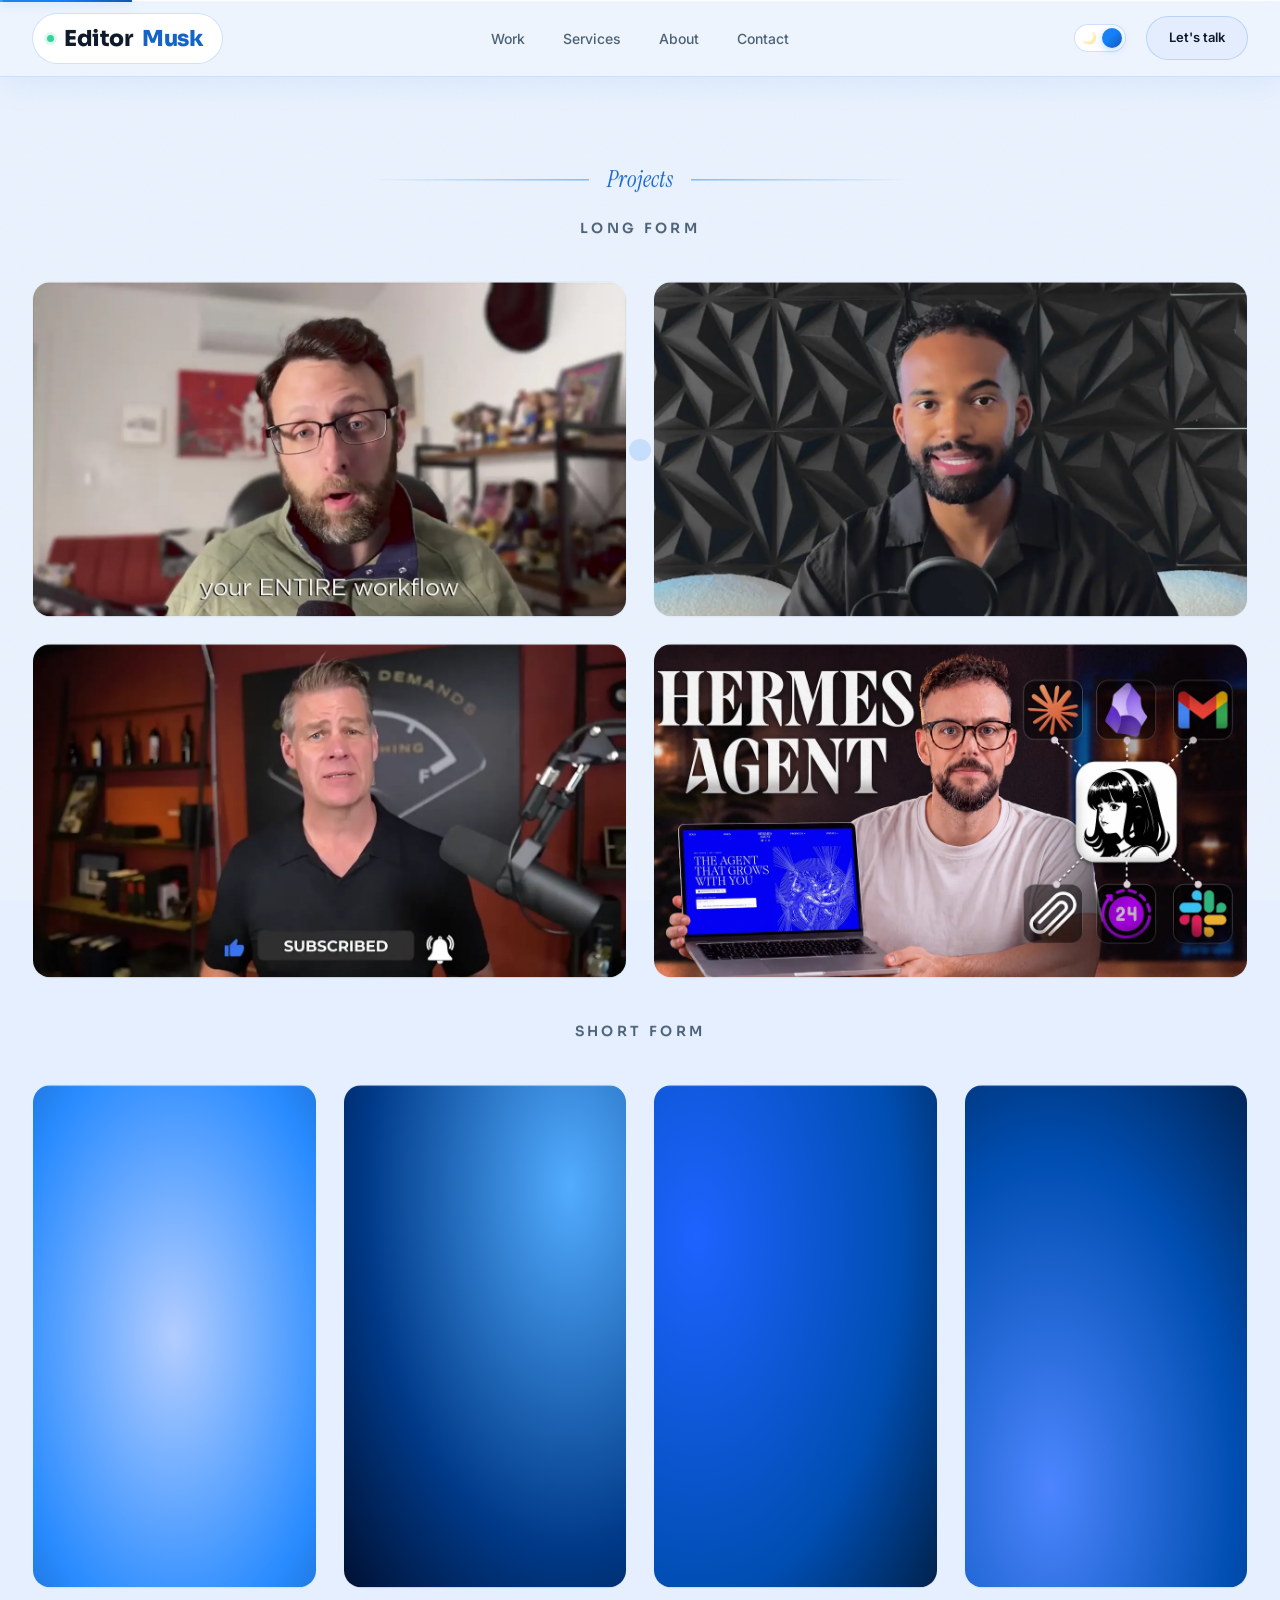
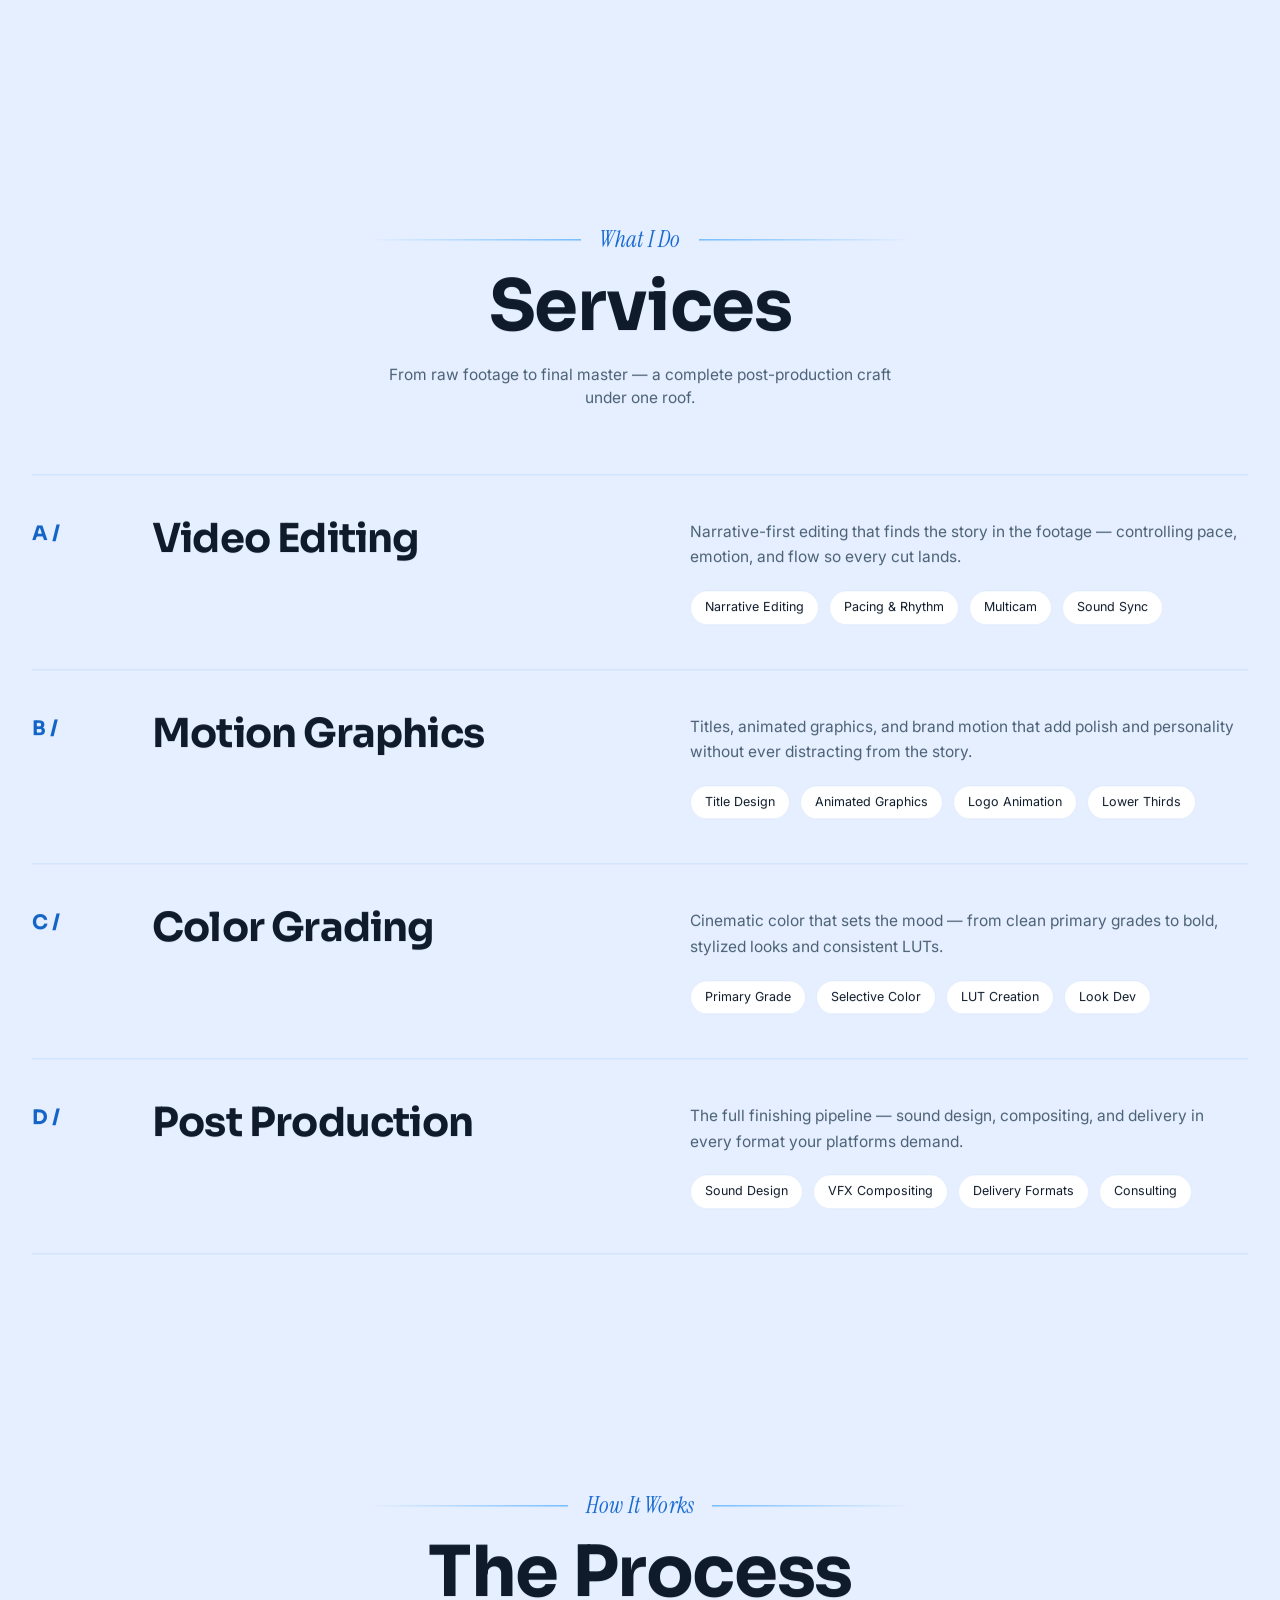
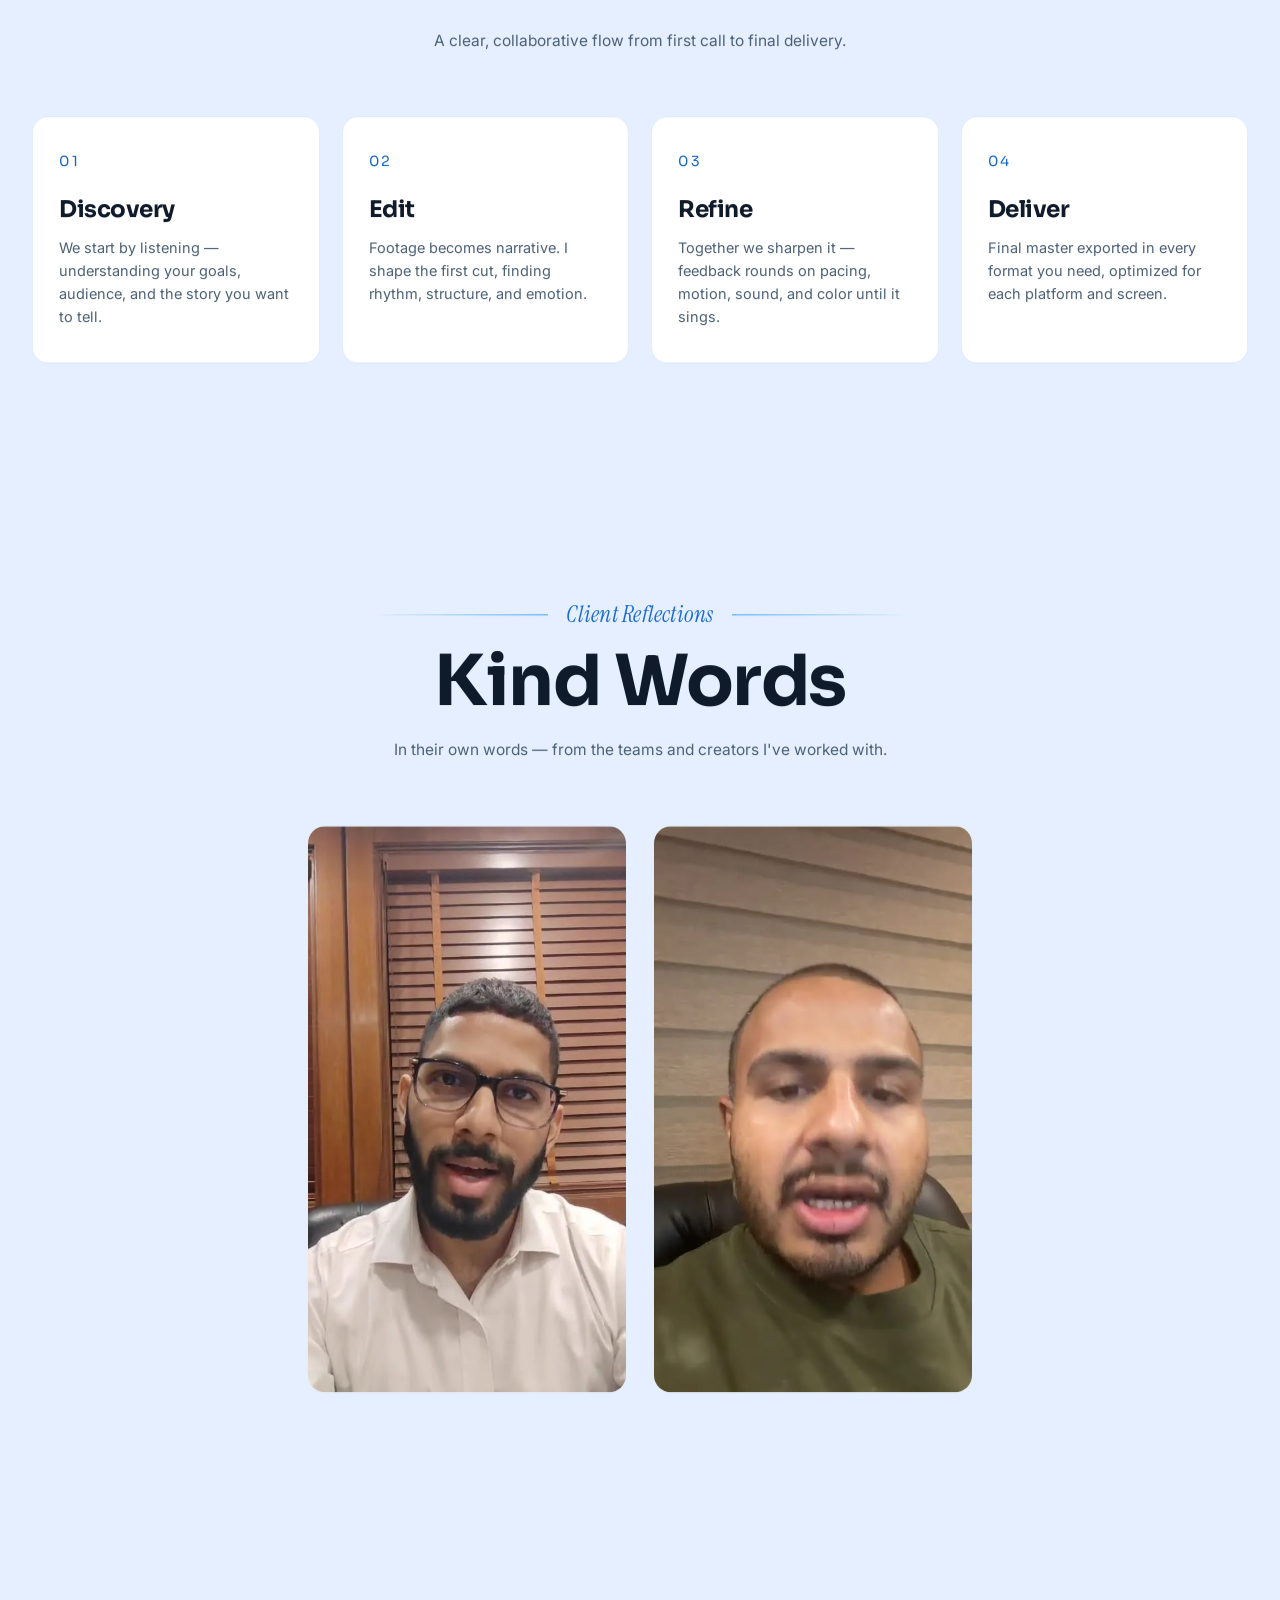
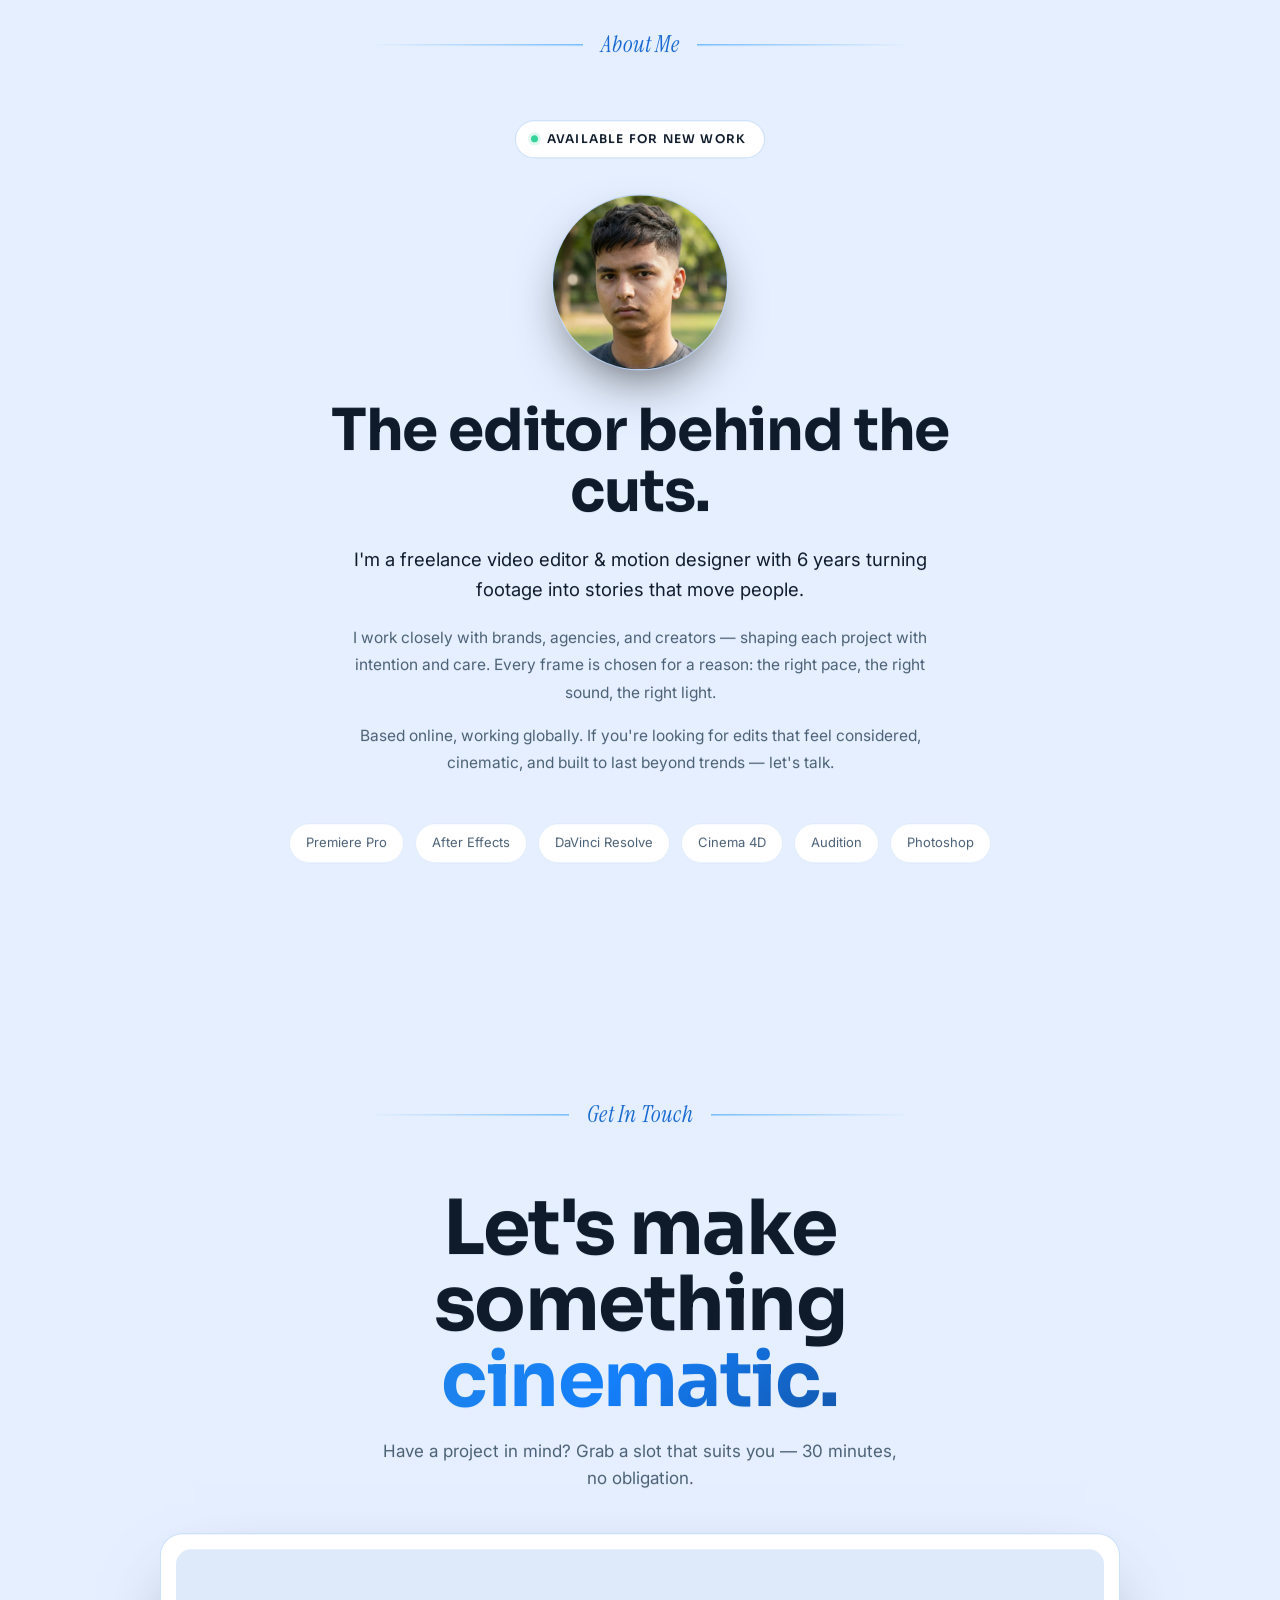
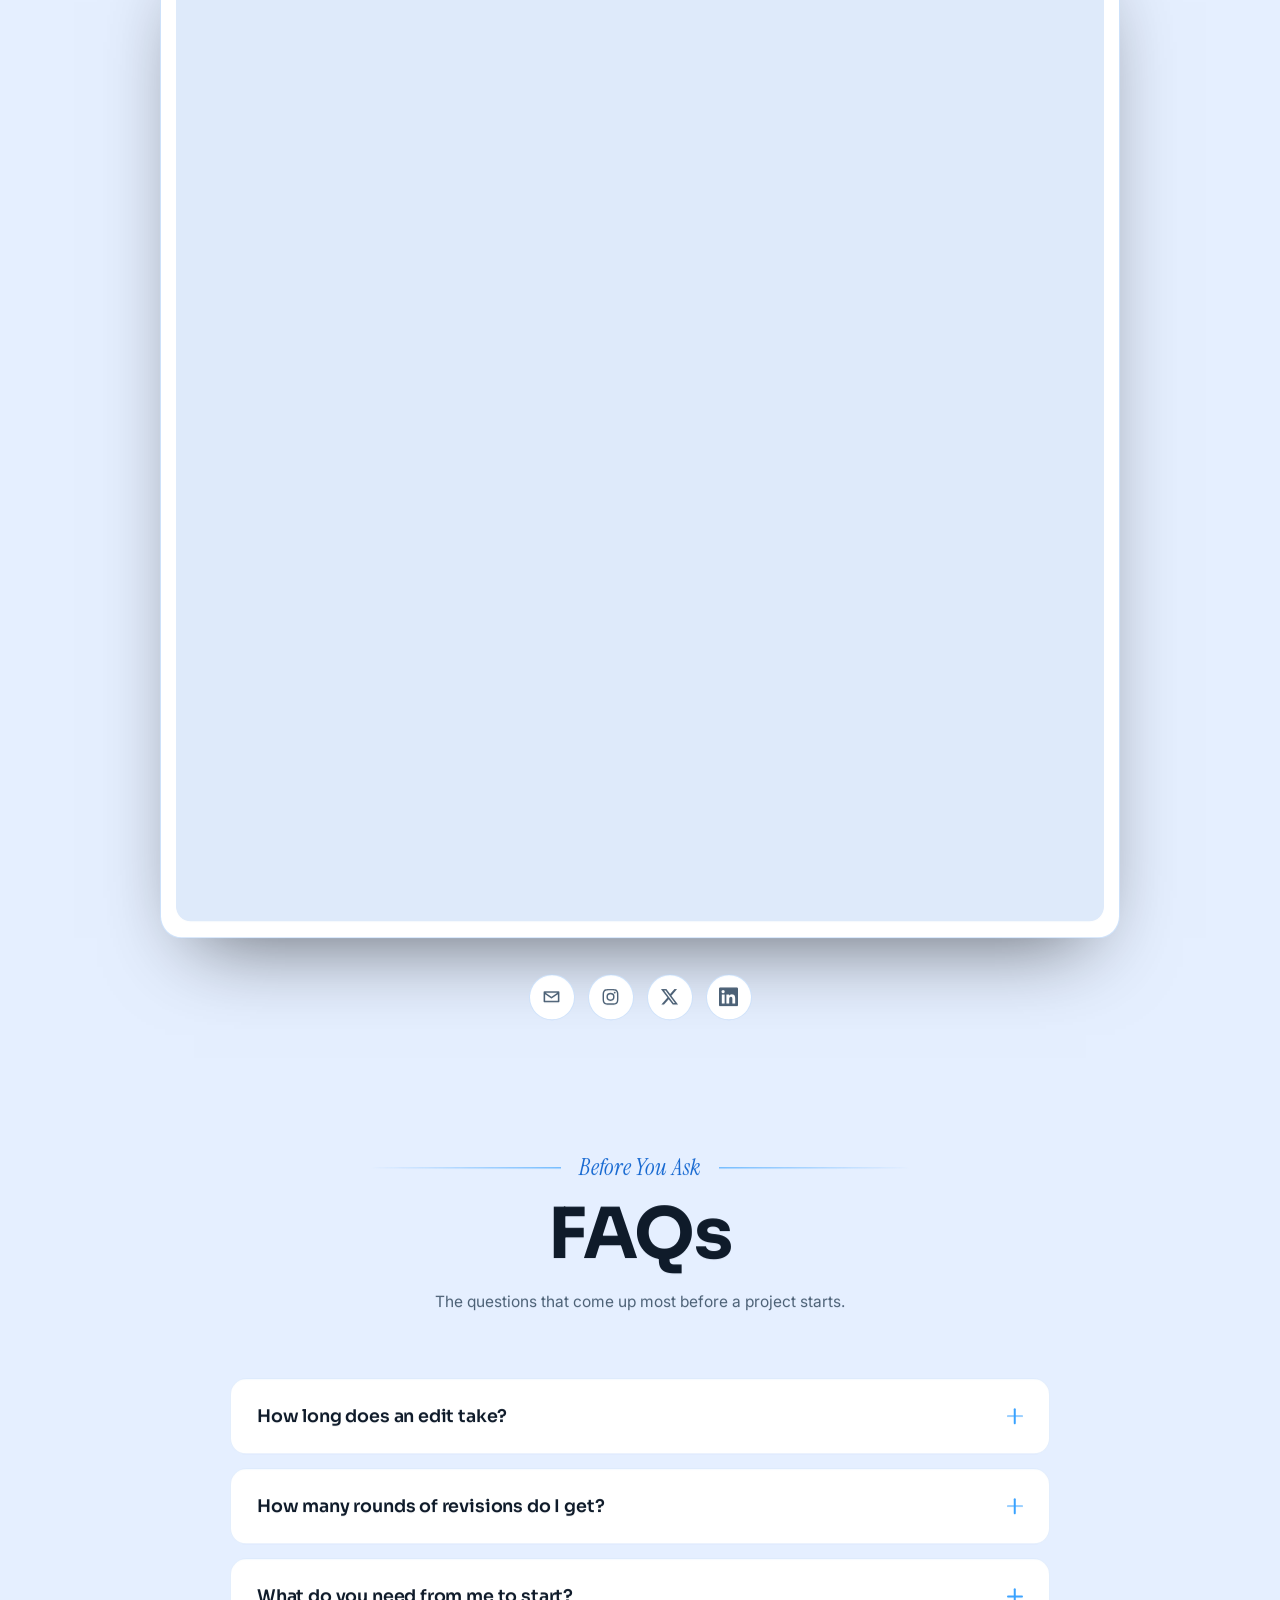
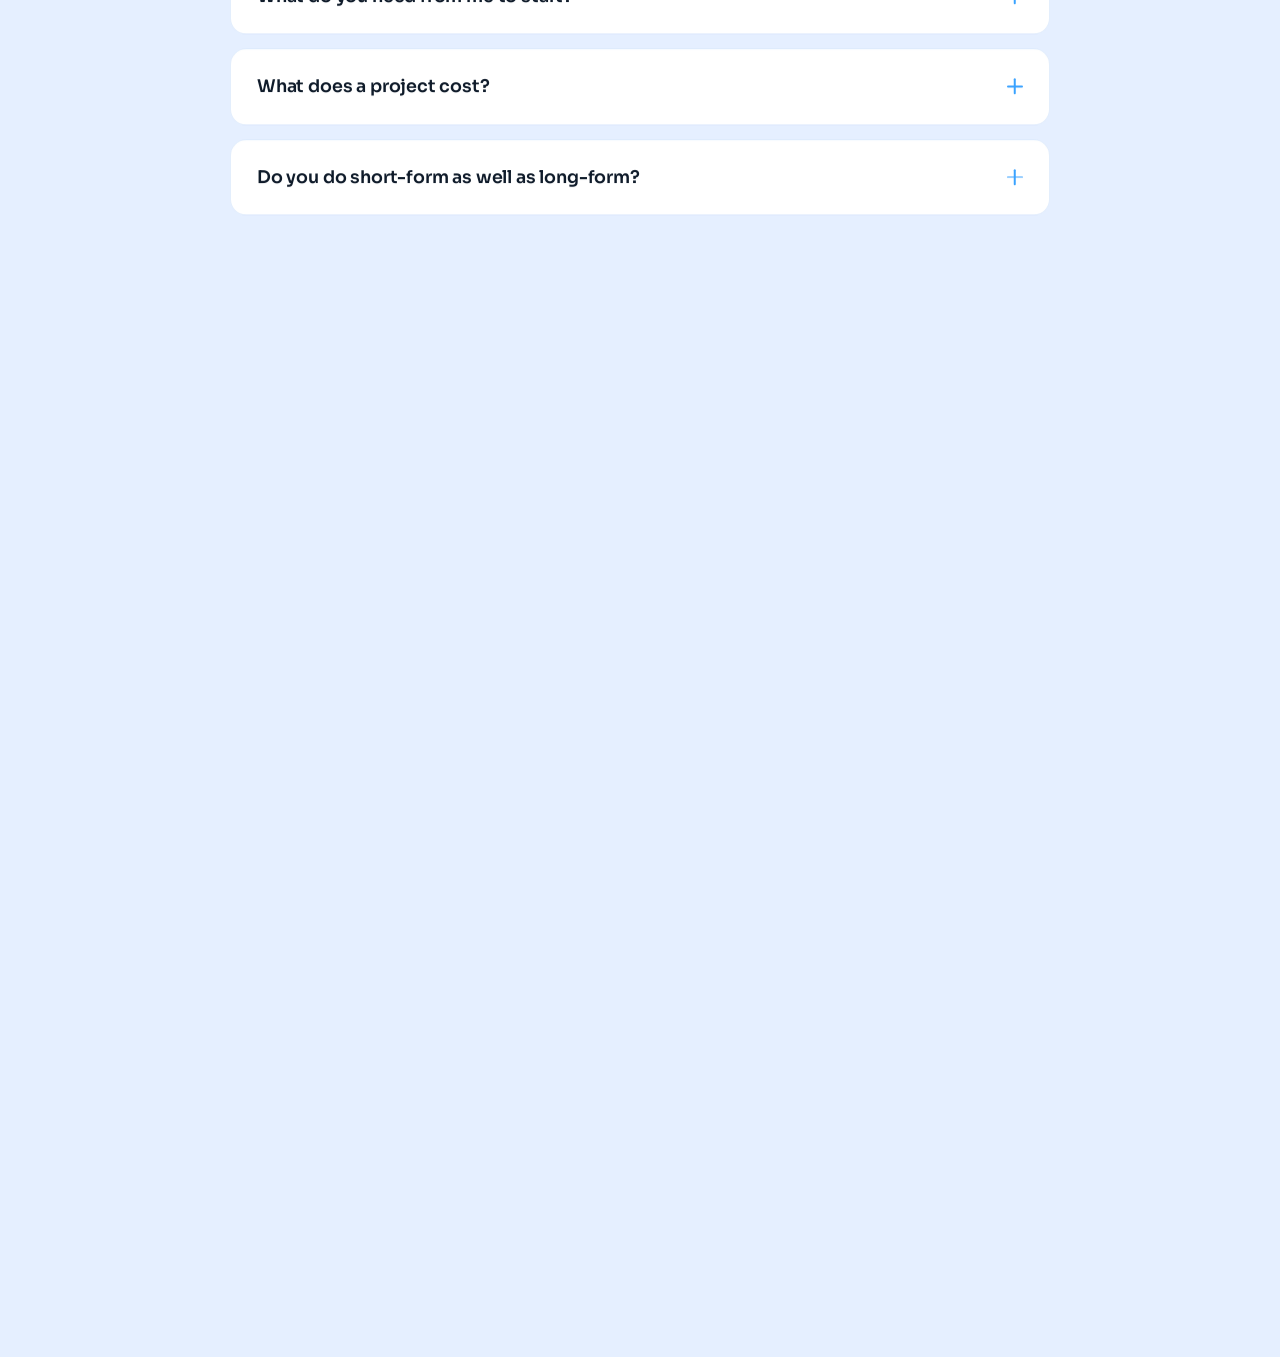
==== index.html @ 2ff16174 "Recolour the whole site blue, and retire the colour lab Applies the palette exported from the lab to" ====
<!doctype html>
<html lang="en">
<head>
<meta charset="utf-8" />
<meta name="viewport" content="width=device-width, initial-scale=1" />
<script>
/* Prevent flash of wrong theme — runs before CSS paints */
(function(){
  var t = localStorage.getItem('rv-theme');
  if(!t) t = 'light'; /* default light */
  if(t === 'light') document.documentElement.classList.add('light');
})();
</script>
<title>Editor Musk — Video Editor & Motion Designer</title>
<meta name="description" content="Freelance video editor and motion designer crafting cinematic stories that move." />
<link rel="preconnect" href="https://fonts.googleapis.com">
<link rel="preconnect" href="https://fonts.gstatic.com" crossorigin>
<!-- the booking widget lives on these two; warming them up front takes the
     DNS and TLS round trips off the critical path when it does load -->
<link rel="preconnect" href="https://assets.calendly.com" crossorigin>
<link rel="preconnect" href="https://calendly.com" crossorigin>
<link href="https://fonts.googleapis.com/css2?family=Instrument+Serif:ital@0;1&family=Sora:wght@400;500;600;700;800&family=Inter:wght@400;500;600&display=swap" rel="stylesheet">
  <!-- ?v= is a cache key, not a query the server reads. index.html is
       revalidated but these are not, and an old script against new markup
       silently broke the whole video viewer once already. Bump it whenever
       anything in css/ or js/ changes. -->
  <link rel="stylesheet" href="css/styles.css?v=2026-10-19f">
  <!-- defer: both run after the document is parsed, in this order. The
       shader self-gates on readyState and main.js needs the DOM, so neither
       needs to block parsing. The theme script above stays inline on
       purpose — it has to set the class before the first paint. -->
  <script src="js/hero-shader.js?v=2026-10-19f" defer></script>
  <script src="js/main.js?v=2026-10-19f" defer></script>

</head>
<body>

<!-- animated ambient background -->
<div class="aura" aria-hidden="true">
  <span class="a1"></span><span class="a2"></span><span class="a3"></span>
</div>



<!-- cursor -->
<div class="cur-dot"></div>
<div class="cur-ring"></div>
<div class="progress"></div>

<!-- NAV -->
<header id="header">
  <div class="wrap nav">
    <a href="#top" class="brand" data-cursor>
      <i class="dot" role="img" aria-label="Available for work"></i>Editor <span>Musk</span>
    </a>
    <ul class="menu">
      <li><a href="#work">Work</a></li>
      <li><a href="#services">Services</a></li>
      <li><a href="#about">About</a></li>
      <li><a href="#contact">Contact</a></li>
    </ul>
    <div class="nav-right">
      <button class="theme-toggle" id="themeToggle" aria-label="Toggle light/dark theme" data-cursor>
        <span class="toggle-track">
          <span class="toggle-icon icon-moon">🌙</span>
          <span class="toggle-icon icon-sun">☀️</span>
        </span>
        <span class="toggle-knob"></span>
      </button>
      <a href="#contact" class="nav-cta" data-cursor>Let's talk</a>
      <button class="burger" id="burger" aria-label="Menu"><span></span><span></span><span></span></button>
    </div>
  </div>
</header>

<div id="smooth-wrap">

<!-- HERO -->
<section class="hero" id="top">
  <!-- chrome shader lives inside the hero and scrolls away with it; the mask on
       .hero-fx feathers its bottom edge into the orb background below -->
  <div class="hero-fx" aria-hidden="true">
    <canvas id="bgfx"></canvas>
    <span class="hero-core"></span>
  </div>
  <div class="wrap hero-inner">
    <span class="eyebrow">Video Editor · Motion Designer</span>
    <h1>
      <span class="line"><b><span class="mark">CRAFTING</span></b></span>
      <span class="line"><b class="grad">STORIES IN MOTION</b></span>
    </h1>
    <p class="hero-sub">A freelance video editor & motion designer shaping brands, films, and campaigns through rhythm, emotion, and cinematic craft.</p>
    <div class="hero-actions">
      <a href="#work" class="btn-primary" data-cursor>View My Works<span>↓</span></a>
      <a href="#contact" class="btn-ghost" data-cursor>Get in touch</a>
    </div>
  </div>
  <div class="scroll-hint">Scroll<div class="ln"></div></div>
</section>

<!-- WORK (FIRST — the showcase) -->
<section id="work">
  <div class="wrap">
    <!-- One 4-column grid carries both formats: long cards span two columns for
         a 2-up row, reels span one for a 4-up row, headings span all four. -->
    <div class="works">
      <div class="sec-head reveal">
        <span class="eyebrow">Projects</span>
        <span class="eyebrow-sub">Long Form</span>
      </div>
      <!-- data-yt is the whole hook: the player is built on open, never on load -->
      <div class="work reveal-x" data-cursor="Play" data-yt="4tOm5hfEzyU">
        <div class="thumb"><img class="poster" src="Assets/thumb-4tOm5hfEzyU.webp" width="1280" height="720" alt="" loading="lazy" decoding="async"><div class="play"></div></div>
        <div class="info"><div><span class="cat"></span><h3>OpenClaw usage</h3></div><span class="yr"></span></div></div>
      <div class="work reveal-x" data-cursor="Play" data-yt="nm_SRZZKyYY">
        <div class="thumb"><img class="poster" src="Assets/thumb-nm_SRZZKyYY.webp" width="1280" height="720" alt="" loading="lazy" decoding="async"><div class="play"></div></div>
        <div class="info"><div><span class="cat"></span><h3>VSL Medical</h3></div><span class="yr"></span></div></div>
      <div class="work reveal-x" data-cursor="Play" data-yt="zC_3-1u6fg8">
        <div class="thumb"><img class="poster" src="Assets/thumb-zC_3-1u6fg8.webp" width="1280" height="720" alt="" loading="lazy" decoding="async"><div class="play"></div></div>
        <div class="info"><div><span class="cat"></span><h3>Clint Coons video</h3></div><span class="yr"></span></div></div>
      <div class="work reveal-x" data-cursor="Play" data-yt="FO5RVzgbgnw">
        <div class="thumb"><img class="poster" src="Assets/thumb-FO5RVzgbgnw.webp" width="1280" height="720" alt="" loading="lazy" decoding="async"><div class="play"></div></div>
        <div class="info"><div><span class="cat"></span><h3>7 INSANE Use Cases For Hermes Agent</h3></div><span class="yr"></span></div></div>
      <div class="sec-head reveal"><span class="eyebrow-sub">Short Form</span></div>
      <div class="work short w5 reveal-x" data-cursor="Play"><div class="thumb"><div class="bg"></div><div class="play"></div></div><div class="info"><div><span class="cat">Reel</span><h3>Flow State</h3></div></div></div>
      <div class="work short w2 reveal-x" data-cursor="Play"><div class="thumb"><div class="bg"></div><div class="play"></div></div><div class="info"><div><span class="cat">Short</span><h3>Golden Hour</h3></div></div></div>
      <div class="work short w6 reveal-x" data-cursor="Play"><div class="thumb"><div class="bg"></div><div class="play"></div></div><div class="info"><div><span class="cat">TikTok</span><h3>Fast Cuts</h3></div></div></div>
      <div class="work short w3 reveal-x" data-cursor="Play"><div class="thumb"><div class="bg"></div><div class="play"></div></div><div class="info"><div><span class="cat">Promo</span><h3>The Drop</h3></div></div></div>
    </div>
  </div>
</section>

<!-- SERVICES -->
<section id="services">
  <div class="wrap">
    <div class="sec-head reveal">
      <span class="eyebrow">What I Do</span>
      <h2>Services</h2>
      <p>From raw footage to final master — a complete post-production craft under one roof.</p>
    </div>
    <div class="serv">
      <div class="serv-row reveal">
        <div class="idx">A /</div>
        <h3>Video Editing</h3>
        <div><p class="desc">Narrative-first editing that finds the story in the footage — controlling pace, emotion, and flow so every cut lands.</p><div class="tags"><span>Narrative Editing</span><span>Pacing & Rhythm</span><span>Multicam</span><span>Sound Sync</span></div></div>
      </div>
      <div class="serv-row reveal">
        <div class="idx">B /</div>
        <h3>Motion Graphics</h3>
        <div><p class="desc">Titles, animated graphics, and brand motion that add polish and personality without ever distracting from the story.</p><div class="tags"><span>Title Design</span><span>Animated Graphics</span><span>Logo Animation</span><span>Lower Thirds</span></div></div>
      </div>
      <div class="serv-row reveal">
        <div class="idx">C /</div>
        <h3>Color Grading</h3>
        <div><p class="desc">Cinematic color that sets the mood — from clean primary grades to bold, stylized looks and consistent LUTs.</p><div class="tags"><span>Primary Grade</span><span>Selective Color</span><span>LUT Creation</span><span>Look Dev</span></div></div>
      </div>
      <div class="serv-row reveal">
        <div class="idx">D /</div>
        <h3>Post Production</h3>
        <div><p class="desc">The full finishing pipeline — sound design, compositing, and delivery in every format your platforms demand.</p><div class="tags"><span>Sound Design</span><span>VFX Compositing</span><span>Delivery Formats</span><span>Consulting</span></div></div>
      </div>
    </div>
  </div>
</section>

<!-- STATS -->
<!-- PROCESS -->
<section id="process">
  <div class="wrap">
    <div class="sec-head reveal">
      <span class="eyebrow">How It Works</span>
      <h2>The Process</h2>
      <p>A clear, collaborative flow from first call to final delivery.</p>
    </div>
    <div class="proc">
      <div class="step reveal"><span class="n">01</span><h4>Discovery</h4><p>We start by listening — understanding your goals, audience, and the story you want to tell.</p></div>
      <div class="step reveal"><span class="n">02</span><h4>Edit</h4><p>Footage becomes narrative. I shape the first cut, finding rhythm, structure, and emotion.</p></div>
      <div class="step reveal"><span class="n">03</span><h4>Refine</h4><p>Together we sharpen it — feedback rounds on pacing, motion, sound, and color until it sings.</p></div>
      <div class="step reveal"><span class="n">04</span><h4>Deliver</h4><p>Final master exported in every format you need, optimized for each platform and screen.</p></div>
    </div>
  </div>
</section>

<!-- TESTIMONIALS -->
<section>
  <div class="wrap">
    <div class="sec-head reveal">
      <span class="eyebrow">Client Reflections</span>
      <h2>Kind Words</h2>
      <p>In their own words — from the teams and creators I've worked with.</p>
    </div>
    <div class="vouch">
      <div class="work short reveal-x" data-cursor="Play"
           data-yt="OfVwZl7HtZ0" data-kind="Client Testimonial">
        <div class="thumb"><img class="poster" src="Assets/thumb-OfVwZl7HtZ0.webp" width="478" height="850" alt="" loading="lazy" decoding="async"><div class="play"></div></div>
        <div class="info"><div><span class="cat"></span><h3>Craig Pereira</h3></div></div></div>
      <div class="work short reveal-x" data-cursor="Play"
           data-yt="5rStEyuUvQw" data-kind="Client Testimonial">
        <div class="thumb"><img class="poster" src="Assets/thumb-5rStEyuUvQw.webp" width="576" height="1024" alt="" loading="lazy" decoding="async"><div class="play"></div></div>
        <div class="info"><div><span class="cat"></span><h3>Aditya Earnest John</h3></div></div></div>
    </div>
  </div>
</section>

<!-- ABOUT (near the end — Portavia style) -->
<section id="about" class="about">
  <div class="wrap">
    <div class="sec-head reveal"><span class="eyebrow">About Me</span></div>
    <div class="about-col">
      <!-- status kicker. Edit or delete this line — it is a claim about your
           availability, not something the page can know. -->
      <span class="pill reveal"><i></i>Available for new work</span>
      <div class="about-photo reveal">
        <img src="Assets/profile.webp" width="1000" height="1000"
             alt="Editor Musk — video editor and motion designer"
             loading="lazy" decoding="async">
      </div>
      <h2 class="reveal">The editor behind the cuts.</h2>
      <p class="lead reveal">I'm a freelance video editor &amp; motion designer with 6 years turning footage into stories that move people.</p>
      <p class="reveal">I work closely with brands, agencies, and creators — shaping each project with intention and care. Every frame is chosen for a reason: the right pace, the right sound, the right light.</p>
      <p class="reveal">Based online, working globally. If you're looking for edits that feel considered, cinematic, and built to last beyond trends — let's talk.</p>
      <div class="tools reveal">
        <span>Premiere Pro</span><span>After Effects</span><span>DaVinci Resolve</span><span>Cinema 4D</span><span>Audition</span><span>Photoshop</span>
      </div>
    </div>
  </div>
</section>

<!-- CONTACT (the very end) -->
<section id="contact" class="contact">
  <div class="wrap">
    <div class="sec-head reveal"><span class="eyebrow">Get In Touch</span></div>
    <div class="contact-col">
      <h2 class="reveal">Let's make something <span class="grad-ink">cinematic.</span></h2>
      <p class="lead reveal">Have a project in mind? Grab a slot that suits you — 30 minutes, no obligation.</p>

      <div class="cal-frame reveal">
        <!-- Filled in by js/main.js once this scrolls into view. The widget
             script is third-party and ~100KB, so it is not fetched on load. -->
        <div id="calendly" class="cal-embed" data-resize="true"
             data-cal="https://calendly.com/rahulvisualzz/30min"></div>
        <noscript>
          <a class="cal-fallback" href="https://calendly.com/rahulvisualzz/30min"
             target="_blank" rel="noopener">Book a 30-minute call →</a>
        </noscript>
      </div>

      <!-- TODO: real profile URLs. Only the email is live. -->
      <div class="socials reveal">
        <a href="mailto:rahulvisualzz@gmail.com" aria-label="Email" data-cursor><svg viewBox="0 0 24 24" aria-hidden="true" focusable="false"><path d="M3 5h18a1 1 0 0 1 1 1v12a1 1 0 0 1-1 1H3a1 1 0 0 1-1-1V6a1 1 0 0 1 1-1zm1.6 2L12 12l7.4-5H4.6zM20 8.9l-7.45 5a1 1 0 0 1-1.1 0L4 8.9V17h16V8.9z"/></svg></a>
        <a href="https://www.instagram.com/rahul.visualzz/" aria-label="Instagram" target="_blank" rel="noopener" data-cursor><svg viewBox="0 0 24 24" aria-hidden="true" focusable="false"><path d="M12 2c2.72 0 3.06.01 4.12.06 1.07.05 1.8.22 2.43.47.66.25 1.22.6 1.77 1.15.55.55.9 1.11 1.15 1.77.25.64.42 1.36.47 2.43.05 1.07.06 1.4.06 4.12s-.01 3.06-.06 4.12c-.05 1.07-.22 1.8-.47 2.43-.25.66-.6 1.22-1.15 1.77-.55.55-1.11.9-1.77 1.15-.64.25-1.36.42-2.43.47-1.07.05-1.4.06-4.12.06s-3.06-.01-4.12-.06c-1.07-.05-1.8-.22-2.43-.47-.66-.25-1.22-.6-1.77-1.15-.55-.55-.9-1.11-1.15-1.77-.25-.64-.42-1.36-.47-2.43C2.01 15.06 2 14.72 2 12s.01-3.06.06-4.12c.05-1.07.22-1.8.47-2.43.25-.66.6-1.22 1.15-1.77.55-.55 1.11-.9 1.77-1.15.64-.25 1.36-.42 2.43-.47C8.94 2.01 9.28 2 12 2zm0 1.8c-2.67 0-2.99.01-4.04.06-.98.04-1.5.2-1.86.34-.47.18-.8.4-1.15.75-.35.35-.57.68-.75 1.15-.14.36-.3.88-.34 1.86-.05 1.05-.06 1.37-.06 4.04s.01 2.99.06 4.04c.04.98.2 1.5.34 1.86.18.47.4.8.75 1.15.35.35.68.57 1.15.75.36.14.88.3 1.86.34 1.05.05 1.37.06 4.04.06s2.99-.01 4.04-.06c.98-.04 1.5-.2 1.86-.34.47-.18.8-.4 1.15-.75.35-.35.57-.68.75-1.15.14-.36.3-.88.34-1.86.05-1.05.06-1.37.06-4.04s-.01-2.99-.06-4.04c-.04-.98-.2-1.5-.34-1.86a3.1 3.1 0 0 0-.75-1.15 3.1 3.1 0 0 0-1.15-.75c-.36-.14-.88-.3-1.86-.34-1.05-.05-1.37-.06-4.04-.06zm0 3.07a5.13 5.13 0 1 1 0 10.26 5.13 5.13 0 0 1 0-10.26zm0 1.8a3.33 3.33 0 1 0 0 6.66 3.33 3.33 0 0 0 0-6.66zm5.34-3.2a1.2 1.2 0 1 1 0 2.4 1.2 1.2 0 0 1 0-2.4z"/></svg></a>
        <a href="https://x.com/rahulvisualzz" aria-label="X" target="_blank" rel="noopener" data-cursor><svg viewBox="0 0 24 24" aria-hidden="true" focusable="false"><path d="M18.244 2.25h3.308l-7.227 8.26 8.502 11.24H16.17l-5.214-6.817L4.99 21.75H1.68l7.73-8.835L1.254 2.25H8.08l4.713 6.231zm-1.161 17.52h1.833L7.084 4.126H5.117z"/></svg></a>
        <a href="https://www.linkedin.com/in/rahulvisualzz" aria-label="LinkedIn" target="_blank" rel="noopener" data-cursor><svg viewBox="0 0 24 24" aria-hidden="true" focusable="false"><path d="M20.45 20.45h-3.56v-5.57c0-1.33-.02-3.04-1.85-3.04-1.86 0-2.14 1.45-2.14 2.94v5.67H9.35V9h3.41v1.56h.05c.47-.9 1.63-1.85 3.37-1.85 3.6 0 4.27 2.37 4.27 5.46v6.28zM5.34 7.43a2.07 2.07 0 1 1 0-4.13 2.07 2.07 0 0 1 0 4.13zM7.12 20.45H3.55V9h3.57v11.45zM22.22 0H1.77C.79 0 0 .77 0 1.73v20.54C0 23.23.79 24 1.77 24h20.45c.98 0 1.78-.77 1.78-1.73V1.73C24 .77 23.2 0 22.22 0z"/></svg></a>
      </div>
    </div>
  </div>
</section>

<!-- FAQ (last section on the page)
     NOTE: these answers are drafts written to be plausible, not statements of
     fact I can verify — turnaround, revision count, what is included and how
     pricing works are all yours to confirm. Read every one before this ships. -->
<section id="faq" class="faq">
  <div class="wrap">
    <div class="sec-head reveal">
      <span class="eyebrow">Before You Ask</span>
      <h2>FAQs</h2>
      <p>The questions that come up most before a project starts.</p>
    </div>
    <div class="faq-list">
      <details class="faq-q reveal" name="faq">
        <summary data-cursor>How long does an edit take?<i aria-hidden="true"></i></summary>
        <div class="faq-a"><p>A long-form edit is usually with you inside a week of me having the footage; short-form moves faster than that. The real answer depends on runtime, how much footage there is and how much motion design you want — so you get a firm delivery date from me before any money changes hands, not a vague promise.</p></div>
      </details>
      <details class="faq-q reveal" name="faq">
        <summary data-cursor>How many rounds of revisions do I get?<i aria-hidden="true"></i></summary>
        <div class="faq-a"><p>Two rounds are built into every project, and I would rather you actually used them. Most edits are signed off well inside that. If the brief itself changes direction after the second round, we talk about scope openly — I will not quietly run up a bill.</p></div>
      </details>
      <details class="faq-q reveal" name="faq">
        <summary data-cursor>What do you need from me to start?<i aria-hidden="true"></i></summary>
        <div class="faq-a"><p>The raw footage, any brand assets you have — logo, fonts, colours — and one or two sentences on what the video is for and who is watching it. Send files however suits you: Drive, Dropbox, Frame.io, a posted drive. One reference video you like tells me more than a long written brief.</p></div>
      </details>
      <details class="faq-q reveal" name="faq">
        <summary data-cursor>What does a project cost?<i aria-hidden="true"></i></summary>
        <div class="faq-a"><p>Projects are quoted as a fixed price, never by the hour, so you know the number before I start. It follows scope: runtime, how much footage, how much motion design, how many cut-downs you need. Book a call and you will have a figure the same day.</p></div>
      </details>
      <details class="faq-q reveal" name="faq">
        <summary data-cursor>Do you do short-form as well as long-form?<i aria-hidden="true"></i></summary>
        <div class="faq-a"><p>Both, and they feed each other. YouTube long-form, podcast cut-downs, Reels, Shorts, TikTok. Plenty of clients arrive for one and leave with the other — if you want vertical cut-downs pulled from a long edit, say so up front and I will build the edit to allow for it.</p></div>
      </details>
      <details class="faq-q reveal" name="faq">
        <summary data-cursor>Is sound and colour included, or extra?<i aria-hidden="true"></i></summary>
        <div class="faq-a"><p>Included. Sound design, the mix and a colour pass are part of the edit, not upsells — an edit that is cut well and sounds thin has not been finished. Subtitles, thumbnails and alternate aspect ratios I will gladly do, just flag them in the brief so they are in the quote.</p></div>
      </details>
    </div>
    <p class="faq-foot reveal">Still unsure about something? <a href="#contact">Book a 30-minute call</a> and ask me directly.</p>
  </div>
</section>

</div><!-- /#smooth-wrap -->

<!-- Video viewer. Deliberately OUTSIDE #smooth-wrap: that wrapper is fixed and
     transformed, which makes it the containing block for anything position:fixed
     inside it — a lightbox in there would scroll with the page. -->
<div class="lb" id="lb" aria-hidden="true">
  <div class="lb-veil"></div>
  <div class="lb-stage"><div class="lb-box"></div></div>
  <div class="lb-label"></div>
  <div class="rail">
    <button type="button" class="vbtn vclose" aria-label="Close viewer">&#10005;</button>
    <button type="button" class="vbtn vprev" aria-label="Previous video">&#9650;</button>
    <button type="button" class="vbtn vnext" aria-label="Next video">&#9660;</button>
  </div>
</div>


</body>
</html>
---- css/styles.css ----
/* Editor Musk — all styles
   Extracted from index.html. Nothing here is minified or bundled — the site
   has no build step, so these files are served exactly as written. */

/* ============ THEME / TOKENS ============ */
:root{
  /* The purple the whole theme is built on, dark end. Light is the same hue
     lifted; the two are one palette, not two. */
  --bg:#001b2c;
  --bg-2:#02273c;
  --surface:#053852;
  --surface-2:#094666;
  --line:rgba(125, 193, 255, .14);
  --line-strong:rgba(125, 193, 255, .28);
  --violet:#6dbaff;
  --violet-bright:#6797ff;
  /* accent used as TYPE. --violet-bright is tuned for borders and glows,
     which carry no contrast requirement; as text it fell under the floor. */
  --accent-ink:#73a4ff;
  --glow:#cddeff;          /* lightened so it clears 4.5:1 over the brighter gradient */
  --deep:#1c80ff;
  --text:#eef7fe;
  --muted:#afcde4;         /* 4.67:1 over the gradient's bright regions */
  --muted-2:#5384a0;
  /* End stop lifted from #0272ff: on the new, less-black background it
     measured 2.74:1, under the 3:1 large-text floor. #2c8dff is 3.50:1 on
     the page and 3.64:1 on the hero. */
  --grad:linear-gradient(135deg,#9bbcff 0%,#6dbaff 45%,#469bff 100%);
  /* buttons run darker than --grad so the white stroke and glow read clearly.
     Every channel is 70% of the previous values — i.e. 30% darker. */
  --grad-btn:linear-gradient(135deg,#026ce7 0%,#005ccd 45%,#004296 100%);
  /* buttons rest dark and brighten back to --grad on hover */
  --maxw:1280px;
  /* light theme overrides */
  --header-bg:rgba(8,33,53,.38);
  --header-bg-scrolled:rgba(8,33,53,.72);
  --header-border:rgba(125,193,255,.12);
  --header-border-scrolled:rgba(125,193,255,.24);
  --header-inset:rgba(255,255,255,.05);
  --header-inset-scrolled:rgba(255,255,255,.07);
  --header-shadow-scrolled:0 8px 32px rgba(2,9,14,.45);
  --grain-opacity:.085;
  /* marker highlight: a light violet block with dark ink on it */
  --mk-bg:#cddeff; --mk-ink:#053852; --mk-edge:#6797ff;
  --aura-scrim:rgba(0, 27, 44, .14);
  /* the hero shader's three colours — js/hero-shader.js reads these, so the
     shader is themed here with everything else rather than in the GLSL */
  --fx-base:#00111d;
  --fx-mid:#00528c;
  --fx-high:#2773b3;
  --selection-bg:var(--violet-bright);
  --selection-color:#fff;
  --lb-veil:rgba(0, 7, 12, .9);
}
/* ============ LIGHT THEME ============ */
html.light{
  --bg:#e5efff;
  --bg-2:#deeafa;
  --surface:#ffffff;
  --surface-2:#e7eefc;
  --line:rgba(27, 117, 230, .12);
  --line-strong:rgba(27, 117, 230, .22);
  --violet:#147ffa;
  --violet-bright:#39a2ff;
  --accent-ink:#1364c6;
  --glow:#1769d1;
  --deep:#114587;
  --text:#0f1b2a;
  --muted:#4c6176;
  --muted-2:#7c94a9;
  /* First stop darkened from #86ccff. With the shader behind it the headline
     sat on near-black; on the light hero that stop measured 2.15:1, under the
     3:1 large-text floor. #53aeff is 3.35:1 there and still clearly the light
     end of the sweep. */
  /* First stop darkened from #39a2ff, which measured 2.33:1 on this page —
     under the 3:1 floor for large text. #1f84e8 is 3.28:1 and still reads
     as the light end of the sweep. */
  --grad:linear-gradient(135deg,#1f84e8 0%,#147ffa 45%,#1356aa 100%);
  --grad-btn:linear-gradient(135deg,#147ffa 0%,#1769d1 45%,#114587 100%);
  --header-bg:rgba(239,245,254,.72);
  --header-bg-scrolled:rgba(239,245,254,.92);
  --header-border:rgba(27,117,230,.08);
  --header-border-scrolled:rgba(27,117,230,.16);
  --header-inset:rgba(255,255,255,.6);
  --header-inset-scrolled:rgba(255,255,255,.8);
  --header-shadow-scrolled:0 8px 32px rgba(27,117,230,.08);
  --grain-opacity:.03;
  --mk-bg:#93c5ff; --mk-ink:#0d2336; --mk-edge:#1769d1;
  --aura-scrim:rgba(239, 245, 254, .5);
  --selection-bg:#2c8cfb;
  --selection-color:#fff;
  --lb-veil:rgba(239, 245, 254, .92);
}
*{margin:0;padding:0;box-sizing:border-box}
html{scroll-behavior:smooth}
/* smooth momentum scroll (JS adds .smooth on capable devices) */
html.smooth{scroll-behavior:auto}
html.smooth #smooth-wrap{position:fixed;top:0;left:0;width:100%;will-change:transform}
@media(prefers-reduced-motion:reduce){
  html{scroll-behavior:auto}
  *{animation-duration:.01ms!important;animation-iteration-count:1!important;transition-duration:.01ms!important}
  .aura span{animation:none!important}
}
body{
  background:var(--bg);
  color:var(--text);
  font-family:'Inter',system-ui,sans-serif;
  line-height:1.5;
  overflow-x:hidden;
  -webkit-font-smoothing:antialiased;
}
h1,h2,h3,h4{font-family:'Sora',sans-serif;font-weight:700;line-height:1.02;letter-spacing:-.02em}
a{color:inherit;text-decoration:none}
img{max-width:100%;display:block}
::selection{background:var(--selection-bg);color:var(--selection-color)}

/* ---- liquid metallic background --------------------------------------------
   Built in layers: a slowly rotating conic gradient makes the vortex, heavy blur
   melts the colour bands into each other, drifting orbs break up the symmetry so
   it reads as liquid rather than a spinning wheel, and a dark core keeps the
   centre readable. Only transforms animate, so it stays GPU-cheap.           */
.aura{position:fixed;inset:0;z-index:-2;pointer-events:none;overflow:hidden;background:var(--bg);transition:background .5s ease}
.aura span{position:absolute;display:block;will-change:transform}
/* WebGL chrome field. CSS gradients can't produce this — it needs per-pixel
   domain warping, then sin() folding to slam white crests against black troughs.
   Falls back to the CSS orbs below if WebGL is unavailable. */
/* ---- hero chrome field (WebGL) --------------------------------------------
   Scoped to the hero element rather than cross-faded on scroll. The mask on the
   wrapper feathers the bottom edge so it dissolves into the orb background
   instead of ending on a hard line. Multi-stop, because a plain two-stop linear
   mask leaves a visible ramp edge. */
.hero{isolation:isolate}                 /* keeps the layers inside the hero */
/* Opaque backdrop matching the shader's darkest ramp stop. Without it, the
   canvas fading in from opacity 0 lets the .aura orbs show through — and those
   are 80vw circles, so their edges read as big soft rings during the entrance. */
.hero-fx{position:absolute;inset:0;z-index:0;overflow:hidden;pointer-events:none;
  background:#000e19;
  /* Smootherstep ramp, not a flat-then-drop. The old mask held #000 to 52%
     then fell away linearly; that corner is a slope discontinuity, and on a
     field this dark and smooth the eye reads it as a horizontal line (a Mach
     band). Starting the fade with zero slope removes it. */
  -webkit-mask-image:linear-gradient(to bottom,
    #000 0%, #000 48%, rgba(0,0,0,.991) 53.2%,
    rgba(0,0,0,.942) 58.4%, rgba(0,0,0,.837) 63.6%, rgba(0,0,0,.683) 68.8%,
    rgba(0,0,0,.5) 74%, rgba(0,0,0,.317) 79.2%, rgba(0,0,0,.163) 84.4%,
    rgba(0,0,0,.058) 89.6%, rgba(0,0,0,.009) 94.8%, transparent 100%);
  mask-image:linear-gradient(to bottom,
    #000 0%, #000 48%, rgba(0,0,0,.991) 53.2%,
    rgba(0,0,0,.942) 58.4%, rgba(0,0,0,.837) 63.6%, rgba(0,0,0,.683) 68.8%,
    rgba(0,0,0,.5) 74%, rgba(0,0,0,.317) 79.2%, rgba(0,0,0,.163) 84.4%,
    rgba(0,0,0,.058) 89.6%, rgba(0,0,0,.009) 94.8%, transparent 100%)}
/* lift the copy above the canvas WITHOUT changing how it's positioned —
   .scroll-hint is absolute, and forcing it to relative drops it into flow */
.hero-inner{position:relative;z-index:1}
.hero .scroll-hint{z-index:1}
#bgfx{position:absolute;inset:0;width:100%;height:100%;display:block;
  opacity:0;transition:opacity 1.1s ease}
#bgfx.on{opacity:1}
/* Light core only. A heavy core was flattening the whole shader — text is
   protected locally with text-shadow instead, which darkens only behind the
   glyphs rather than dimming the entire background. */
.hero-core{position:absolute;inset:0;pointer-events:none;
  background:
    /* ONE ellipse, not two. The old core stacked a 46%x42% pool on a 72%x58%
       one; each had its own falloff edge, and against this shader — far darker
       and far smoother than the silk it replaced — those edges read as dark
       ovals instead of vanishing into the texture.
       Stops follow a smootherstep falloff, so alpha AND its slope both reach
       zero at the rim: there is no boundary left to perceive. Peak is .70 not
       .92 — white copy measures 5.99:1 on the brightest pixel of the new field
       with no core at all, so this only has to take the odd highlight off. */
    radial-gradient(92% 80% at 50% 46%,
      rgba(1,14,24,.7) 0%, rgba(1,14,24,.694) 10%, rgba(1,14,24,.6595) 20%,
      rgba(1,14,24,.5858) 30%, rgba(1,14,24,.4778) 40%, rgba(1,14,24,.35) 50%,
      rgba(1,14,24,.2222) 60%, rgba(1,14,24,.1142) 70%, rgba(1,14,24,.0405) 80%,
      rgba(1,14,24,.006) 90%, rgba(1,14,24,0) 100%),
    linear-gradient(180deg, rgba(0,27,44,.40), transparent 22%, transparent 86%, rgba(0,27,44,.34))}
@media(max-width:900px){
  .hero-core{background:
    radial-gradient(118% 76% at 50% 46%,
      rgba(1,14,24,.72) 0%, rgba(1,14,24,.7138) 10%, rgba(1,14,24,.6783) 20%,
      rgba(1,14,24,.6026) 30%, rgba(1,14,24,.4914) 40%, rgba(1,14,24,.36) 50%,
      rgba(1,14,24,.2286) 60%, rgba(1,14,24,.1174) 70%, rgba(1,14,24,.0417) 80%,
      rgba(1,14,24,.0062) 90%, rgba(1,14,24,0) 100%),
    linear-gradient(180deg, rgba(0,27,44,.40), transparent 24%, transparent 84%, rgba(0,27,44,.36))}
}
/* Tight shadows only. Wide halos (30–60px) read as soft dark ovals against the
   silk — that was the ring artifact, not a rendering bug. */
.hero-inner h1 b:not(.grad){text-shadow:0 2px 8px rgba(1,14,24,.75)}
/* NOTE: no filter on .grad. It's the same <b> that carries the heroIn entrance
   animation, which animates `filter` — one property, so a drop-shadow here
   fights the blur and leaves a halo ring during the entrance. The dark core
   behind the copy covers this line instead. */
/* local protection for the smaller copy */
.hero-inner .eyebrow,.hero-inner .hero-sub,.hero .scroll-hint{
  text-shadow:0 1px 2px rgba(1,14,24,.95), 0 2px 7px rgba(1,14,24,.8)}

/* the calm drifting-orb background: everything below the hero, and the fallback
   if WebGL is unavailable */
.aura .a1,.aura .a2,.aura .a3{border-radius:50%}
.aura .a1{width:80vw;height:80vw;top:-30vw;right:-16vw;
  background:radial-gradient(circle,rgba(40,139,255,.28) 0%,rgba(40,139,255,.2268) 6.4%,rgba(40,139,255,.1792) 12.8%,rgba(40,139,255,.1372) 19.2%,rgba(40,139,255,.1008) 25.6%,rgba(40,139,255,.07) 32%,rgba(40,139,255,.0448) 38.4%,rgba(40,139,255,.0252) 44.8%,rgba(40,139,255,.0112) 51.2%,rgba(40,139,255,.0028) 57.6%,rgba(40,139,255,0) 64%);
  animation:drift1 30s ease-in-out infinite;transition:background .5s ease}
.aura .a2{width:72vw;height:72vw;top:8vh;left:-24vw;
  background:radial-gradient(circle,rgba(50,255,212,.18) 0%,rgba(50,255,212,.1458) 6.4%,rgba(50,255,212,.1152) 12.8%,rgba(50,255,212,.0882) 19.2%,rgba(50,255,212,.0648) 25.6%,rgba(50,255,212,.045) 32%,rgba(50,255,212,.0288) 38.4%,rgba(50,255,212,.0162) 44.8%,rgba(50,255,212,.0072) 51.2%,rgba(50,255,212,.0018) 57.6%,rgba(50,255,212,0) 64%);
  animation:drift2 38s ease-in-out infinite;transition:background .5s ease}
.aura .a3{width:78vw;height:78vw;bottom:-34vw;left:22vw;
  background:radial-gradient(circle,rgba(77,134,255,.24) 0%,rgba(77,134,255,.1944) 6.4%,rgba(77,134,255,.1536) 12.8%,rgba(77,134,255,.1176) 19.2%,rgba(77,134,255,.0864) 25.6%,rgba(77,134,255,.06) 32%,rgba(77,134,255,.0384) 38.4%,rgba(77,134,255,.0216) 44.8%,rgba(77,134,255,.0096) 51.2%,rgba(77,134,255,.0024) 57.6%,rgba(77,134,255,0) 64%);
  animation:drift3 34s ease-in-out infinite;transition:background .5s ease}
/* No orbs in light. At .08-.1 alpha over a near-white page they do not read
   as depth, they read as a purple haze sitting on the paper. */
html.light .aura span{display:none}

/* scrim over the orb background */
.aura::after{content:"";position:absolute;inset:0;pointer-events:none;
  background:var(--aura-scrim);transition:background .5s ease}
@keyframes drift1{0%,100%{transform:translate3d(0,0,0) scale(1)}50%{transform:translate3d(-7vw,5vh,0) scale(1.14)}}
@keyframes drift2{0%,100%{transform:translate3d(0,0,0) scale(1)}50%{transform:translate3d(8vw,-6vh,0) scale(1.10)}}
@keyframes drift3{0%,100%{transform:translate3d(0,0,0) scale(1)}50%{transform:translate3d(-6vw,-7vh,0) scale(1.16)}}
/* subtle grain */
body::after{
  content:"";position:fixed;inset:0;z-index:-1;pointer-events:none;opacity:var(--grain-opacity);
  background-image:url("data:image/svg+xml,%3Csvg xmlns='http://www.w3.org/2000/svg' width='140' height='140'%3E%3Cfilter id='n'%3E%3CfeTurbulence type='fractalNoise' baseFrequency='.9' numOctaves='2'/%3E%3C/filter%3E%3Crect width='100%25' height='100%25' filter='url(%23n)'/%3E%3C/svg%3E");
  transition:opacity .5s ease;
}

.wrap{max-width:var(--maxw);margin:0 auto;padding:0 32px}
/* divider label: italic serif flanked by fading rules on both sides */
.eyebrow{font-family:'Instrument Serif',Georgia,'Times New Roman',serif;font-style:italic;font-weight:400;
  font-size:23px;letter-spacing:.01em;text-transform:none;line-height:1;color:var(--glow);
  display:flex;align-items:center;justify-content:center;gap:18px;
  width:100%;max-width:540px;margin-inline:auto}
/* lines flex to fill, so every divider is the same width regardless of label length */
.eyebrow::before,.eyebrow::after{content:"";height:1px;flex:1 1 0;min-width:28px}
.eyebrow::before{background:linear-gradient(90deg,transparent,var(--violet-bright))}
.eyebrow::after{background:linear-gradient(90deg,var(--violet-bright),transparent)}

/* ============ CUSTOM CURSOR ============ */
.cur-dot,.cur-ring{position:fixed;top:0;left:0;border-radius:50%;pointer-events:none;z-index:9999;mix-blend-mode:screen;transform:translate(-50%,-50%)}
.cur-dot{width:6px;height:6px;background:var(--glow)}
.cur-ring{width:22px;height:22px;background:rgba(129,171,255,.32);transition:width .28s,height .28s,background .28s}
.cur-ring.hover{width:48px;height:48px;background:rgba(77,134,255,.2)}
@media (hover:none){.cur-dot,.cur-ring{display:none}}

/* scroll progress */
.progress{position:fixed;top:0;left:0;height:2px;width:0;background:var(--grad);z-index:1000;box-shadow:0 0 12px rgba(129,171,255,.8)}

/* ============ NAV ============ */
header{position:fixed;top:0;left:0;right:0;z-index:900;
  background:var(--header-bg);
  -webkit-backdrop-filter:blur(22px) saturate(180%);backdrop-filter:blur(22px) saturate(180%);
  border-bottom:1px solid var(--header-border);
  box-shadow:inset 0 1px 0 var(--header-inset);
  transition:background .5s cubic-bezier(.22,1,.36,1),border-color .5s,box-shadow .5s}
header.scrolled{background:var(--header-bg-scrolled);border-bottom-color:var(--header-border-scrolled);box-shadow:var(--header-shadow-scrolled),inset 0 1px 0 var(--header-inset-scrolled)}
/* 1fr auto 1fr keeps the menu centred on the page, not between the
   brand and button (which are different widths) */
.nav{display:grid;grid-template-columns:1fr auto 1fr;align-items:center;height:76px;gap:0}
.nav>.brand{justify-self:start}
@keyframes availPulse{0%,100%{opacity:1}50%{opacity:.4}}
.nav>.menu{justify-self:center}
.nav>.nav-right{justify-self:end;display:flex;align-items:center;gap:12px}
/* The brand sits in a rounded box with a live dot in front of it. The dot is
   the whole availability signal — no label — so it carries an aria-label
   rather than being a silent decoration. */
.brand{display:inline-flex;align-items:center;gap:10px;
  font-family:'Sora';font-weight:800;font-size:22px;letter-spacing:-.02em;
  padding:8px 18px 8px 14px;border-radius:999px;
  border:1px solid var(--line-strong);background:var(--surface);
  transition:border-color .3s,box-shadow .3s}
.brand:hover{border-color:var(--violet-bright);box-shadow:0 0 16px rgba(77,134,255,.22)}
.brand .dot{width:7px;height:7px;border-radius:50%;background:#34d399;flex:none;
  box-shadow:0 0 0 3px rgba(52,211,153,.16);
  animation:availPulse 2.6s ease-in-out infinite}
.brand span{color:var(--accent-ink)}
.menu{display:flex;gap:38px;list-style:none}
.menu a{font-size:14px;color:var(--muted);font-weight:500;position:relative;transition:color .3s}
.menu a::after{content:"";position:absolute;left:50%;bottom:-7px;width:100%;height:1.5px;border-radius:2px;background:var(--violet-bright);box-shadow:0 0 10px rgba(77,134,255,.7);
  transform:translateX(-50%) scaleX(0);transition:transform .45s cubic-bezier(.22,1,.36,1)}
.menu a:hover{color:var(--text)}
.menu a:hover::after,.menu a.active::after{transform:translateX(-50%) scaleX(1)}
.nav-cta{border:1px solid var(--line-strong);padding:11px 22px;border-radius:100px;font-size:13px;font-weight:600;transition:.3s;background:rgba(77,134,255,.06)}
.nav-cta:hover{background:var(--violet-bright);border-color:var(--violet-bright);color:#fff;box-shadow:0 8px 30px rgba(77,134,255,.4)}
.burger{display:none;flex-direction:column;gap:5px;cursor:pointer;background:none;border:0}
.burger span{width:24px;height:2px;background:var(--text);transition:.3s}

/* ============ HERO ============ */
/* svh = "small viewport height": on phones 100vh is taller than the visible
   area while the address bar is showing, which pushes content off-screen */
.hero{min-height:100vh;min-height:100svh;display:flex;flex-direction:column;justify-content:center;padding-top:120px;padding-bottom:60px;position:relative}
.hero h1{font-size:clamp(48px,11vw,158px);font-weight:800;letter-spacing:-.04em;line-height:.92}
.hero h1 .line{display:block}
.hero h1 .line b{display:block;font-weight:800;opacity:0;transform:translateY(18px);filter:blur(12px);animation:heroIn 1.6s cubic-bezier(.22,1,.36,1) .15s forwards}
.hero h1 .line:nth-child(2) b{animation-delay:.35s}
.hero h1 .grad{background:var(--grad);-webkit-background-clip:text;background-clip:text;color:transparent}
/* Marker-pen highlight, as on an annotated headline.

   The background sits on the element itself rather than on a pseudo-element.
   The hero <b> animates `filter` for its entrance, which creates a stacking
   context, and a z-index:-1 pseudo inside one of those is easy to get wrong —
   an element's own background already paints behind its own text.

   Everything is in em so it tracks the headline, which scales 48px -> 158px. */
.mark{position:relative;display:inline-block;
  padding:.05em .2em .02em;border-radius:.05em;
  background:var(--mk-bg);color:var(--mk-ink);
  font-style:italic;text-shadow:none}
/* corner handles, like something selected on a canvas */
.mark::after{content:"";position:absolute;inset:-.1em;pointer-events:none;
  background-image:
    linear-gradient(var(--mk-edge),var(--mk-edge)),
    linear-gradient(var(--mk-edge),var(--mk-edge)),
    linear-gradient(var(--mk-edge),var(--mk-edge)),
    linear-gradient(var(--mk-edge),var(--mk-edge));
  background-size:.11em .11em;background-repeat:no-repeat;
  background-position:left top,right top,left bottom,right bottom}
@keyframes heroIn{to{opacity:1;transform:none;filter:blur(0)}}
@keyframes fade{to{opacity:1}}
@keyframes fadeUp{from{opacity:0;transform:translateY(20px)}to{opacity:1;transform:none}}
.hero-sub{max-width:440px;color:var(--muted);font-size:17px;line-height:1.6;opacity:0;animation:fadeUp 1.4s cubic-bezier(.22,1,.36,1) .75s forwards}
.hero-actions{display:flex;gap:16px;margin-top:40px;flex-wrap:wrap;opacity:0;animation:fadeUp 1.4s cubic-bezier(.22,1,.36,1) .95s forwards}
.btn-primary{display:inline-flex;align-items:center;gap:12px;background:var(--grad-btn);color:#fff;font-family:'Sora',sans-serif;font-weight:700;font-size:15px;padding:16px 32px;border-radius:100px;box-shadow:0 14px 40px -12px rgba(40,139,255,.55);transition:.35s}
.btn-primary span{transition:.3s}
/* real halo: zero offset + no negative spread, so light wraps the whole button */
.btn-primary:hover{background:var(--grad);
  box-shadow:0 0 14px rgba(77,134,255,.4),0 0 32px rgba(77,134,255,.24),0 0 58px rgba(129,171,255,.12),0 12px 32px -14px rgba(40,139,255,.5)}
.btn-primary:hover span{transform:translateY(4px)}

/* hover: a white stroke grows out from the centre, tapered to nothing at both
   ends. No overflow:hidden here — it would clip the stroke's own glow. */
.btn-primary{position:relative}
.btn-primary::after{content:"";position:absolute;bottom:0;left:50%;
  transform:translateX(-50%);width:0;height:2px;border-radius:2px;pointer-events:none;
  background:linear-gradient(90deg,transparent,#fff 50%,transparent);
  box-shadow:0 0 14px rgba(255,255,255,.85),0 0 28px rgba(255,255,255,.45);
  opacity:0;transition:width .55s cubic-bezier(.22,1,.36,1),opacity .35s ease}
.btn-primary:hover::after{width:86%;opacity:1}
.btn-ghost{display:inline-flex;align-items:center;padding:16px 30px;border-radius:100px;border:1px solid var(--line-strong);font-family:'Sora',sans-serif;font-weight:600;font-size:15px;color:var(--text);background:rgba(77,134,255,.05);transition:.35s}
.btn-ghost:hover{background:rgba(77,134,255,.14);border-color:var(--violet-bright)}
.scroll-hint{position:absolute;bottom:30px;left:50%;transform:translateX(-50%);font-size:11px;letter-spacing:.3em;color:var(--muted-2);text-transform:uppercase;display:flex;flex-direction:column;align-items:center;gap:10px;opacity:0;animation:fade 1.4s ease 1.5s forwards}
.scroll-hint .ln{width:1px;height:40px;background:linear-gradient(var(--violet-bright),transparent);animation:drop 1.8s ease-in-out infinite}
@keyframes drop{0%,100%{transform:scaleY(.3);transform-origin:top}50%{transform:scaleY(1);transform-origin:top}}
.hero-inner{text-align:center;display:flex;flex-direction:column;align-items:center}
.hero-inner .eyebrow{margin-bottom:34px;opacity:0;animation:fadeUp 1.4s cubic-bezier(.22,1,.36,1) forwards}
.hero-inner .hero-sub{max-width:560px;margin:34px auto 0}
.hero-inner .hero-actions{justify-content:center}

/* ============ SECTION HEADS ============ */
section{padding:120px 0;position:relative}
.sec-head{display:flex;flex-direction:column;align-items:center;text-align:center;gap:20px;margin-bottom:64px}
.sec-head h2{font-size:clamp(34px,5.5vw,72px)}
.sec-head p{max-width:520px;color:var(--muted);font-size:15.5px}
/* Sub-divider: the same centred-label-between-rules idea as .eyebrow, but
   deliberately demoted — sans instead of the serif italic, about half the
   width, and rules dropped to --line-strong. "Projects" is the section title;
   Long Form and Short Form are parts of it, not peers of it. */
.eyebrow-sub{font-family:'Sora',system-ui,sans-serif;font-size:14px;font-weight:600;
  letter-spacing:.24em;text-transform:uppercase;line-height:1;color:var(--muted);
  /* .sec-head is a centred flex column, so this needs no layout of its own —
     the flex/max-width scaffolding here was only ever for the rules it used
     to have on either side */
  text-align:center}
/* no rules on this one — the label alone is enough to read as subordinate, and
   a second set of lines directly under the main divider just looked busy.
   Sits on top of the .sec-head 20px gap, so the pair breathes at 30px. */
.eyebrow+.eyebrow-sub{margin-top:10px}

/* reveal */
.reveal{opacity:0;transform:translateY(46px);transition:opacity .9s cubic-bezier(.16,1,.3,1),transform .9s cubic-bezier(.16,1,.3,1)}
.reveal.in{opacity:1;transform:none}

/* ============ WORK ============ */
.work-grid{display:grid;grid-template-columns:repeat(2,1fr);gap:26px}
.work{position:relative;border-radius:18px;overflow:hidden;border:1px solid var(--line);cursor:pointer;background:var(--surface);
  transition:transform .5s cubic-bezier(.16,1,.3,1),box-shadow .5s,border-color .5s}
.work:hover{transform:translateY(-6px);border-color:var(--line-strong);box-shadow:0 26px 56px -22px rgba(40,139,255,.55)}
.work .thumb{aspect-ratio:16/9;position:relative;overflow:hidden}
.work .thumb .bg,.work .thumb .poster{position:absolute;inset:0;
  transition:transform .9s cubic-bezier(.16,1,.3,1)}
.work .thumb .poster{width:100%;height:100%;object-fit:cover;display:block}
.work:hover .thumb .bg,.work:hover .thumb .poster{transform:scale(1.07)}
/* the player, built only when a card is opened */
.work .thumb .ytf{position:absolute;inset:0;width:100%;height:100%;
  border:0;z-index:3;background:#000}
/* only ever seen when the page is opened off disk — see mountPlayer() */
.work .thumb .ytnote{display:flex;flex-direction:column;justify-content:center;
  gap:12px;padding:0 clamp(20px,6%,54px);text-align:center;background:#03101a}
.ytnote b{font-family:'Sora';font-size:17px;color:var(--text)}
.ytnote span{font-size:13.5px;line-height:1.6;color:var(--muted)}
.ytnote code{font-family:ui-monospace,SFMono-Regular,Menlo,monospace;font-size:12.5px;
  background:rgba(125,193,255,.14);border:1px solid var(--line);
  border-radius:5px;padding:2px 6px;color:var(--glow);white-space:nowrap}
/* while it is mounted, the overlays get out of the player's way — the info bar
   would otherwise sit right on top of YouTube's controls */
.work .play{transition:opacity .3s}
.work.playing .play{
  opacity:0;pointer-events:none}
/* no category or year yet on the real videos — don't leave a gap for them */
.cat:empty,.yr:empty{display:none}
.w1 .bg{background:radial-gradient(120% 120% at 20% 10%,#81abff,#0272ff 55%,#002b62)}
.w2 .bg{background:radial-gradient(120% 120% at 80% 20%,#53adff,#003a89 60%,#000a25)}
.w3 .bg{background:radial-gradient(120% 120% at 30% 80%,#4d86ff,#004eb2 55%,#011738)}
.w4 .bg{background:radial-gradient(120% 120% at 70% 30%,#288bff,#003875 60%,#001226)}
.w5 .bg{background:radial-gradient(120% 120% at 50% 50%,#b3cdff,#288bff 50%,#002b62)}
.w6 .bg{background:radial-gradient(120% 120% at 15% 30%,#1e63ff,#004eb2 60%,#011732)}
.play{position:absolute;top:50%;left:50%;width:50px;height:50px;transform:translate(-50%,-50%) scale(.7);border-radius:50%;background:var(--grad);border:0;box-shadow:0 10px 26px rgba(40,139,255,.55);display:grid;place-items:center;opacity:0;transition:.4s}
.work:hover .play{opacity:1;transform:translate(-50%,-50%) scale(1)}
.play::before{content:"";border-left:13px solid #fff;border-top:8px solid transparent;border-bottom:8px solid transparent;margin-left:3px}
/* Caption hidden visually but left for screen readers: a card with no text
   at all would be announced as an unlabelled link, and the viewer reads the
   h3 for its iframe title and its stand-in caption. */
.work .info{position:absolute;width:1px;height:1px;margin:-1px;padding:0;
  overflow:hidden;clip-path:inset(50%);white-space:nowrap;border:0}
.work.tall{grid-row:span 1}
/* One 4-column grid carries both formats: long cards span two columns for a
   2-up row, reels span one for a 4-up row, headings span all four. */
.works{display:grid;grid-template-columns:repeat(4,1fr);gap:26px}
.works>.sec-head{grid-column:1/-1;margin:20px 0}
.works>.work{grid-column:span 2}
.works>.work.short{grid-column:span 1}
/* no player behind it, so no play affordance */
.work:not([data-yt]) .play{display:none}

/* ---- video viewer ------------------------------------------------------
   A plain fixed lightbox. It lives at page level rather than inside the grid,
   so it covers the viewport regardless of where the card sits. */
.lb{position:fixed;inset:0;z-index:200;opacity:0;pointer-events:none;
  transition:opacity .32s ease}
.lb.on{opacity:1;pointer-events:auto}
.lb-veil{position:absolute;inset:0;cursor:pointer;background:var(--lb-veil);
  -webkit-backdrop-filter:blur(4px);backdrop-filter:blur(4px)}
/* Centred with grid, not with a transform. translate(-50%,-50%) lands on a
   half-pixel whenever the viewport is an odd number of pixels tall, and any
   transform promotes this subtree to its own composited layer -- together
   that rasterises the player off the pixel grid and leaves a hairline seam
   across the middle of the video. Grid centring snaps to whole pixels.
   pointer-events pass through so a click beside the player still closes it. */
.lb-stage{position:absolute;inset:0;display:grid;place-items:center;
  pointer-events:none}
/* ONLY while open. pointer-events:auto on a descendant re-enables hit
   testing even though .lb above it is pointer-events:none, so an unscoped
   rule left the closed, invisible panel swallowing every click at the
   centre of the screen. It bit only after the first open, because the box
   has no width or height until layout() sets them and those persist across
   a close -- which is why a reload cleared it until you played once more. */
.lb.on .lb-stage>*{pointer-events:auto}
.lb-box{position:relative;overflow:hidden;border-radius:16px;background:#000;
  border:1px solid var(--line-strong);box-shadow:0 44px 100px -34px rgba(0,0,0,.85)}
.lb-box iframe{position:absolute;inset:0;width:100%;height:100%;border:0}
/* The morph. Transitioning width/height is not GPU-accelerated, but the
   alternative — scaling with a transform — would squash the video inside, so
   the box genuinely resizes. One element, half a second, which is affordable.
   The rail and the format label travel on the same curve so the three stay
   locked together instead of the buttons snapping to the new edge. */
.lb-box{transition:width .55s cubic-bezier(.16,1,.3,1),
                   height .55s cubic-bezier(.16,1,.3,1)}
.lb-box.no-morph{transition:none}
/* Open/close zoom.
   These are ANIMATIONS, not transitions, and that is the whole point: when an
   animation finishes the element is back on its base style, so the player is
   left with no transform at rest. A transition would park a transform on it
   permanently, and a transform promotes the player to its own composited
   layer -- which is exactly what was drawing a hairline across the video.
   The transform exists only while the animation is running.
   lbZoomOut keeps 'forwards' because the panel is being torn down anyway; the
   class is removed on teardown, which clears it. */
@keyframes lbZoomIn{from{transform:scale(.90)}to{transform:scale(1)}}
@keyframes lbZoomOut{from{transform:scale(1)}to{transform:scale(.94)}}
.lb.opening .lb-box{animation:lbZoomIn .46s cubic-bezier(.16,1,.3,1)}
.lb.closing .lb-box{animation:lbZoomOut .26s cubic-bezier(.4,0,1,1) forwards}
/* the rail and the label come with it rather than hanging in place */
.lb.opening .rail,.lb.opening .lb-label{animation:lbZoomIn .46s cubic-bezier(.16,1,.3,1)}
.lb.closing .rail,.lb.closing .lb-label{animation:lbZoomOut .26s cubic-bezier(.4,0,1,1) forwards}
.lb .rail{transition:right .55s cubic-bezier(.16,1,.3,1),opacity .32s ease}
.lb-label{transition:width .55s cubic-bezier(.16,1,.3,1),opacity .32s ease}
/* contents cross-fade while the box travels, which hides the reflow of a
   16:9 player inside a box on its way to 9:16 */
.lb-inner{position:absolute;inset:0;opacity:1;transition:opacity .38s ease}
.lb-inner iframe{position:absolute;inset:0;width:100%;height:100%;border:0}
/* stand-in for a card with no video yet */
.lb-art{position:absolute;inset:0;overflow:hidden}
.lb-art .bg{position:absolute;inset:0}
.lb-art .poster{position:absolute;inset:0;width:100%;height:100%;object-fit:cover;display:block}
.lb-cap{position:absolute;left:0;right:0;bottom:0;padding:26px 28px;
  font-family:'Sora',system-ui,sans-serif;font-weight:700;
  font-size:clamp(17px,2vw,24px);color:var(--text);
  background:linear-gradient(to top,rgba(0,27,44,.92),rgba(0,27,44,.5) 55%,transparent)}
html.viewing #header{opacity:.25;transition:opacity .35s}

/* `right` / `left` are set from the player's real scaled width, so both track
   its edges as you zoom. The values here are only the pre-open defaults. */
.lb .rail{position:absolute;right:clamp(16px,3vw,48px);top:50%;
  transform:translateY(-50%);display:flex;flex-direction:column;
  align-items:center;gap:13px}
/* which format you're looking at, large and horizontal in the lane to the left.
   Right-aligned with an explicit width, so it always ends a fixed distance from
   the player's edge and wraps rather than running underneath it. */
.lb-label{position:absolute;left:28px;top:50%;width:200px;
  transform:translateY(-50%);text-align:right;
  font-family:'Sora',system-ui,sans-serif;font-size:clamp(20px,2.3vw,36px);
  font-weight:700;line-height:1.12;letter-spacing:.1em;text-transform:uppercase;
  color:var(--muted);user-select:none}
.vbtn{width:46px;height:46px;border-radius:50%;display:grid;place-items:center;
  border:1px solid var(--line-strong);background:rgba(6,28,45,.74);
  color:var(--text);font-size:16px;line-height:1;cursor:pointer;font-family:inherit;
  -webkit-backdrop-filter:blur(8px);backdrop-filter:blur(8px);transition:.25s}
.vbtn:hover:not(:disabled){background:rgba(12,65,110,.92);border-color:var(--violet-bright);
  box-shadow:0 0 16px rgba(77,134,255,.4)}
.vbtn:disabled{opacity:.28;cursor:default}
.vclose{font-size:15px}

.short .thumb{aspect-ratio:9/16}
.short .info{padding:26px}

/* Directional card reveal, in and out. Deliberately animations and not
   transitions: .work already owns `transition` for its hover lift, and a
   second transition on the same element would either be overwritten by it
   or slow the hover down to the reveal's duration. An animation sits in its
   own channel, and the JS drops the class the moment it ends so the card is
   handed back to :hover untouched. --dx (side), --dy (which edge it uses)
   and --rd (stagger) are all set by place() / set() below. */
.reveal-x{opacity:0}
.reveal-x.shown{opacity:1}
.reveal-x.in{animation:rxIn .9s cubic-bezier(.16,1,.3,1) var(--rd,0ms) both}
@keyframes rxIn{from{opacity:0;transform:translate3d(var(--dx,0px),var(--dy,30px),0)}
                to{opacity:1;transform:none}}

/* ============ SERVICES ============ */
.serv{border-top:1px solid var(--line)}
.serv-row{display:grid;grid-template-columns:90px 1fr 1.1fr;gap:30px;padding:44px 0;border-bottom:1px solid var(--line);align-items:start;transition:.4s;position:relative}
.serv-row::before{content:"";position:absolute;left:-32px;right:-32px;top:0;bottom:0;background:linear-gradient(90deg,rgba(40,139,255,.12),transparent);opacity:0;transition:.4s;z-index:-1;border-radius:14px}
.serv-row:hover::before{opacity:1}
.serv-row .idx{font-family:'Sora';font-size:20px;color:var(--accent-ink);font-weight:700}
.serv-row h3{font-size:clamp(26px,3.4vw,40px);transition:.4s}
.serv-row:hover h3{transform:translateX(10px)}
.serv-row .desc{color:var(--muted);font-size:15.5px;margin-bottom:20px;line-height:1.65}
.tags{display:flex;flex-wrap:wrap;gap:10px}
.tags span{font-size:12.5px;color:var(--text);border:1px solid var(--line);padding:7px 14px;border-radius:100px;background:var(--surface);transition:.3s}
.serv-row:hover .tags span{border-color:var(--line-strong)}

/* ============ STATS ============ */

/* ============ PROCESS ============ */
.proc{display:grid;grid-template-columns:repeat(4,1fr);gap:22px}
.step{padding:34px 26px;border:1px solid var(--line);border-radius:16px;background:var(--surface);transition:.4s;position:relative;overflow:hidden}
.step:hover{background:var(--surface-2);border-color:var(--line-strong);transform:translateY(-6px);box-shadow:0 24px 50px -20px rgba(40,139,255,.5)}
.step .n{font-family:'Sora';font-size:14px;color:var(--accent-ink);letter-spacing:.2em;margin-bottom:26px;display:block}
.step h4{font-size:23px;margin-bottom:14px}
.step p{color:var(--muted);font-size:14.5px;line-height:1.6}

/* ============ ABOUT ============ */
.about{background:linear-gradient(180deg,transparent,rgba(6,28,45,.5))}
/* Centred single column rather than the old photo-left / text-right split:
   one axis, generous spacing, everything stacked down the middle. */
.about-col{display:flex;flex-direction:column;align-items:center;text-align:center}

/* availability kicker */
.pill{display:inline-flex;align-items:center;gap:9px;
  font-family:'Sora',system-ui,sans-serif;font-size:12px;font-weight:600;
  letter-spacing:.1em;text-transform:uppercase;color:var(--text);
  padding:9px 18px 9px 15px;border-radius:999px;
  border:1px solid var(--line-strong);background:var(--surface);
  margin-bottom:clamp(28px,4vh,44px)}
.pill i{width:7px;height:7px;border-radius:50%;background:#34d399;flex:none;
  box-shadow:0 0 0 3px rgba(52,211,153,.16);animation:pillPulse 2.6s ease-in-out infinite}
@keyframes pillPulse{0%,100%{opacity:1}50%{opacity:.4}}

/* Circular portrait. The source is square and the face sits high, so the crop
   is biased up — dead centre would cut the forehead. */
.about-photo{width:clamp(130px,16vw,176px);aspect-ratio:1;border-radius:50%;
  position:relative;overflow:hidden;border:1px solid var(--line-strong);
  box-shadow:0 22px 54px -20px rgba(0,0,0,.72);margin-bottom:clamp(26px,3.5vh,38px)}
.about-photo img{position:absolute;inset:0;width:100%;height:100%;
  object-fit:cover;object-position:50% 26%;display:block}

.about h2{font-size:clamp(32px,5vw,58px);line-height:1.05;
  margin-bottom:22px;max-width:16ch}
.about .lead{font-size:18.5px;color:var(--text);line-height:1.6;
  max-width:620px;margin-bottom:20px}
.about p{color:var(--muted);font-size:15.5px;line-height:1.75;
  max-width:620px;margin-bottom:16px}
.tools{display:flex;flex-wrap:wrap;gap:11px;justify-content:center;
  margin-top:clamp(26px,3.5vh,38px)}
.tools span{font-size:13px;padding:9px 16px;border:1px solid var(--line);
  border-radius:999px;background:var(--surface);color:var(--muted)}

/* ============ TESTIMONIALS ============ */
/* Two vertical testimonials, centred. They are .work cards so they inherit the
   hover, the play affordance and the viewer wiring from the project grid. */
.vouch{display:flex;flex-wrap:wrap;gap:26px;justify-content:center}
.vouch .work{width:clamp(240px,26vw,320px)}

/* ============ CONTACT ============ */
.contact{padding-bottom:60px}
/* Centred, like About — the booking widget is the subject, so nothing competes
   with it across a second column. */
.contact-col{display:flex;flex-direction:column;align-items:center;text-align:center}
.contact h2{font-size:clamp(34px,6vw,76px);line-height:1;margin-bottom:20px;max-width:14ch}
.grad-ink{background:var(--grad);-webkit-background-clip:text;background-clip:text;color:transparent}
.contact .lead{color:var(--muted);font-size:17px;max-width:520px;line-height:1.6}

/* booking widget */
.cal-frame{width:100%;max-width:960px;margin-top:clamp(30px,4.5vh,52px);
  border-radius:22px;border:1px solid var(--line-strong);background:var(--surface);
  padding:clamp(8px,1.2vw,16px);box-shadow:0 34px 80px -34px rgba(0,0,0,.62)}
/* A FLOOR, not a fixed height. Calendly's booking view is taller than it
   looks and a fixed box makes it scroll inside its own iframe — an inner
   scrollbar, and the heading clipped at the top. js/main.js grows this to
   whatever height Calendly reports for its content. The floor only covers
   the moment before the first report arrives. */
.cal-embed{position:relative;min-width:300px;min-height:clamp(900px,108vh,1180px);
  border-radius:15px;overflow:hidden;background:var(--bg-2)}
/* Calendly sets these inline on the iframe it injects; this is only a fallback
   for if it ever does not. */
.cal-embed iframe{display:block;width:100%;height:100%;border:0;
  opacity:0;transition:opacity .45s ease}
.cal-embed.live iframe{opacity:1}
/* Our own placeholder sits over the frame until Calendly reports it has
   rendered. Without it the first thing you see is Calendly's loading screen:
   a full-height white rectangle with a dot in the middle. */
.cal-embed::after{content:"";position:absolute;inset:0;pointer-events:none;
  background:var(--bg-2);transition:opacity .45s ease;z-index:1}
.cal-embed::before{content:"Loading booking calendar…";position:absolute;
  left:0;right:0;top:50%;transform:translateY(-50%);pointer-events:none;
  text-align:center;color:var(--muted);font-size:14px;letter-spacing:.04em;
  transition:opacity .45s ease;z-index:2}
.cal-embed.live::before,.cal-embed.live::after{opacity:0}
.cal-embed.failed::before{content:"Calendar unavailable — email rahulvisualzz@gmail.com"}
.cal-fallback{display:inline-block;padding:16px 28px;border-radius:12px;
  background:var(--grad-btn);color:#fff;font-family:'Sora',system-ui,sans-serif;font-weight:700}

/* social row */
.socials{display:flex;flex-wrap:wrap;gap:13px;justify-content:center;
  margin-top:clamp(28px,4vh,46px)}
.socials a{width:46px;height:46px;border-radius:50%;display:grid;place-items:center;
  border:1px solid var(--line-strong);background:var(--surface);color:var(--muted);
  transition:color .28s,border-color .28s,background .28s,transform .28s,box-shadow .28s}
.socials a:hover{color:var(--text);border-color:var(--violet-bright);
  background:rgba(12,65,110,.55);transform:translateY(-3px);
  box-shadow:0 0 18px rgba(77,134,255,.32)}
.socials svg{width:19px;height:19px;fill:currentColor;display:block}

/* ============ FAQ ============ */
/* Contact is no longer last, so it keeps its tight bottom and the FAQ carries
   the page's closing space. The pair reads as one block rather than two
   sections 240px apart. */
.faq{padding-top:76px;padding-bottom:clamp(96px,13vh,136px)}
/* interpolate-size is scoped here, not to :root, so letting block-size
   animate to auto cannot affect anything else on the page. */
.faq-list{max-width:820px;margin:0 auto;display:flex;flex-direction:column;gap:14px;
  interpolate-size:allow-keywords}

/* Native <details>: keyboard operable, works with JS off, and name="faq"
   gives an exclusive accordion without a line of script. */
.faq-q{border:1px solid var(--line);border-radius:16px;background:var(--surface);
  overflow:hidden;transition:border-color .35s,background .35s}
.faq-q:hover{border-color:var(--line-strong);background:var(--surface-2)}
.faq-q[open]{border-color:var(--line-strong)}
.faq-q summary{display:flex;align-items:center;gap:20px;cursor:pointer;list-style:none;
  padding:24px 26px;font-family:'Sora',system-ui,sans-serif;
  font-size:17.5px;font-weight:600;letter-spacing:-.01em}
.faq-q summary::-webkit-details-marker{display:none}   /* Safari's triangle */
.faq-q summary::marker{content:""}
.faq-q summary:focus-visible{outline:2px solid var(--violet-bright);outline-offset:-3px;border-radius:15px}

/* A plus built from two bars: the vertical one rotates flat, so the sign
   turns into a minus rather than swapping glyphs. */
.faq-q summary i{position:relative;flex:none;width:16px;height:16px;margin-left:auto}
.faq-q summary i::before,.faq-q summary i::after{content:"";position:absolute;
  top:50%;left:0;right:0;height:1.5px;border-radius:2px;background:var(--violet-bright);
  transform:translateY(-50%)}
.faq-q summary i::after{transform:translateY(-50%) rotate(90deg);
  transition:transform .45s cubic-bezier(.16,1,.3,1)}
.faq-q[open] summary i::after{transform:translateY(-50%) rotate(0deg)}

.faq-a{padding:0 26px 26px;color:var(--muted);font-size:15px;line-height:1.7;max-width:64ch}

/* Height animation on the open/close. Browsers without ::details-content
   simply snap open, which is the correct fallback — the content is never
   hidden by anything but the element's own open state. */
.faq-q::details-content{block-size:0;overflow:hidden;
  transition:block-size .5s cubic-bezier(.16,1,.3,1),content-visibility .5s allow-discrete}
.faq-q[open]::details-content{block-size:auto}

.faq-foot{text-align:center;margin-top:40px;color:var(--muted);font-size:15px}
.faq-foot a{color:var(--glow);border-bottom:1px solid var(--violet-bright);padding-bottom:1px;
  transition:color .3s,border-color .3s}
.faq-foot a:hover{color:var(--text);border-color:var(--violet-bright)}


/* ============ THEME TOGGLE ============ */
.theme-toggle{position:relative;width:52px;height:28px;border-radius:100px;border:1px solid var(--line-strong);background:var(--surface);cursor:pointer;transition:background .4s,border-color .4s;display:flex;align-items:center;padding:0;margin:0 8px}
.theme-toggle .toggle-track{position:relative;width:100%;height:100%;display:flex;align-items:center;justify-content:space-between;padding:0 7px}
.theme-toggle .toggle-icon{font-size:12px;line-height:1;transition:opacity .3s;pointer-events:none}
.theme-toggle .icon-sun{opacity:.35}
.theme-toggle .icon-moon{opacity:1}
html.light .theme-toggle .icon-sun{opacity:1}
html.light .theme-toggle .icon-moon{opacity:.35}
.theme-toggle .toggle-knob{position:absolute;top:3px;left:3px;width:20px;height:20px;border-radius:50%;background:var(--grad);box-shadow:0 2px 8px rgba(40,139,255,.35);transition:transform .4s cubic-bezier(.22,1,.36,1),background .4s}
html.light .theme-toggle .toggle-knob{transform:translateX(24px)}
.theme-toggle:hover{border-color:var(--violet-bright);box-shadow:0 0 12px rgba(77,134,255,.2)}
/* light theme specific overrides */
/* No shader in light theme. Its palette is hard-coded near-black in the
   fragment shader, so it read as a dark band across a white page. What is
   left is .hero-fx's own tint with the white .hero-core pooled over it —
   still a soft field, just a light one. js/hero-shader.js stops drawing
   while this is hidden so nothing renders off-screen at 60fps. */
/* ===== Light theme carries no background gradient =====
   The shader, the drifting orbs, the hero wash and the About fade are all
   devices for a dark page, where a soft glow reads as depth. Over near-white
   they read as a dirty violet haze instead. Light is flat on purpose: the
   colour comes from the type, the marker and the cards.
   js/hero-shader.js also stops drawing while the canvas is hidden. */
html.light #bgfx.on{opacity:0}
html.light .hero-fx{background:transparent}
html.light .hero-core{display:none}
html.light .hero-inner h1 b:not(.grad){text-shadow:0 2px 8px rgba(239,245,254,.75)}
html.light .hero-inner .eyebrow,html.light .hero-inner .hero-sub,html.light .hero .scroll-hint{
  text-shadow:0 1px 2px rgba(239,245,254,.95), 0 2px 7px rgba(239,245,254,.8)}
html.light .about{background:none}
html.light .cur-dot{background:var(--deep)}
html.light .cur-ring{background:rgba(44,140,251,.18);mix-blend-mode:multiply}
html.light .cur-ring.hover{background:rgba(44,140,251,.12)}
html.light .btn-primary{box-shadow:0 14px 40px -12px rgba(44,140,251,.3)}
html.light .btn-primary:hover{box-shadow:0 0 14px rgba(44,140,251,.25),0 0 32px rgba(44,140,251,.15),0 0 58px rgba(77,134,255,.08),0 12px 32px -14px rgba(44,140,251,.3)}
html.light .work:hover{box-shadow:0 26px 56px -22px rgba(44,140,251,.25)}
html.light .step:hover{box-shadow:0 24px 50px -20px rgba(44,140,251,.2)}
html.light .progress{box-shadow:0 0 12px rgba(44,140,251,.5)}
html.light .burger span{background:var(--text)}
/* lightbox viewer controls */
html.light .vbtn{background:rgba(255,255,255,.82);border-color:rgba(27,117,230,.18);color:var(--text);
  -webkit-backdrop-filter:blur(12px);backdrop-filter:blur(12px)}
html.light .vbtn:hover:not(:disabled){background:rgba(255,255,255,.96);border-color:var(--violet-bright);
  box-shadow:0 0 16px rgba(44,140,251,.2)}
html.light .vbtn:disabled{opacity:.32}
html.light .lb-box{border-color:rgba(27,117,230,.18);box-shadow:0 44px 100px -34px rgba(27,117,230,.18)}
html.light .lb-label{color:var(--muted-2)}
/* play button on cards */
html.light .play{box-shadow:0 10px 26px rgba(44,140,251,.3)}

/* ============ RESPONSIVE ============ */
/* ---------- 4-up reels get narrow well before the 2-up switch at 900px, so
     bring the label down with the column rather than letting it crowd ---------- */
@media(max-width:1100px){
  .short .info{padding:16px}
}

/* ---------- tablet & below ---------- */
@media(max-width:900px){
  .menu,.nav-cta{display:none}
  .theme-toggle{margin-right:12px}
  .nav{display:flex;justify-content:space-between}   /* brand left, burger right */
  .burger{display:flex}
  .work-grid,.proc{grid-template-columns:1fr}
  /* half the columns: long cards go 1-up, shorts 2-up */
  .works{grid-template-columns:repeat(2,1fr)}
  .serv-row{grid-template-columns:1fr;gap:14px;padding:34px 0}
  .serv-row .idx{font-size:15px}
  section{padding:80px 0}
  /* the scroll hint sits absolutely at bottom:30px and is ~61px tall, so the
     centred hero content needs at least ~91px of bottom padding to clear it */
  .hero{padding-top:104px;padding-bottom:130px}
  .sec-head{margin-bottom:46px}
}

/* ---------- phones ---------- */
@media(max-width:600px){
  .wrap{padding:0 20px}
  .faq-q summary{padding:20px;gap:14px;font-size:16px}
  .faq-a{padding:0 20px 22px;font-size:14.5px}
  .hero h1{font-size:clamp(36px,11.5vw,64px)}   /* 48px min overflowed a 320px screen */
  .hero-inner .eyebrow{margin-bottom:24px}
  .hero-sub{font-size:15.5px}
  .hero-inner .hero-sub{margin-top:26px}
  .hero-actions{gap:12px;margin-top:32px}
  .btn-primary{padding:15px 26px;font-size:14.5px}
  .btn-ghost{padding:15px 24px;font-size:14.5px}
  .eyebrow{font-size:19px;gap:12px}
  .eyebrow::before,.eyebrow::after{width:34px}
  .eyebrow-sub{font-size:12.5px;letter-spacing:.2em}
  .short .info{padding:16px}
  .step{padding:28px 22px}
}

/* ---------- small phones ---------- */
@media(max-width:380px){
  /* 2-up reels get too cramped below ~380px — everything goes single file */
  .works{grid-template-columns:1fr}
  .works>.work,.works>.work.short{grid-column:span 1}
  .brand{font-size:19px}
}

/* ---------- short screens (landscape phones) ---------- */
@media(max-height:640px) and (max-width:900px){
  .scroll-hint{display:none}                /* no vertical room for it */
  .hero{padding-top:92px;padding-bottom:52px}
}
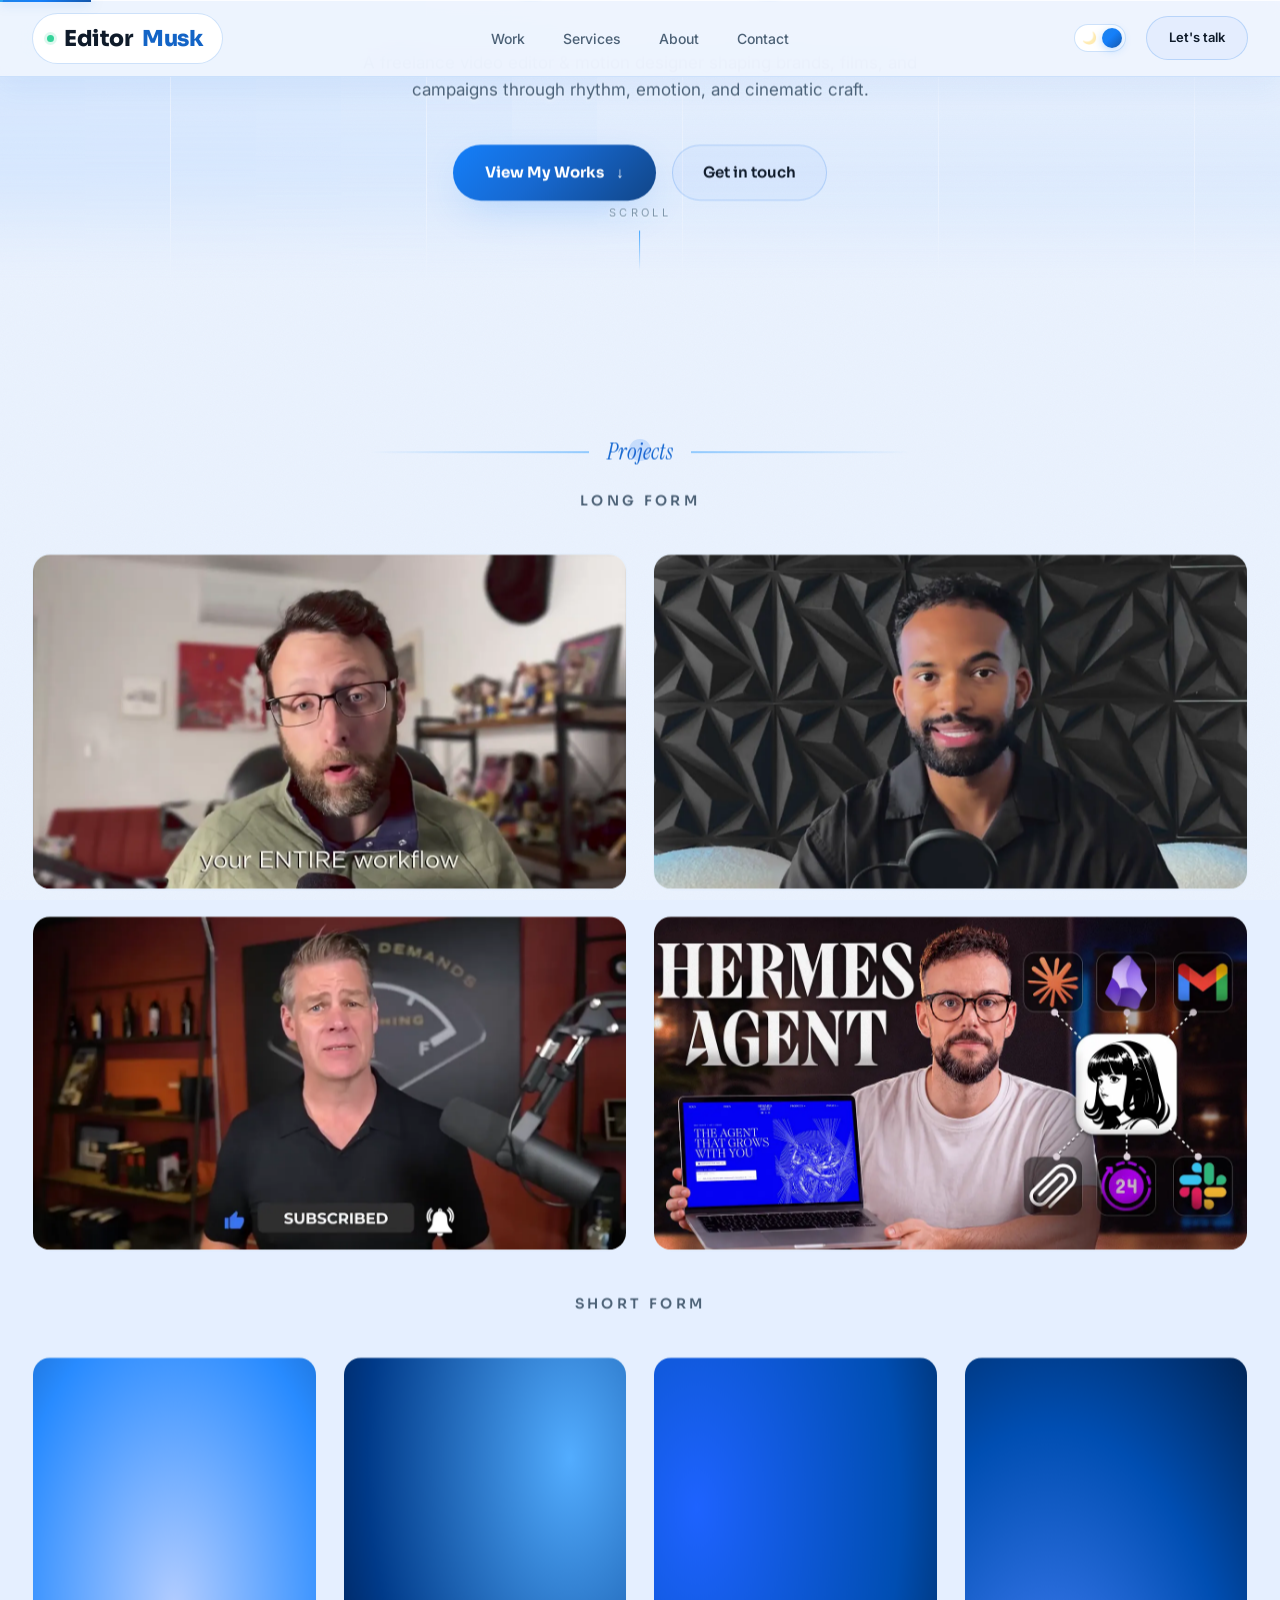
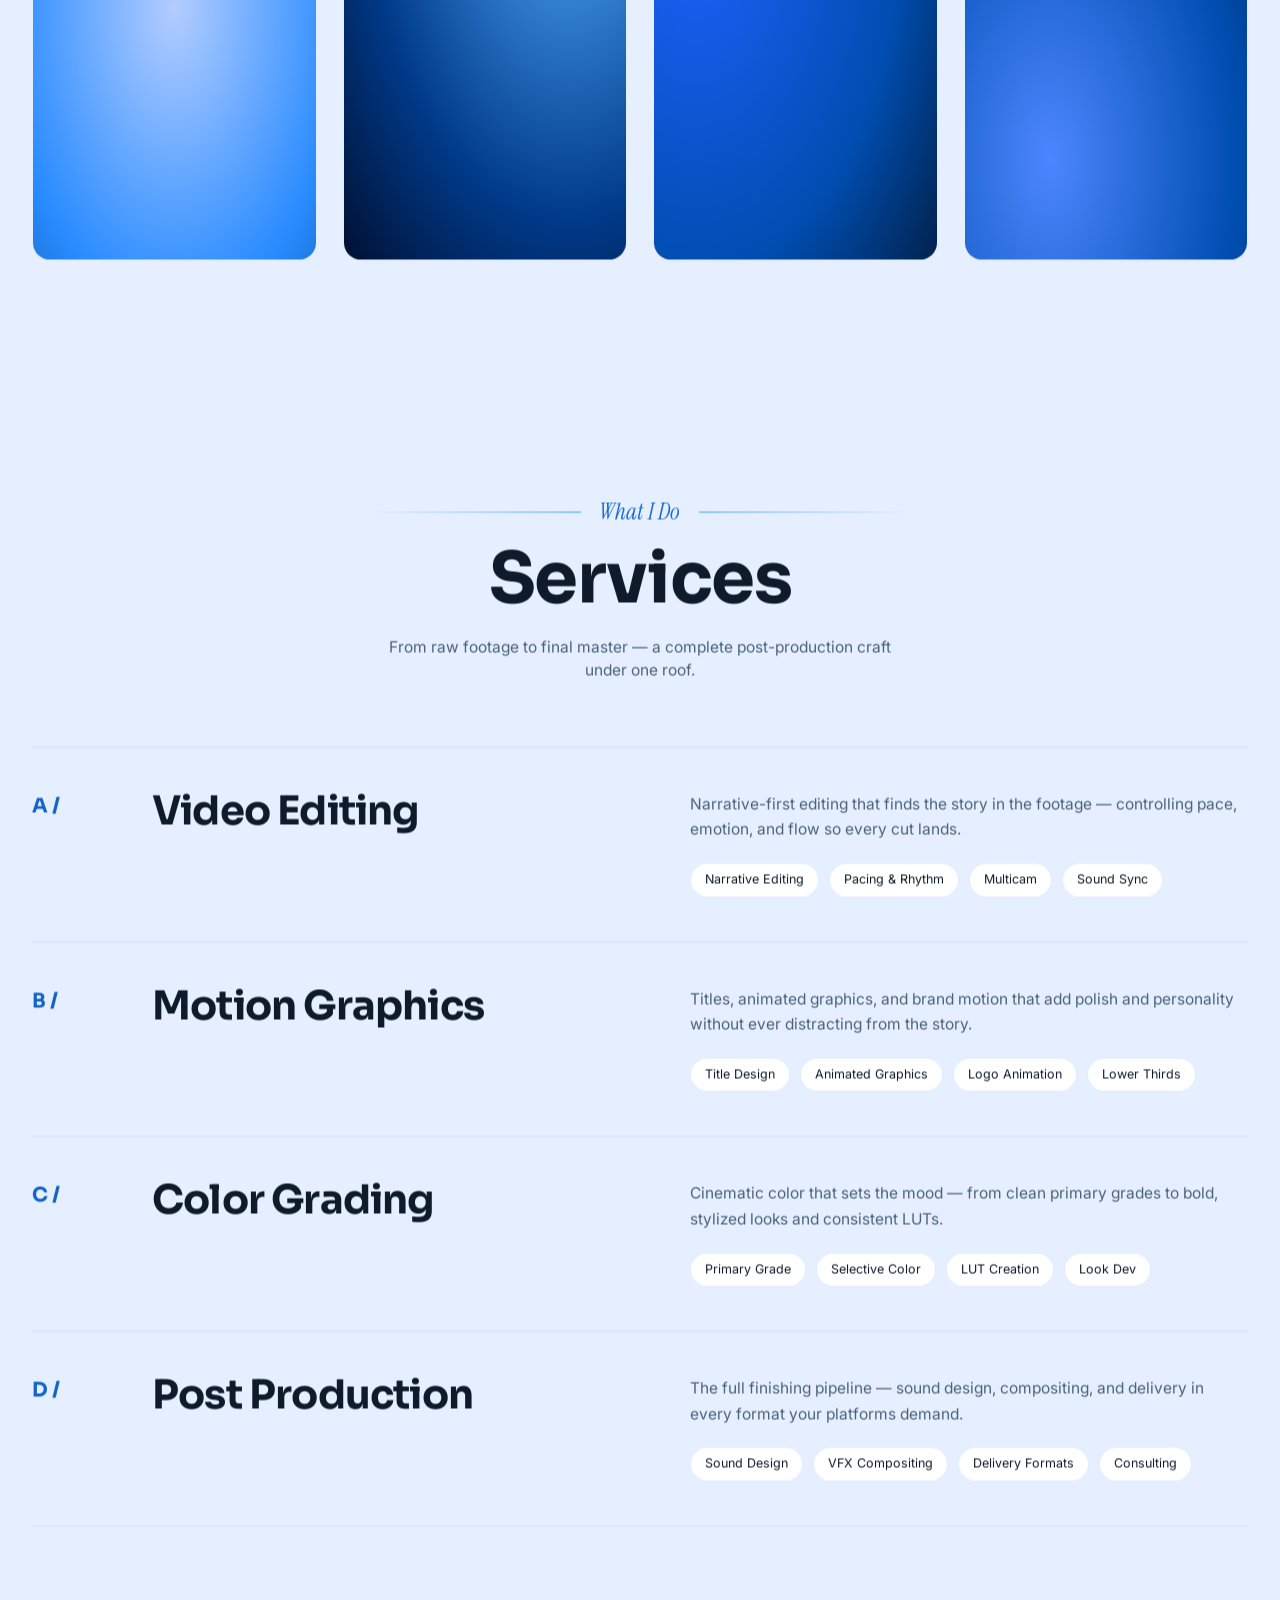
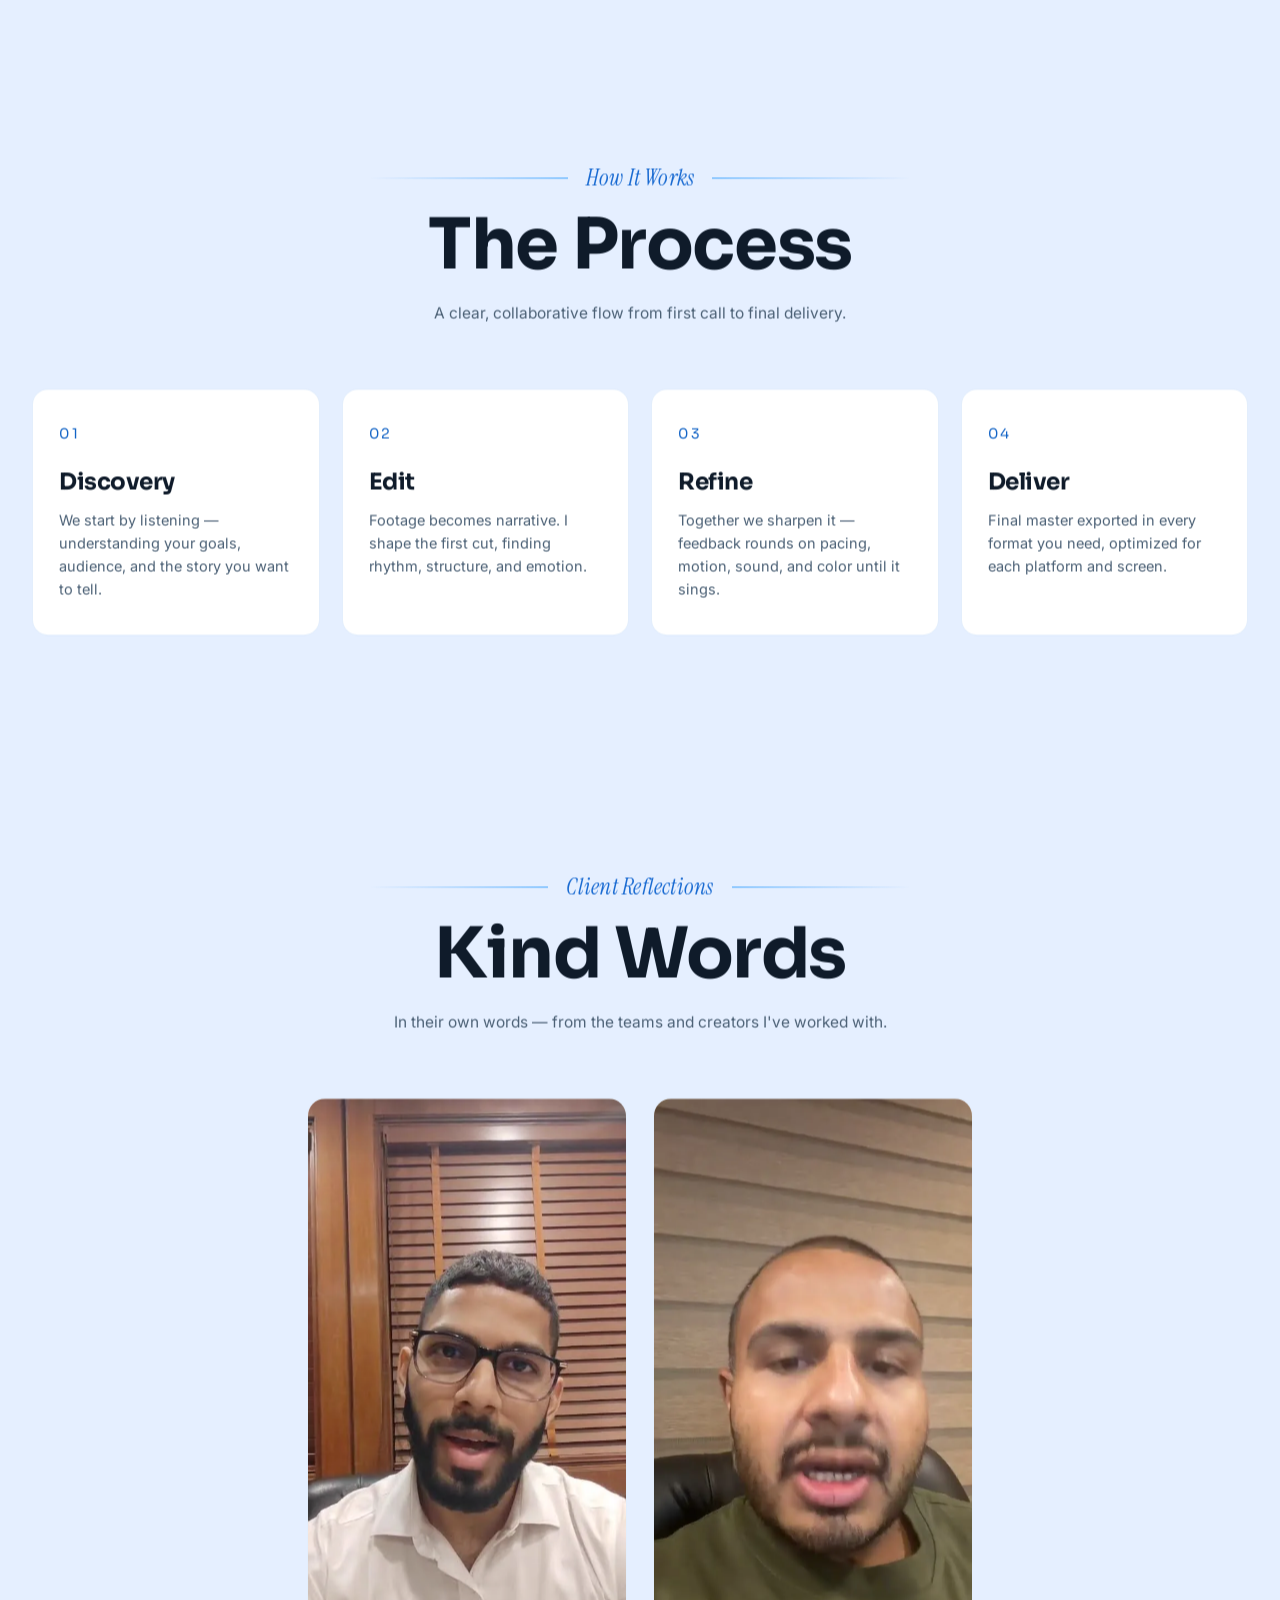
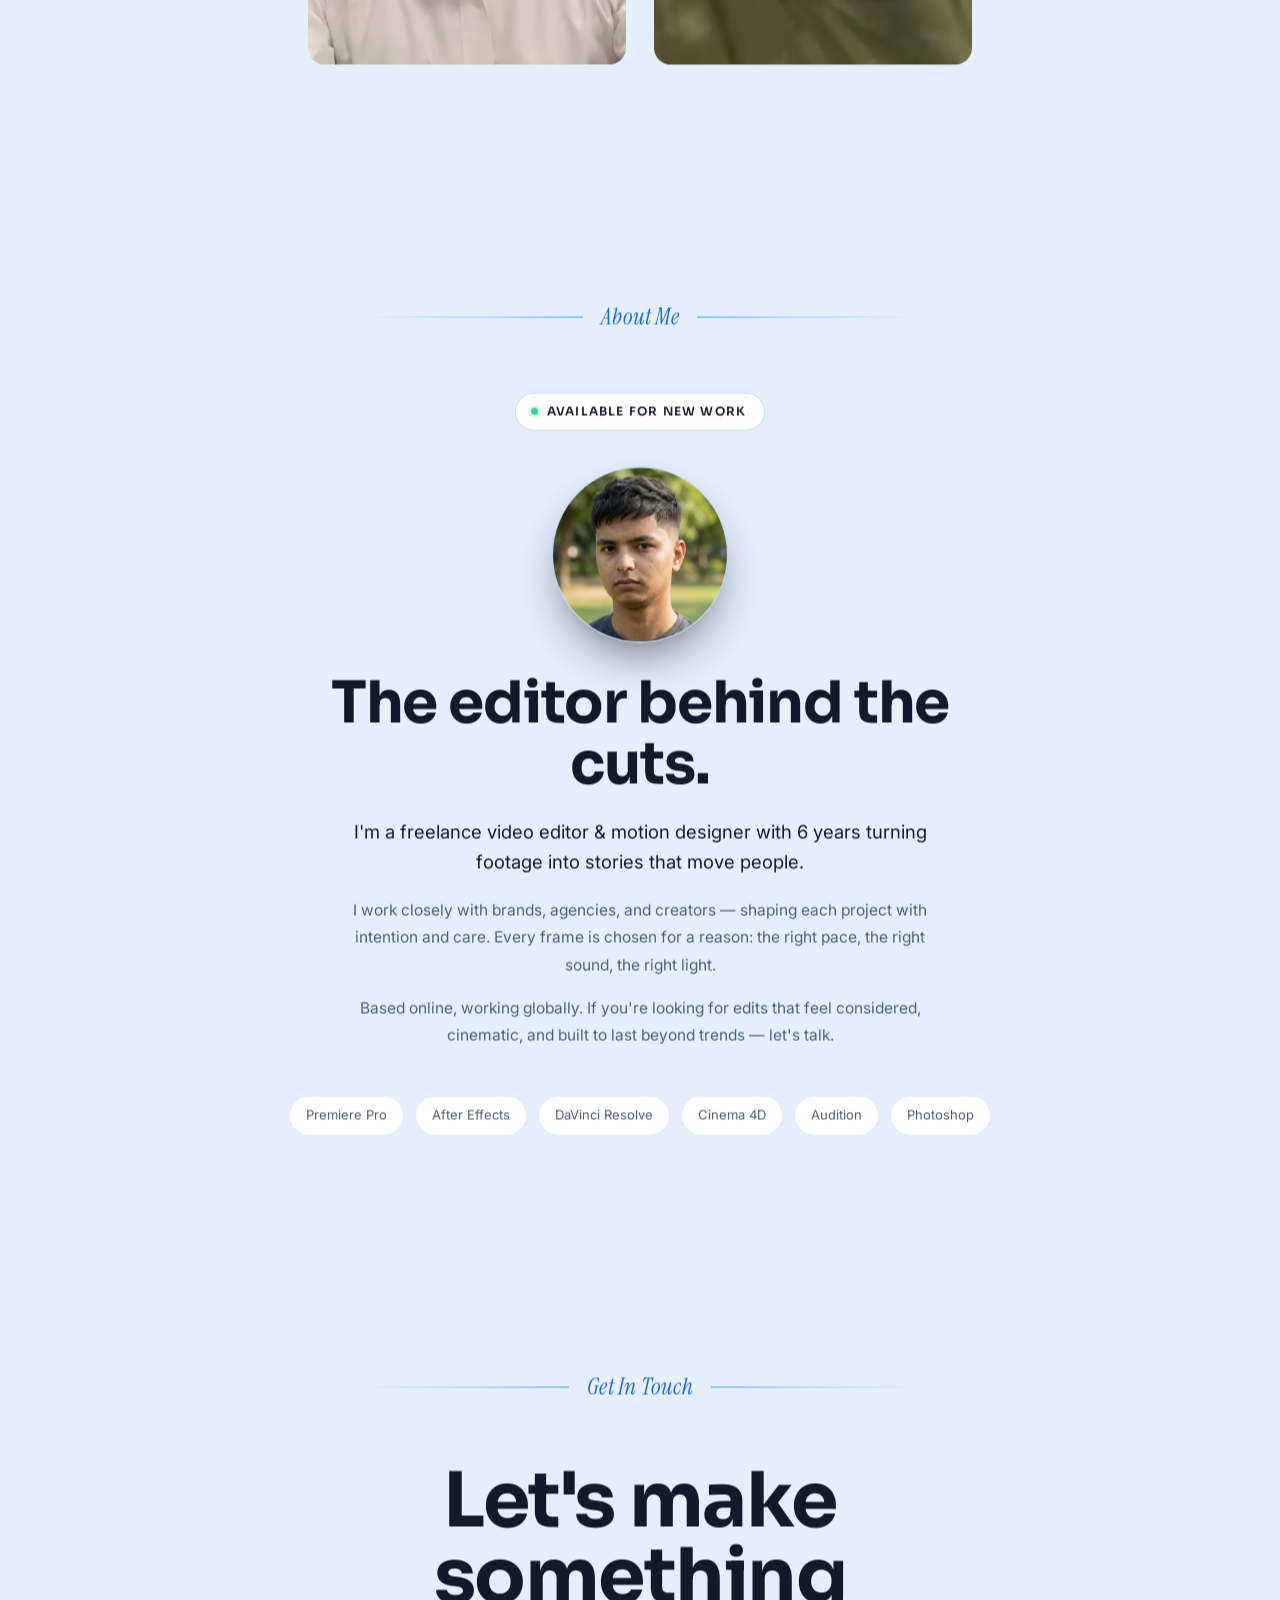
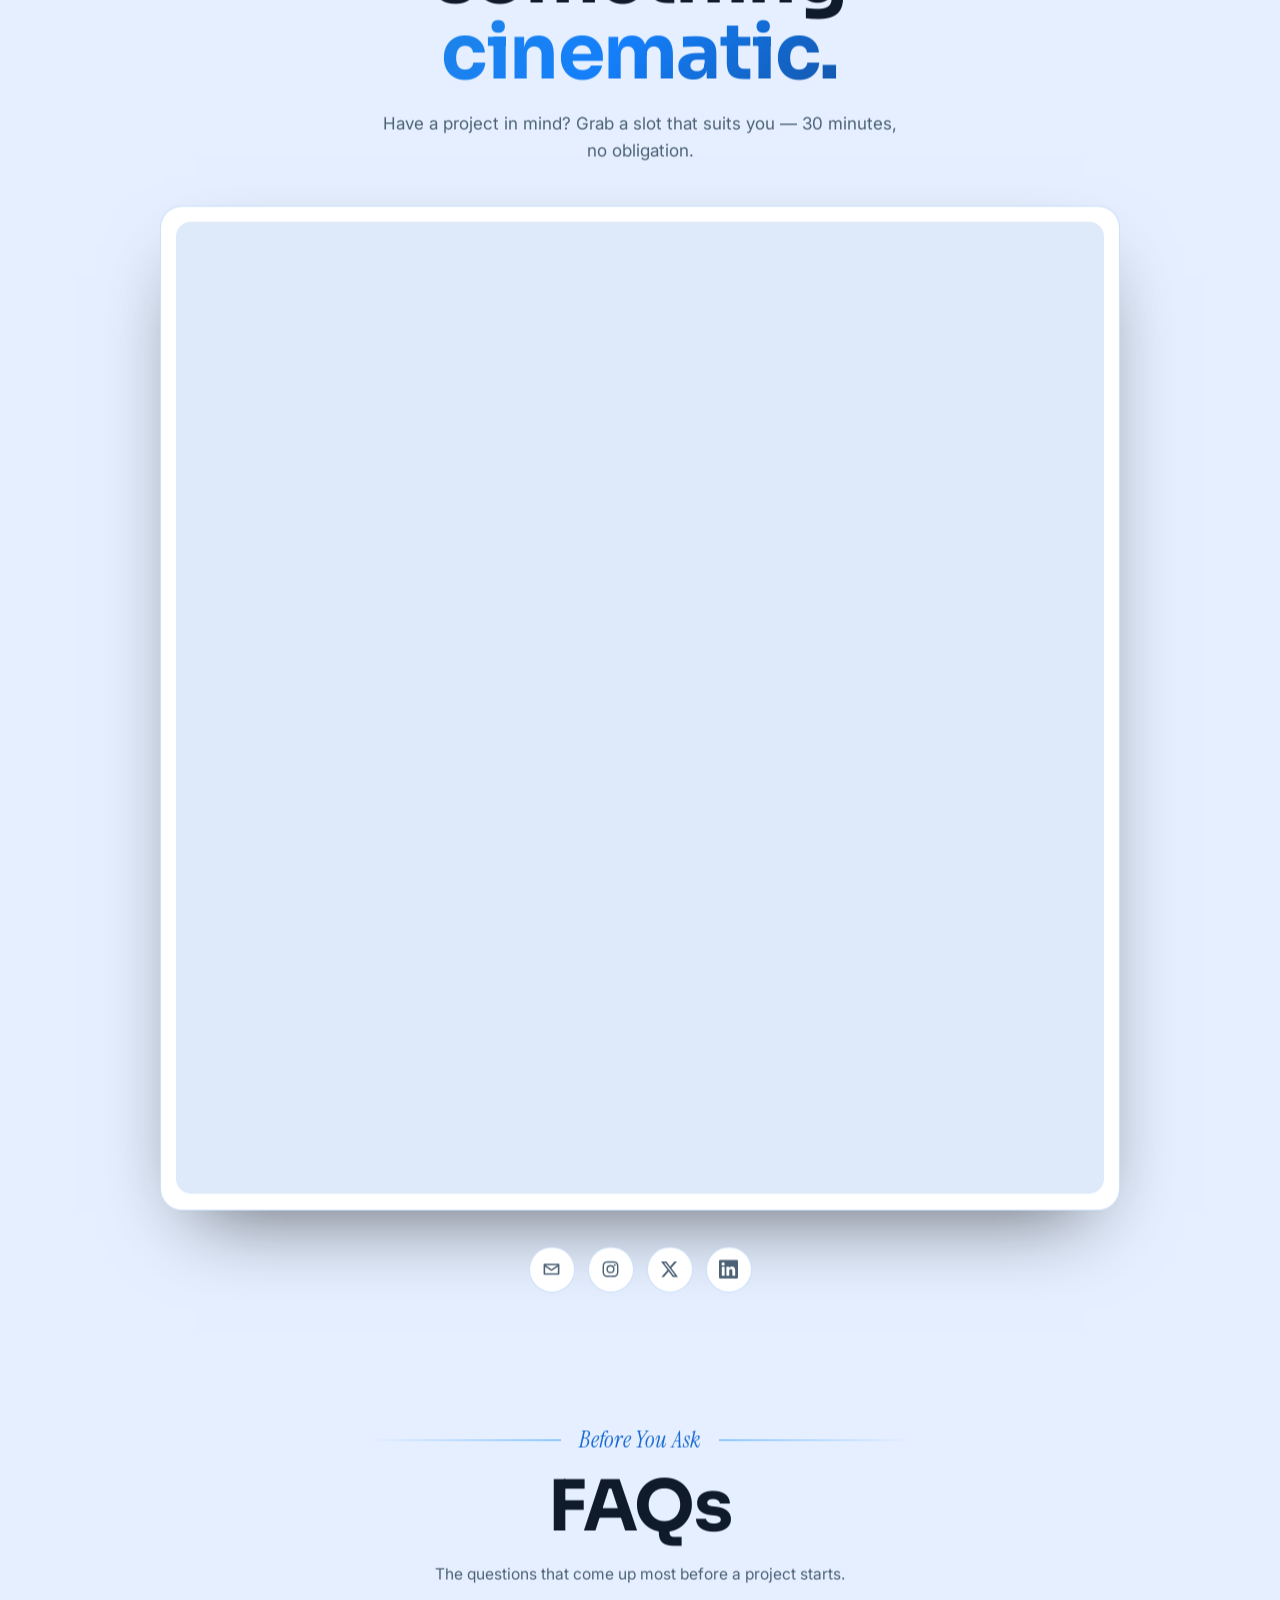
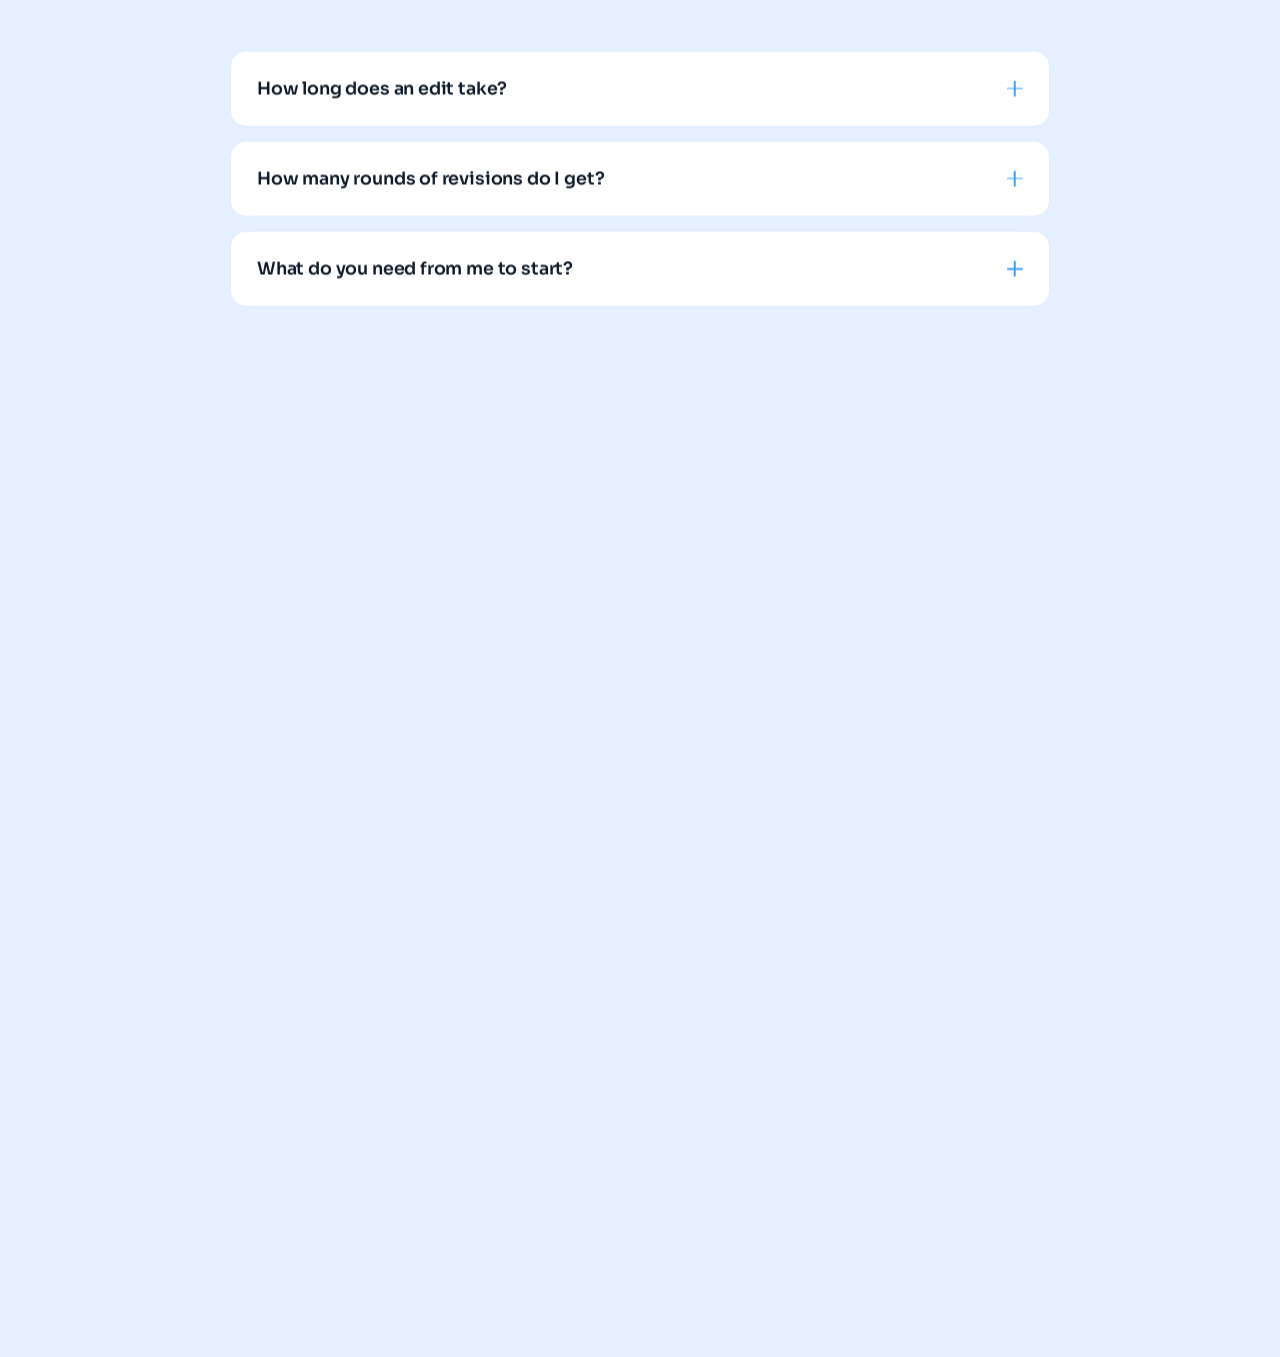
==== commit 5f289815: "Replace the hero gradient with a field of bars Rebuilt from the reference's own DOM rather than from" ====
--- a/index.html
+++ b/index.html
@@ -24,13 +24,12 @@
        revalidated but these are not, and an old script against new markup
        silently broke the whole video viewer once already. Bump it whenever
        anything in css/ or js/ changes. -->
-  <link rel="stylesheet" href="css/styles.css?v=2026-10-19f">
+  <link rel="stylesheet" href="css/styles.css?v=2026-10-20a">
   <!-- defer: both run after the document is parsed, in this order. The
        shader self-gates on readyState and main.js needs the DOM, so neither
        needs to block parsing. The theme script above stays inline on
        purpose — it has to set the class before the first paint. -->
-  <script src="js/hero-shader.js?v=2026-10-19f" defer></script>
-  <script src="js/main.js?v=2026-10-19f" defer></script>
+  <script src="js/main.js?v=2026-10-20a" defer></script>
 
 </head>
 <body>
@@ -80,7 +79,26 @@
   <!-- chrome shader lives inside the hero and scrolls away with it; the mask on
        .hero-fx feathers its bottom edge into the orb background below -->
   <div class="hero-fx" aria-hidden="true">
-    <canvas id="bgfx"></canvas>
+    <!-- The hero field: bars rising from the bottom, each fading out upward,
+         gently breathing on a stagger. Replaces the WebGL gradient that used
+         to live here. Plain DOM, so it costs no canvas and no shader. -->
+    <div class="hero-bars">
+      <i style="--s:1;--d:0.0s"></i>
+      <i style="--s:0.882;--d:0.1s"></i>
+      <i style="--s:0.767;--d:0.2s"></i>
+      <i style="--s:0.658;--d:0.3s"></i>
+      <i style="--s:0.553;--d:0.4s"></i>
+      <i style="--s:0.456;--d:0.5s"></i>
+      <i style="--s:0.368;--d:0.6s"></i>
+      <i style="--s:0.3;--d:0.7s"></i>
+      <i style="--s:0.3;--d:0.8s"></i>
+      <i style="--s:0.3;--d:0.9s"></i>
+      <i style="--s:0.3;--d:1.0s"></i>
+      <i style="--s:0.3;--d:1.1s"></i>
+      <i style="--s:0.3;--d:1.2s"></i>
+      <i style="--s:0.3;--d:1.3s"></i>
+      <i style="--s:0.3;--d:1.4s"></i>
+    </div>
     <span class="hero-core"></span>
   </div>
   <div class="wrap hero-inner">
--- a/css/styles.css
+++ b/css/styles.css
@@ -14,6 +14,9 @@
   --line-strong:rgba(125, 193, 255, .28);
   --violet:#6dbaff;
   --violet-bright:#6797ff;
+  /* hero bars. Bright, because each bar fades to nothing on its way up
+     and the core scrim sits over the middle where the words are. */
+  --bar:#0099ff;
   /* accent used as TYPE. --violet-bright is tuned for borders and glows,
      which carry no contrast requirement; as text it fell under the floor. */
   --accent-ink:#73a4ff;
@@ -43,11 +46,6 @@
   /* marker highlight: a light violet block with dark ink on it */
   --mk-bg:#cddeff; --mk-ink:#053852; --mk-edge:#6797ff;
   --aura-scrim:rgba(0, 27, 44, .14);
-  /* the hero shader's three colours — js/hero-shader.js reads these, so the
-     shader is themed here with everything else rather than in the GLSL */
-  --fx-base:#00111d;
-  --fx-mid:#00528c;
-  --fx-high:#2773b3;
   --selection-bg:var(--violet-bright);
   --selection-color:#fff;
   --lb-veil:rgba(0, 7, 12, .9);
@@ -62,6 +60,7 @@
   --line-strong:rgba(27, 117, 230, .22);
   --violet:#147ffa;
   --violet-bright:#39a2ff;
+  --bar:#bcd9ff;   /* light: a tint, not a glow — it has no darkness to glow against */
   --accent-ink:#1364c6;
   --glow:#1769d1;
   --deep:#114587;
@@ -140,22 +139,39 @@
      field this dark and smooth the eye reads it as a horizontal line (a Mach
      band). Starting the fade with zero slope removes it. */
   -webkit-mask-image:linear-gradient(to bottom,
-    #000 0%, #000 48%, rgba(0,0,0,.991) 53.2%,
-    rgba(0,0,0,.942) 58.4%, rgba(0,0,0,.837) 63.6%, rgba(0,0,0,.683) 68.8%,
-    rgba(0,0,0,.5) 74%, rgba(0,0,0,.317) 79.2%, rgba(0,0,0,.163) 84.4%,
-    rgba(0,0,0,.058) 89.6%, rgba(0,0,0,.009) 94.8%, transparent 100%);
+    #000 0%, #000 82%, rgba(0,0,0,.982) 84%,
+    rgba(0,0,0,.896) 86%, rgba(0,0,0,.744) 88%, rgba(0,0,0,.552) 90%,
+    rgba(0,0,0,.352) 92%, rgba(0,0,0,.184) 94%, rgba(0,0,0,.064) 96%,
+    rgba(0,0,0,.008) 98%, transparent 100%);
   mask-image:linear-gradient(to bottom,
-    #000 0%, #000 48%, rgba(0,0,0,.991) 53.2%,
-    rgba(0,0,0,.942) 58.4%, rgba(0,0,0,.837) 63.6%, rgba(0,0,0,.683) 68.8%,
-    rgba(0,0,0,.5) 74%, rgba(0,0,0,.317) 79.2%, rgba(0,0,0,.163) 84.4%,
-    rgba(0,0,0,.058) 89.6%, rgba(0,0,0,.009) 94.8%, transparent 100%)}
+    #000 0%, #000 82%, rgba(0,0,0,.982) 84%,
+    rgba(0,0,0,.896) 86%, rgba(0,0,0,.744) 88%, rgba(0,0,0,.552) 90%,
+    rgba(0,0,0,.352) 92%, rgba(0,0,0,.184) 94%, rgba(0,0,0,.064) 96%,
+    rgba(0,0,0,.008) 98%, transparent 100%)}
+/* ============ HERO BARS ============
+   A row of bars standing on the floor of the hero, each one a gradient that
+   fades out on the way up, breathing on a stagger. --s is the bar's resting
+   height and --d its delay, both set per bar in the markup.
+   transform and opacity only, so the whole thing stays on the compositor. */
+.hero-bars{position:absolute;inset:0;display:flex;align-items:flex-end;
+  opacity:.62;pointer-events:none}
+.hero-bars i{flex:1 0 calc(100%/15);max-width:calc(100%/15);height:100%;
+  transform:scaleY(var(--s,1));transform-origin:bottom;
+  background:linear-gradient(to top,var(--bar),transparent);
+  animation:barBreathe 2.4s var(--d,0s) ease-in-out infinite alternate}
+@keyframes barBreathe{to{transform:scaleY(calc(var(--s,1) * .72))}}
+/* light has far less room before the bars start competing with the type */
+html.light .hero-bars{opacity:.5}
+@media(max-width:600px){
+  /* 15 bars across a phone is stripes, not a skyline */
+  .hero-bars i:nth-child(n+9){display:none}
+  .hero-bars i{flex-basis:calc(100%/8);max-width:calc(100%/8)}
+}
+
 /* lift the copy above the canvas WITHOUT changing how it's positioned —
    .scroll-hint is absolute, and forcing it to relative drops it into flow */
 .hero-inner{position:relative;z-index:1}
 .hero .scroll-hint{z-index:1}
-#bgfx{position:absolute;inset:0;width:100%;height:100%;display:block;
-  opacity:0;transition:opacity 1.1s ease}
-#bgfx.on{opacity:1}
 /* Light core only. A heavy core was flattening the whole shader — text is
    protected locally with text-shadow instead, which darkens only behind the
    glyphs rather than dimming the entire background. */
@@ -700,18 +716,11 @@
 html.light .theme-toggle .toggle-knob{transform:translateX(24px)}
 .theme-toggle:hover{border-color:var(--violet-bright);box-shadow:0 0 12px rgba(77,134,255,.2)}
 /* light theme specific overrides */
-/* No shader in light theme. Its palette is hard-coded near-black in the
-   fragment shader, so it read as a dark band across a white page. What is
-   left is .hero-fx's own tint with the white .hero-core pooled over it —
-   still a soft field, just a light one. js/hero-shader.js stops drawing
-   while this is hidden so nothing renders off-screen at 60fps. */
-/* ===== Light theme carries no background gradient =====
-   The shader, the drifting orbs, the hero wash and the About fade are all
-   devices for a dark page, where a soft glow reads as depth. Over near-white
-   they read as a dirty violet haze instead. Light is flat on purpose: the
-   colour comes from the type, the marker and the cards.
-   js/hero-shader.js also stops drawing while the canvas is hidden. */
-html.light #bgfx.on{opacity:0}
+/* ===== Light theme carries no background WASH =====
+   The drifting orbs, the hero tint and the About fade are devices for a dark
+   page, where a soft glow reads as depth. Over near-white they read as a
+   dirty haze instead, so they are off here. The hero bars are not a wash —
+   they are a drawn graphic, and they stay, just quieter. */
 html.light .hero-fx{background:transparent}
 html.light .hero-core{display:none}
 html.light .hero-inner h1 b:not(.grad){text-shadow:0 2px 8px rgba(239,245,254,.75)}
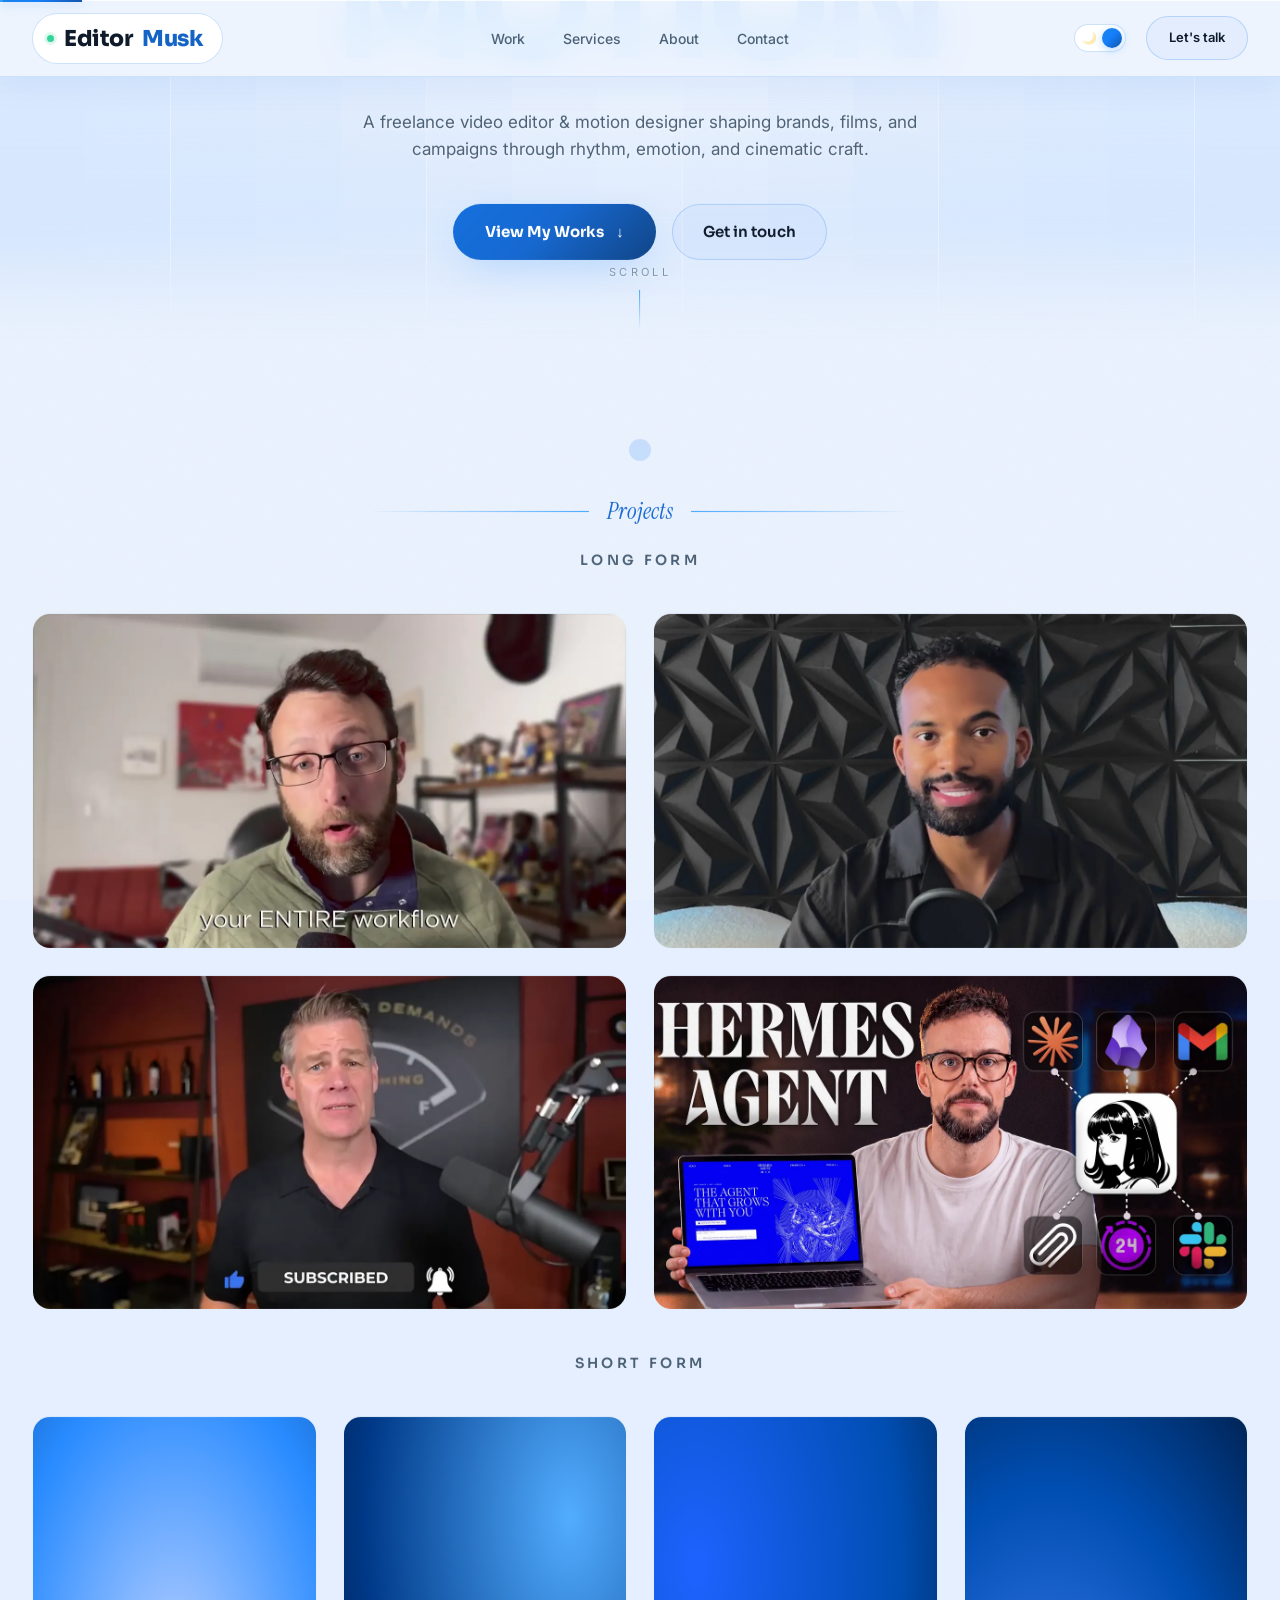
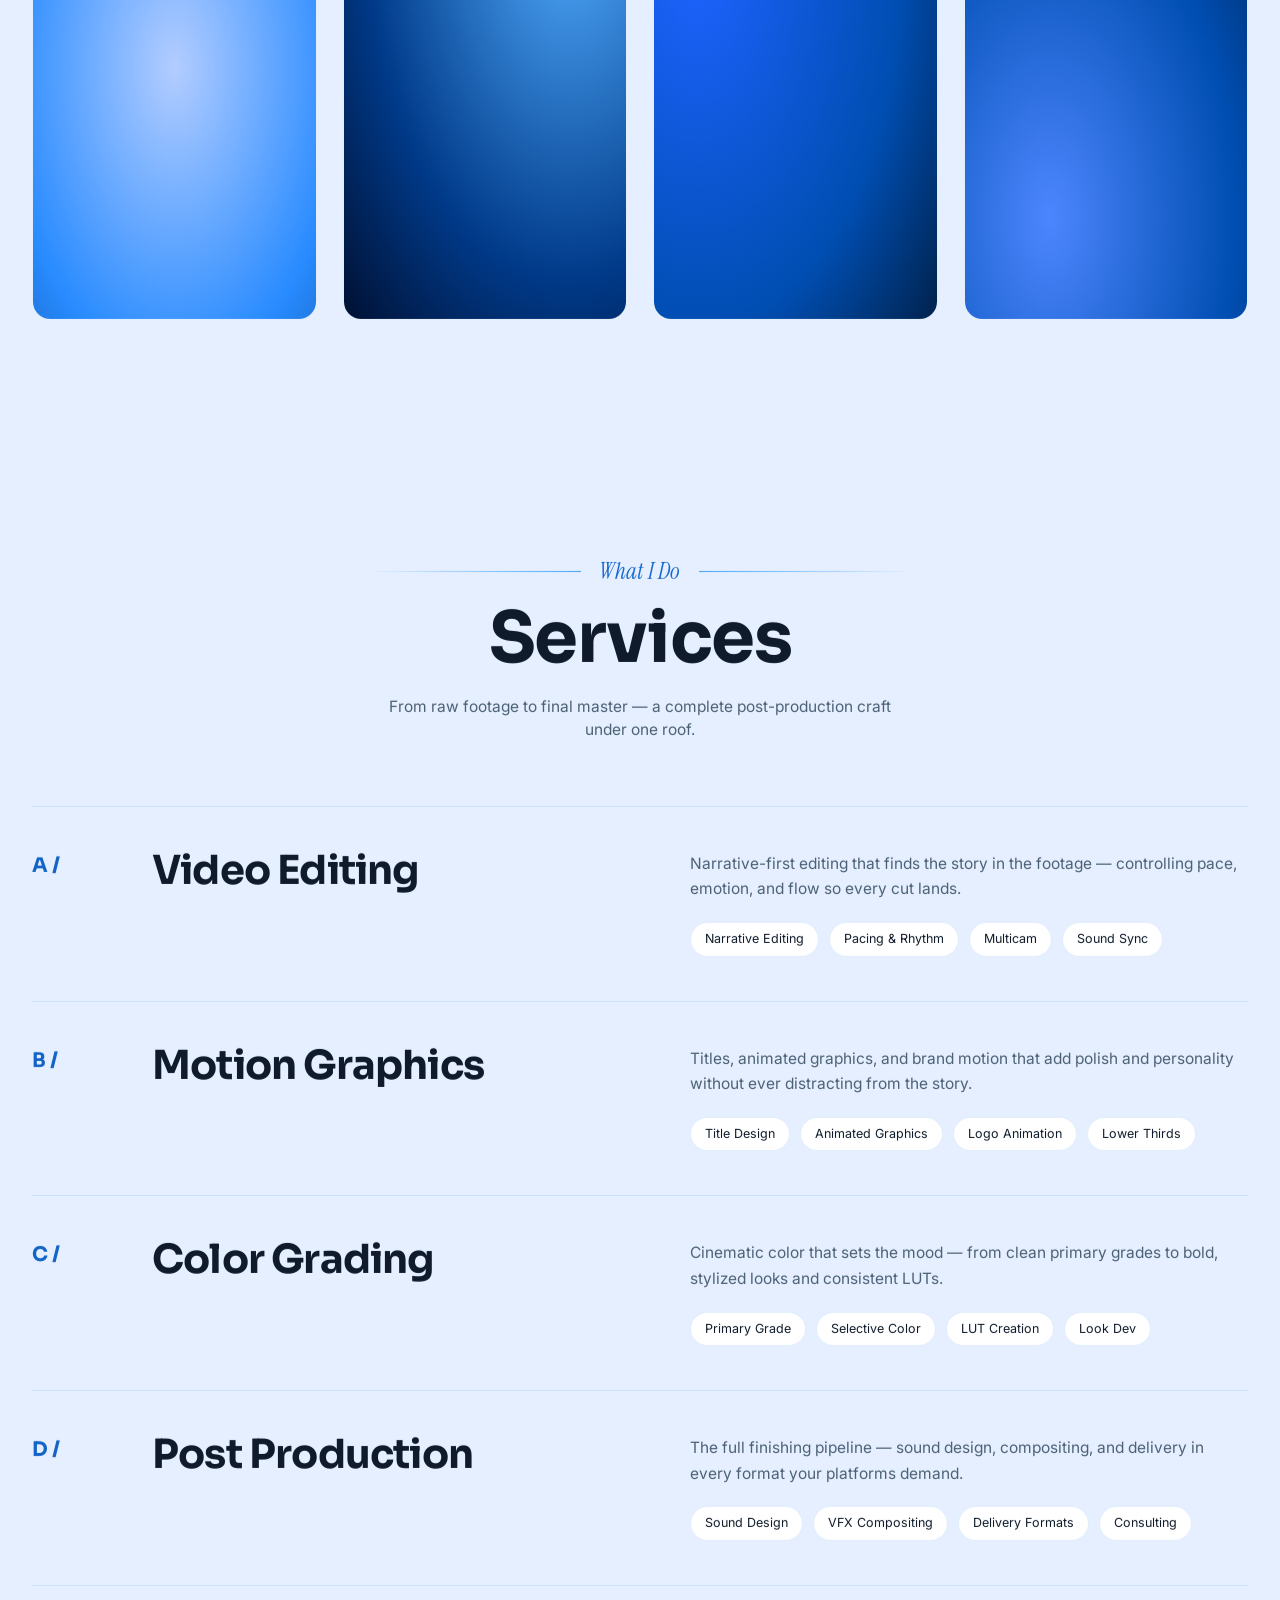
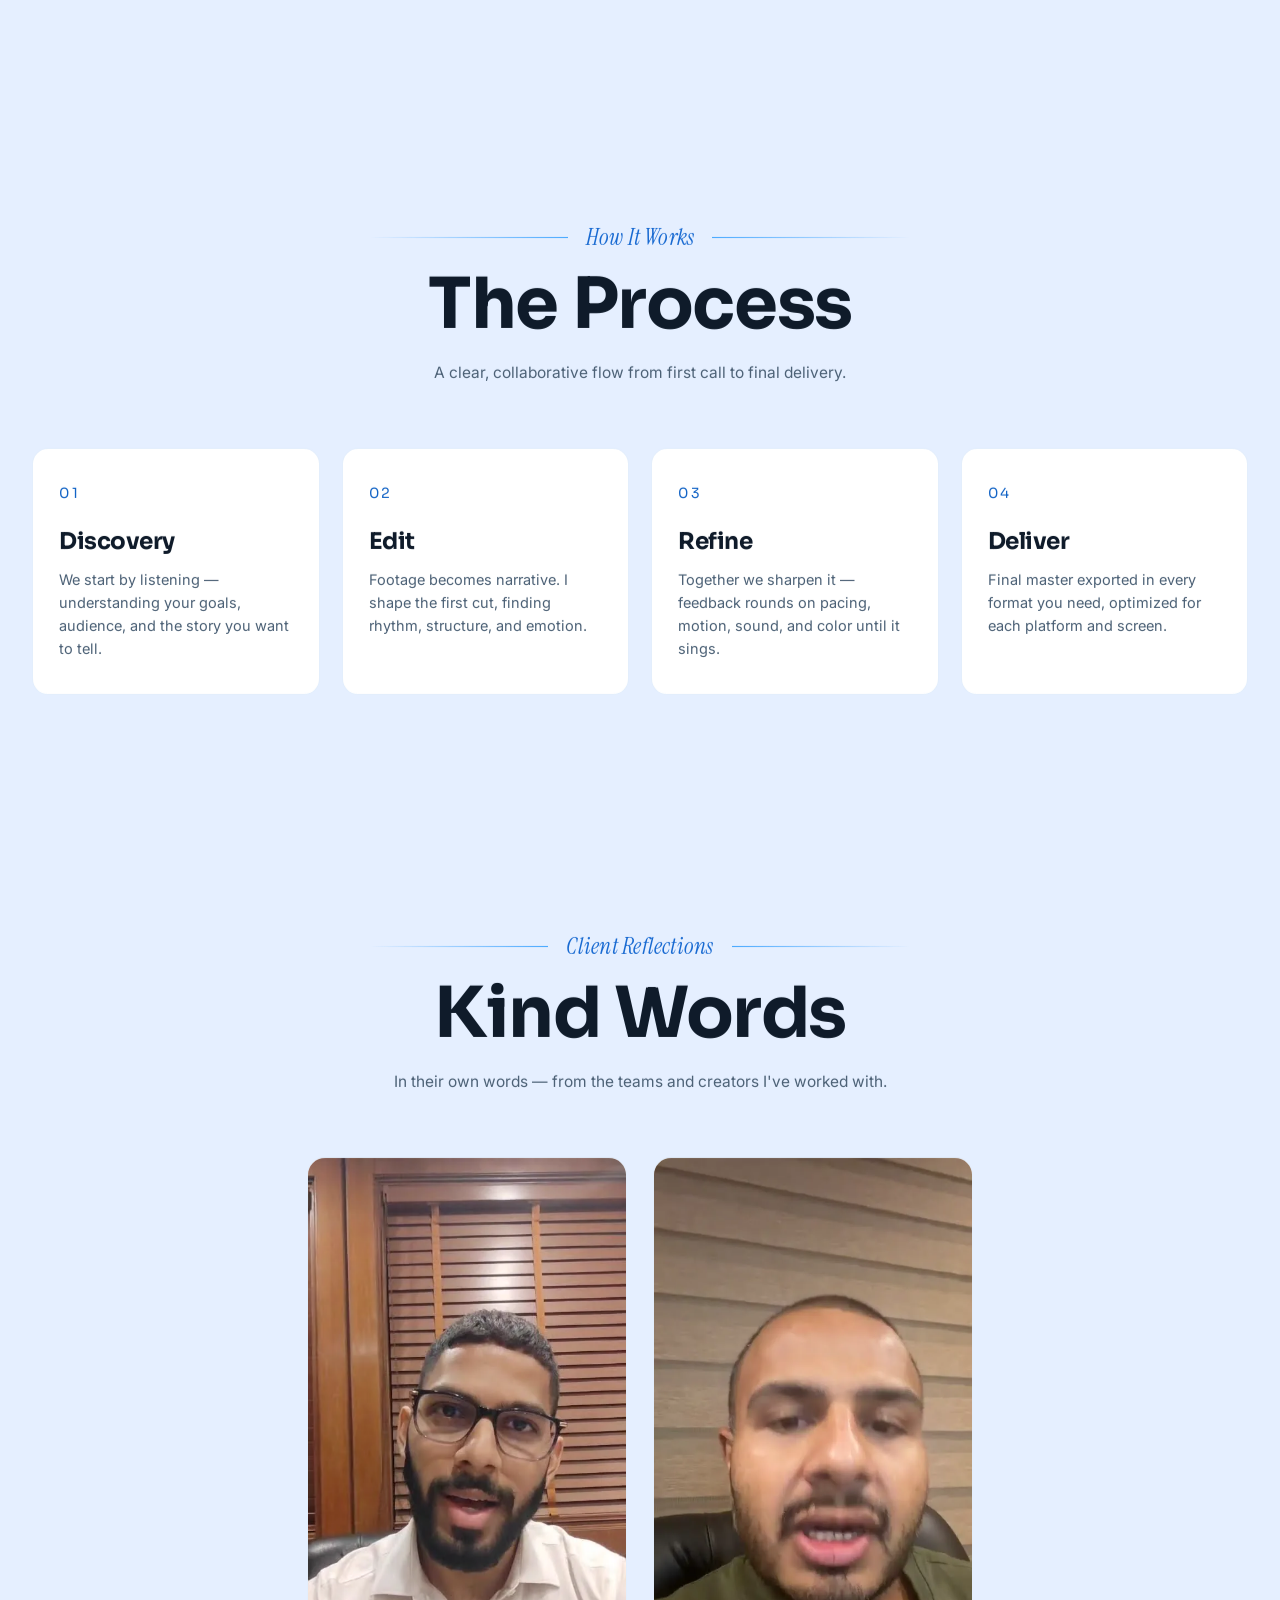
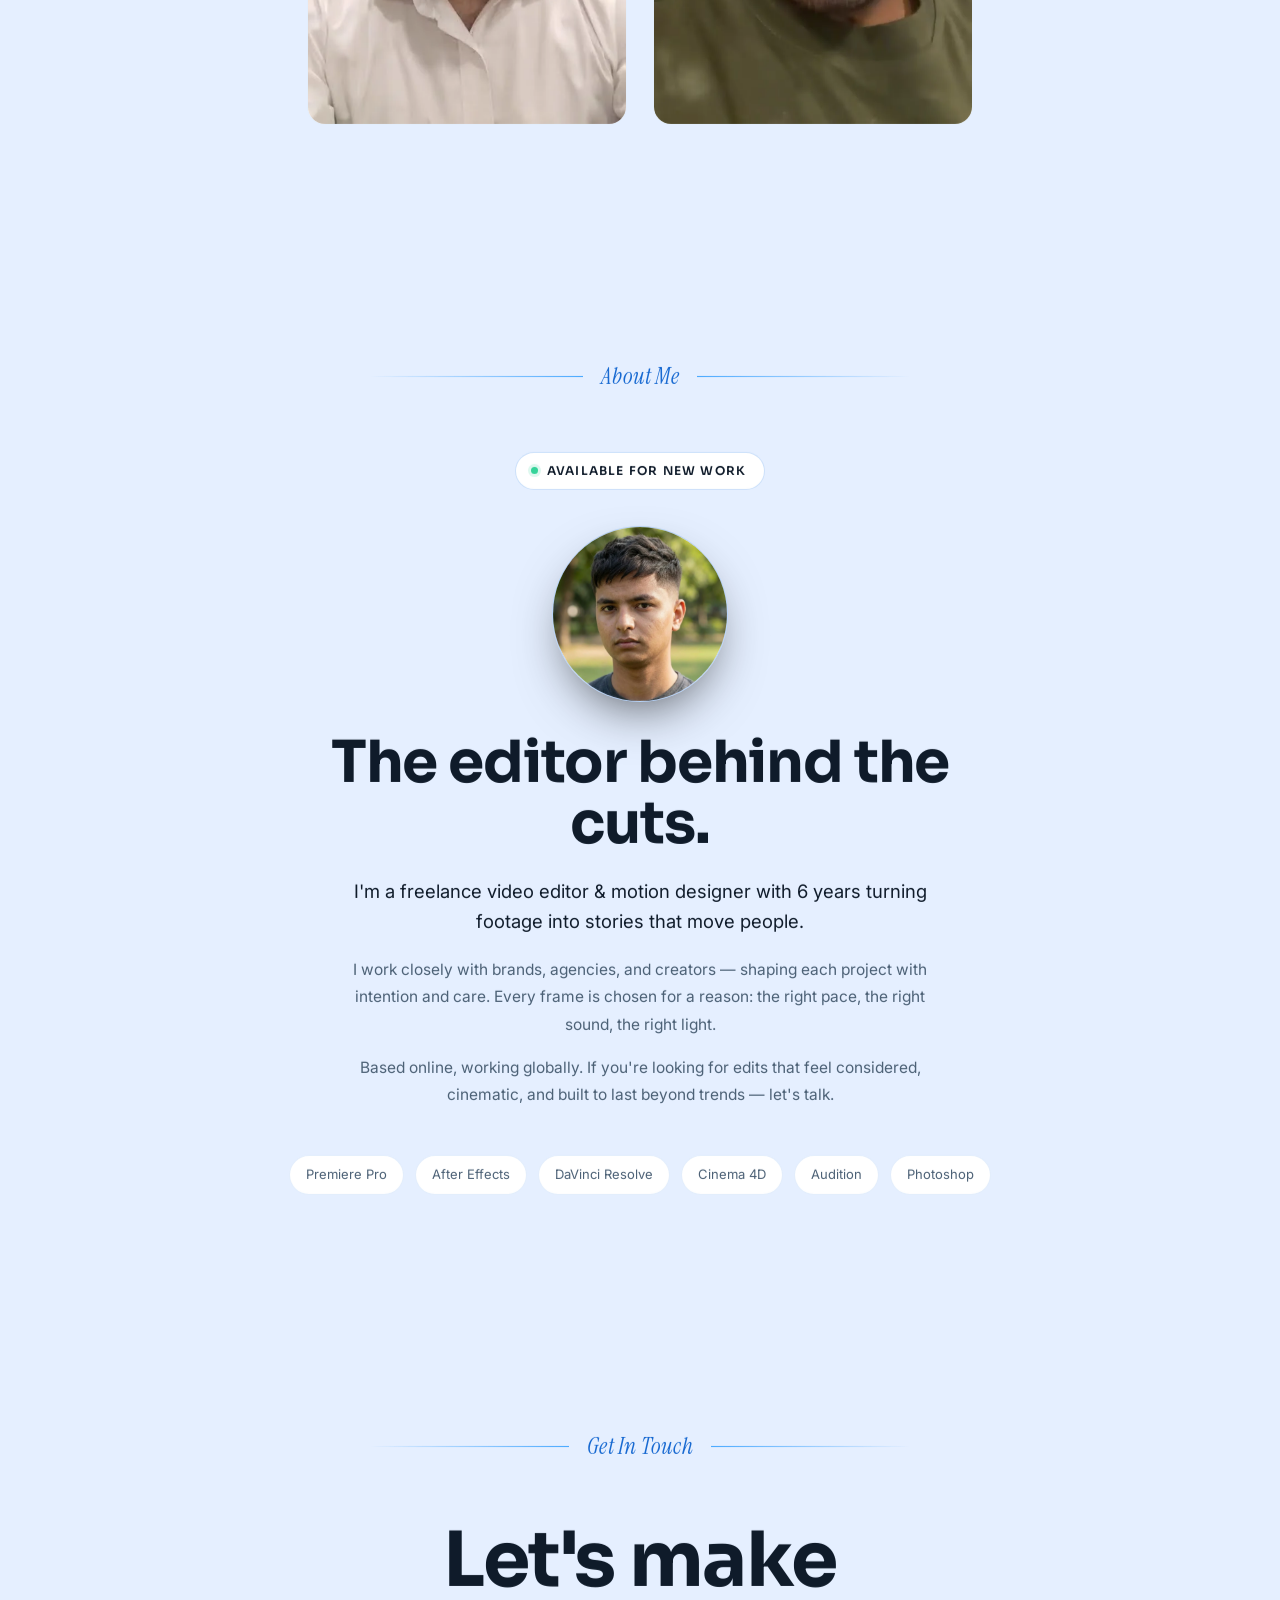
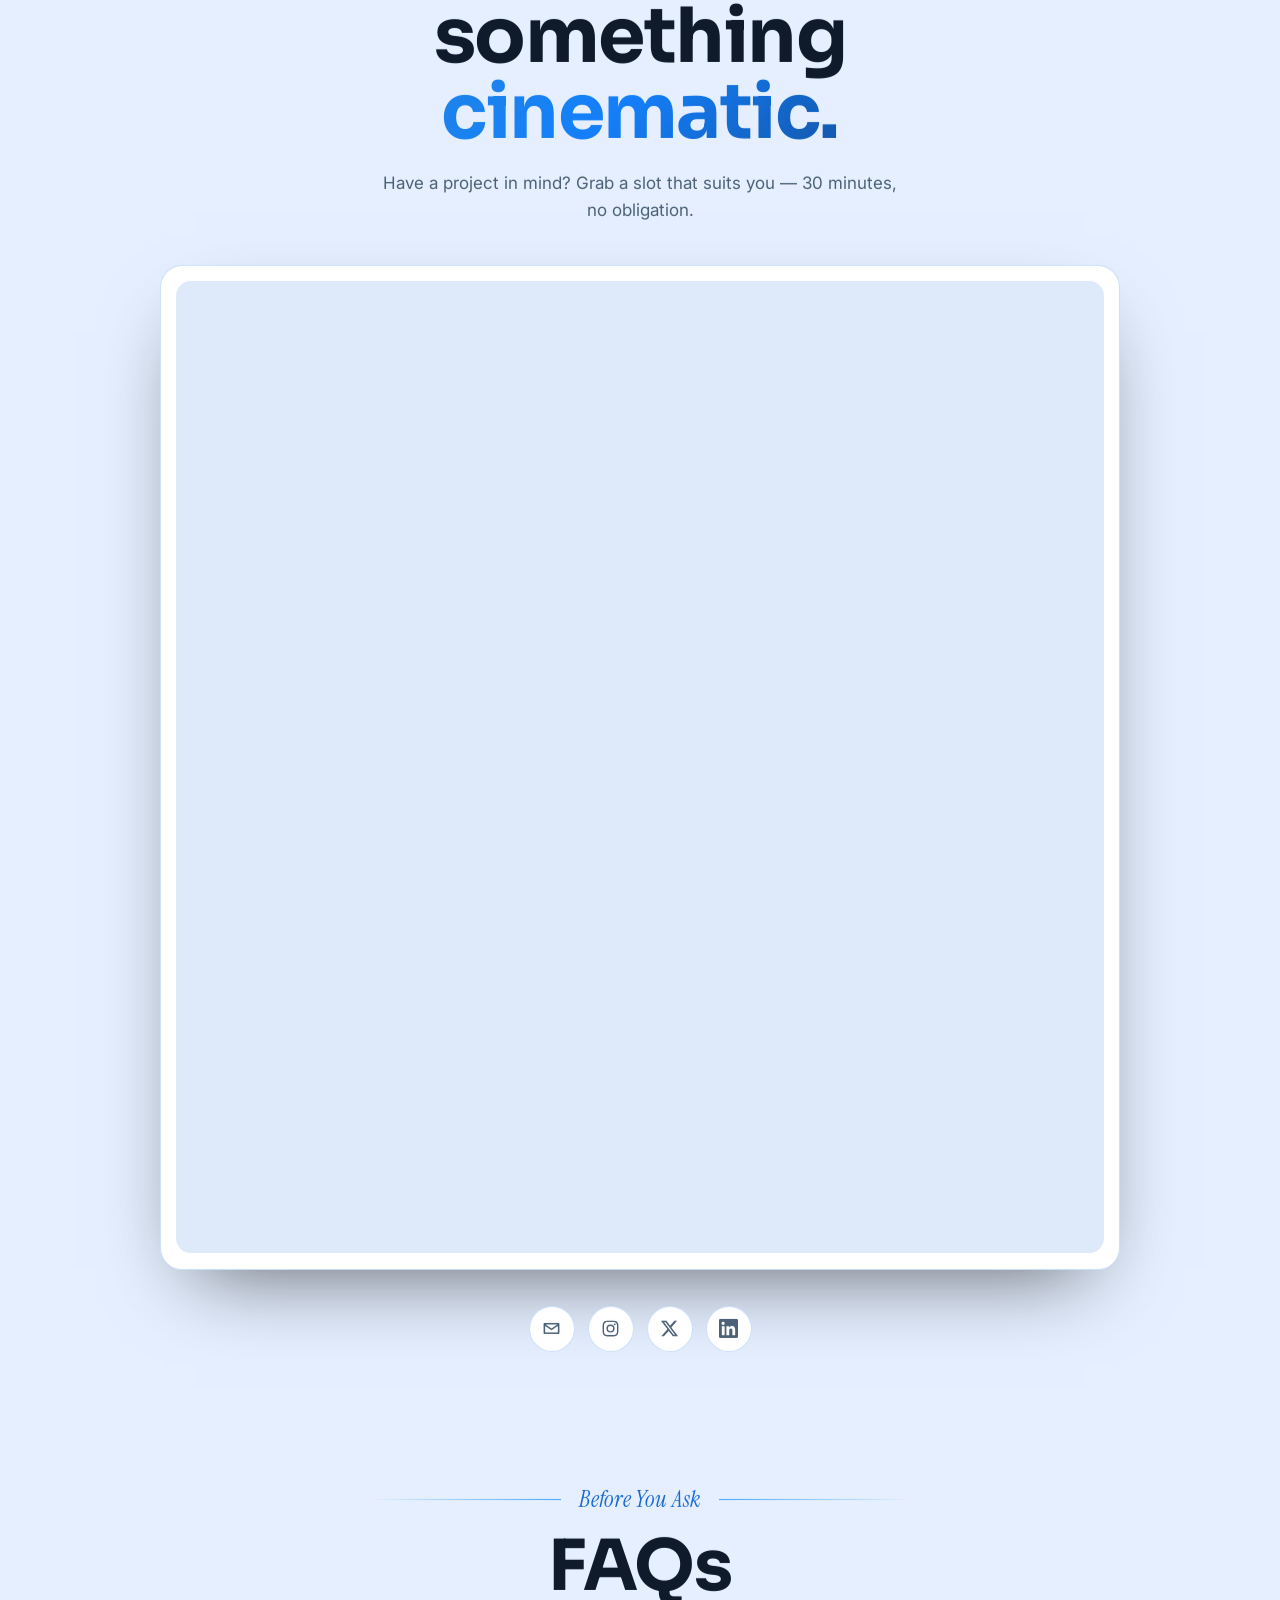
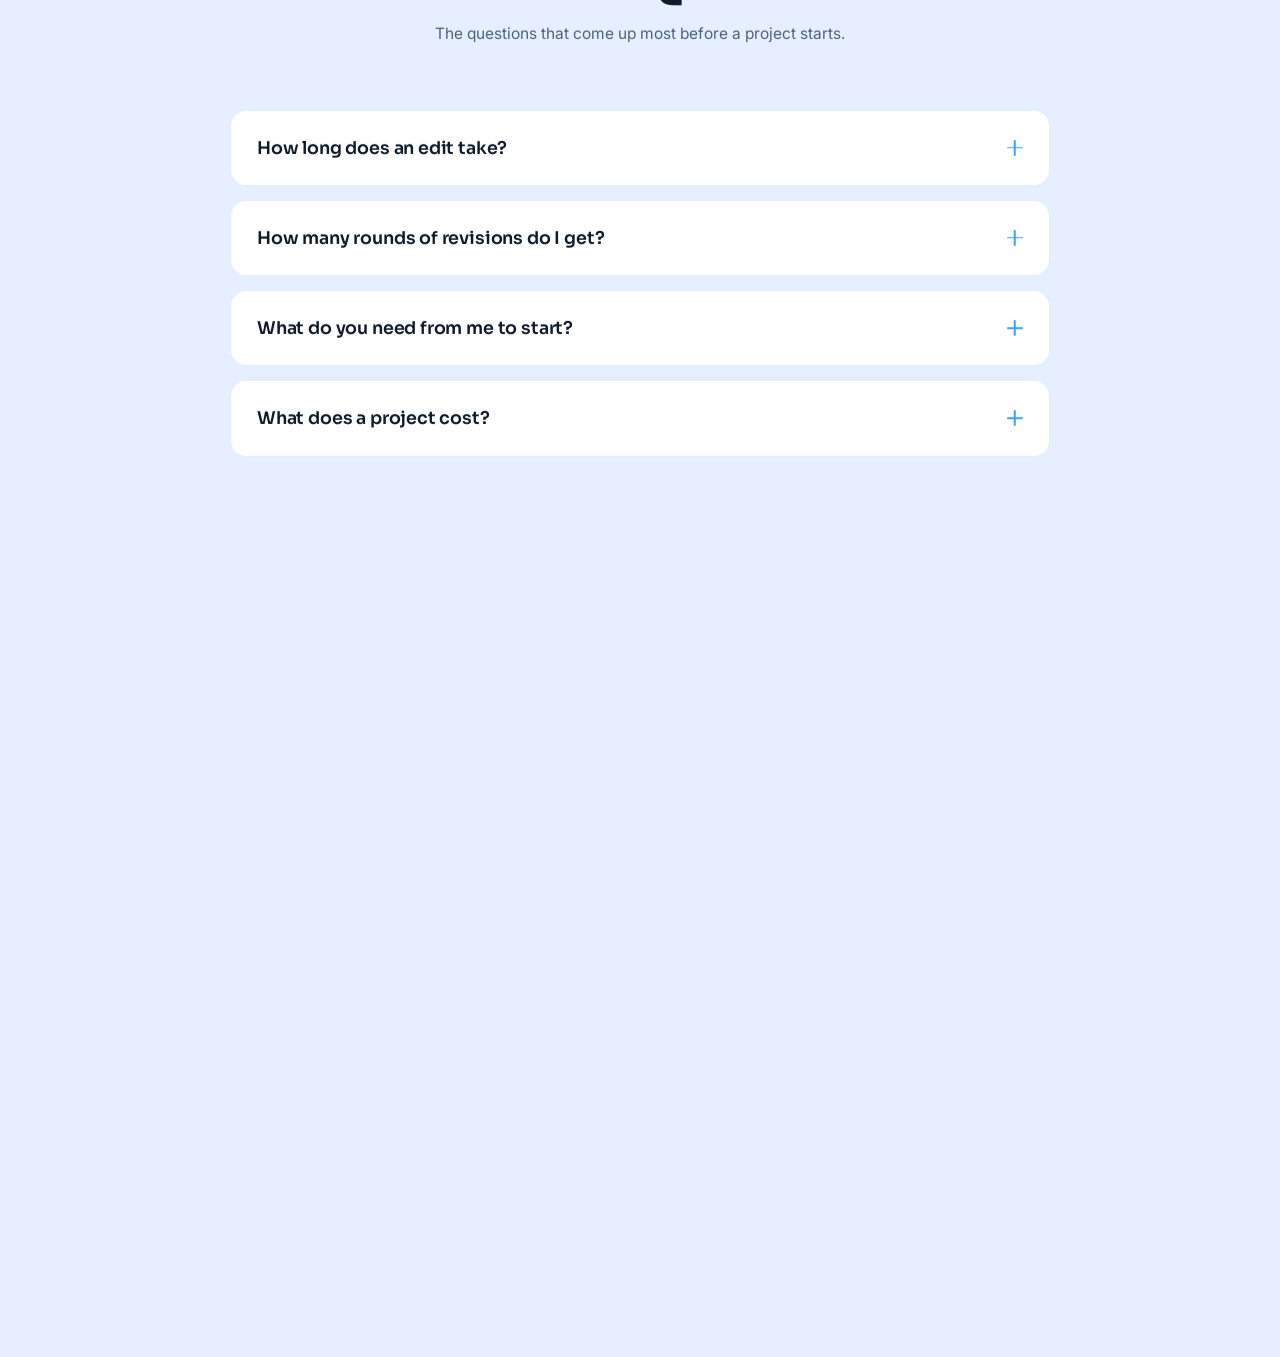
==== commit 5a1644d7: "Spread the hero bars across the full width They only showed on the left because that is literally wh" ====
--- a/index.html
+++ b/index.html
@@ -24,12 +24,12 @@
        revalidated but these are not, and an old script against new markup
        silently broke the whole video viewer once already. Bump it whenever
        anything in css/ or js/ changes. -->
-  <link rel="stylesheet" href="css/styles.css?v=2026-10-20a">
+  <link rel="stylesheet" href="css/styles.css?v=2026-10-20b">
   <!-- defer: both run after the document is parsed, in this order. The
        shader self-gates on readyState and main.js needs the DOM, so neither
        needs to block parsing. The theme script above stays inline on
        purpose — it has to set the class before the first paint. -->
-  <script src="js/main.js?v=2026-10-20a" defer></script>
+  <script src="js/main.js?v=2026-10-20b" defer></script>
 
 </head>
 <body>
@@ -84,20 +84,20 @@
          to live here. Plain DOM, so it costs no canvas and no shader. -->
     <div class="hero-bars">
       <i style="--s:1;--d:0.0s"></i>
-      <i style="--s:0.882;--d:0.1s"></i>
-      <i style="--s:0.767;--d:0.2s"></i>
-      <i style="--s:0.658;--d:0.3s"></i>
-      <i style="--s:0.553;--d:0.4s"></i>
-      <i style="--s:0.456;--d:0.5s"></i>
-      <i style="--s:0.368;--d:0.6s"></i>
-      <i style="--s:0.3;--d:0.7s"></i>
-      <i style="--s:0.3;--d:0.8s"></i>
-      <i style="--s:0.3;--d:0.9s"></i>
-      <i style="--s:0.3;--d:1.0s"></i>
-      <i style="--s:0.3;--d:1.1s"></i>
-      <i style="--s:0.3;--d:1.2s"></i>
-      <i style="--s:0.3;--d:1.3s"></i>
-      <i style="--s:0.3;--d:1.4s"></i>
+      <i style="--s:0.843;--d:0.1s"></i>
+      <i style="--s:0.7;--d:0.2s"></i>
+      <i style="--s:0.574;--d:0.3s"></i>
+      <i style="--s:0.466;--d:0.4s"></i>
+      <i style="--s:0.377;--d:0.5s"></i>
+      <i style="--s:0.312;--d:0.6s"></i>
+      <i style="--s:0.28;--d:0.7s"></i>
+      <i style="--s:0.312;--d:0.8s"></i>
+      <i style="--s:0.377;--d:0.9s"></i>
+      <i style="--s:0.466;--d:1.0s"></i>
+      <i style="--s:0.574;--d:1.1s"></i>
+      <i style="--s:0.7;--d:1.2s"></i>
+      <i style="--s:0.843;--d:1.3s"></i>
+      <i style="--s:1;--d:1.4s"></i>
     </div>
     <span class="hero-core"></span>
   </div>
--- a/css/styles.css
+++ b/css/styles.css
@@ -75,7 +75,10 @@
      under the 3:1 floor for large text. #1f84e8 is 3.28:1 and still reads
      as the light end of the sweep. */
   --grad:linear-gradient(135deg,#1f84e8 0%,#147ffa 45%,#1356aa 100%);
-  --grad-btn:linear-gradient(135deg,#147ffa 0%,#1769d1 45%,#114587 100%);
+  /* First stop darkened from #147ffa, which put the white button label at
+     3.86:1 — under 4.5, and 15px bold does not qualify as large text.
+     #1570dd is 4.78:1 and still the bright end of the sweep. */
+  --grad-btn:linear-gradient(135deg,#1570dd 0%,#1769d1 45%,#114587 100%);
   --header-bg:rgba(239,245,254,.72);
   --header-bg-scrolled:rgba(239,245,254,.92);
   --header-border:rgba(27,117,230,.08);
@@ -162,11 +165,9 @@
 @keyframes barBreathe{to{transform:scaleY(calc(var(--s,1) * .72))}}
 /* light has far less room before the bars start competing with the type */
 html.light .hero-bars{opacity:.5}
-@media(max-width:600px){
-  /* 15 bars across a phone is stripes, not a skyline */
-  .hero-bars i:nth-child(n+9){display:none}
-  .hero-bars i{flex-basis:calc(100%/8);max-width:calc(100%/8)}
-}
+/* No phone override: the field is symmetric now, and hiding the tail would
+   lop one side off it. Fifteen bars across 375px is 25px each, which is fine
+   for something this soft — it reads as texture rather than stripes. */
 
 /* lift the copy above the canvas WITHOUT changing how it's positioned —
    .scroll-hint is absolute, and forcing it to relative drops it into flow */
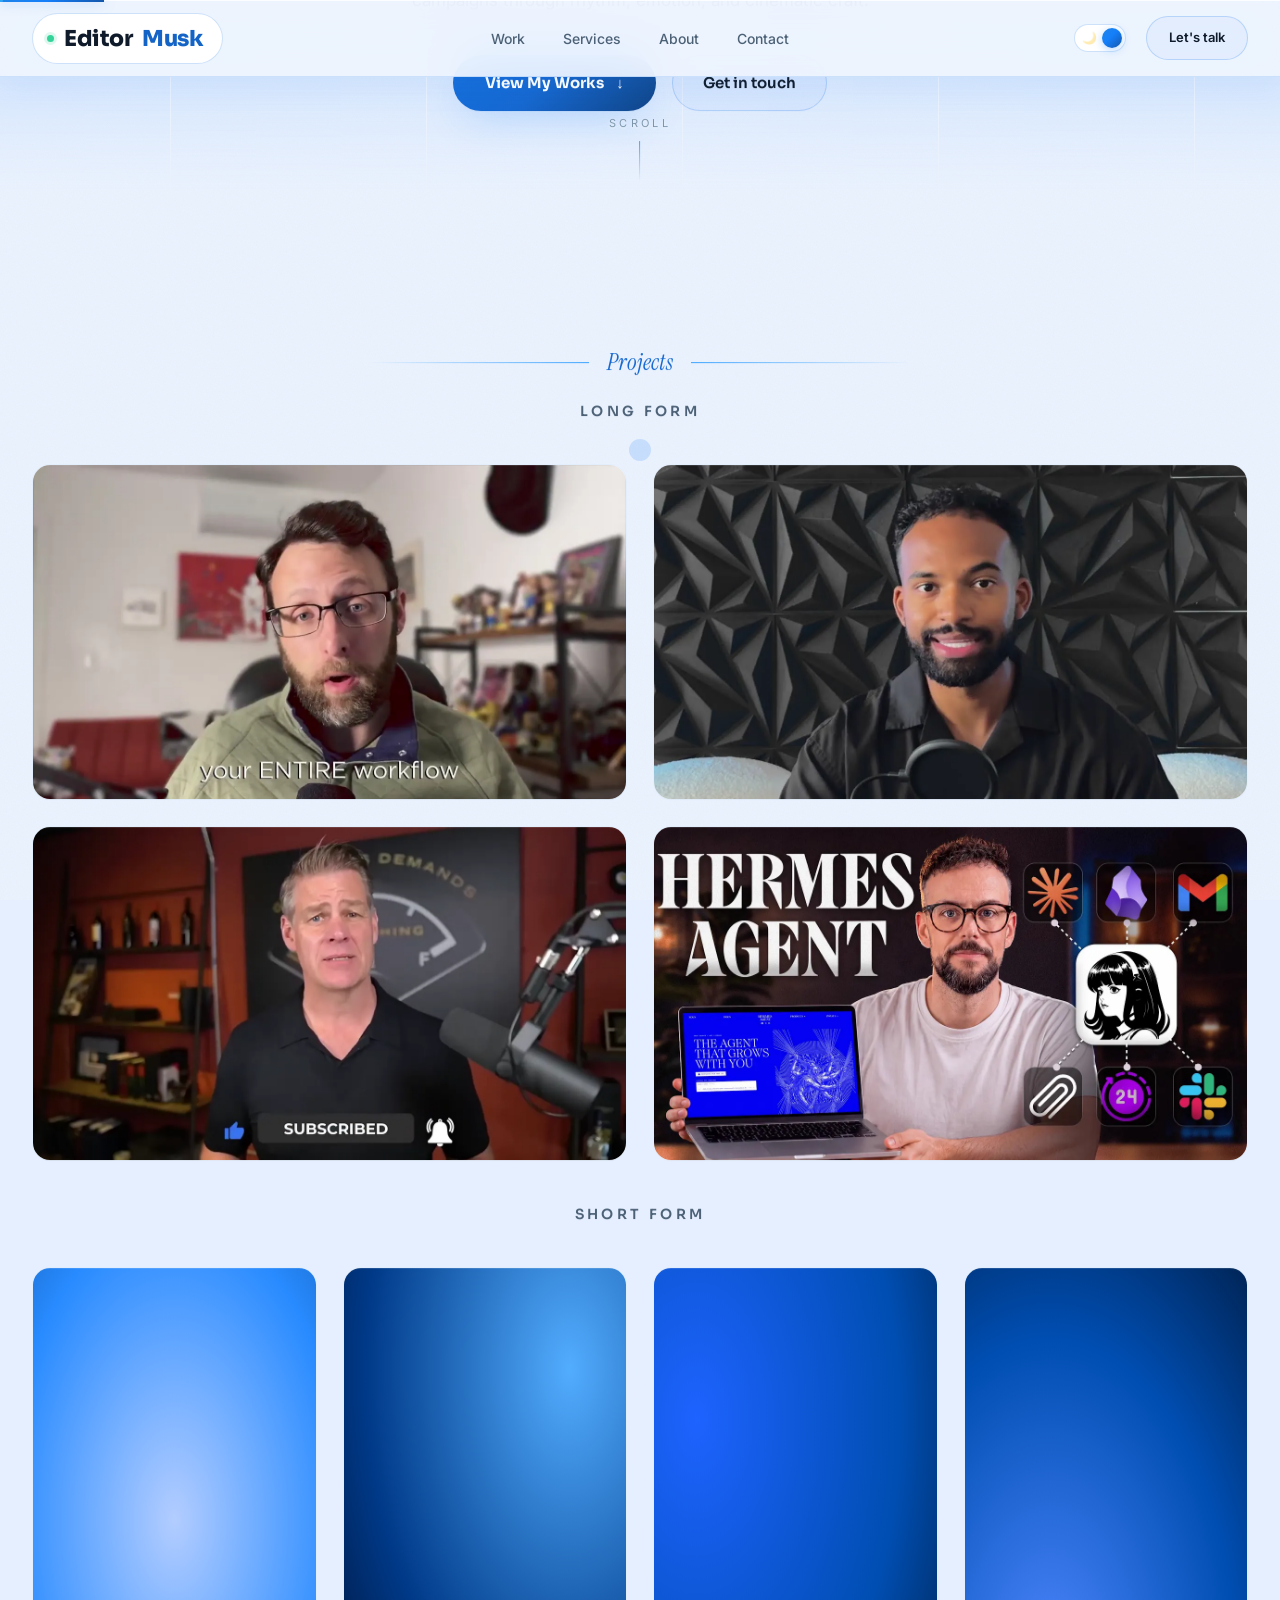
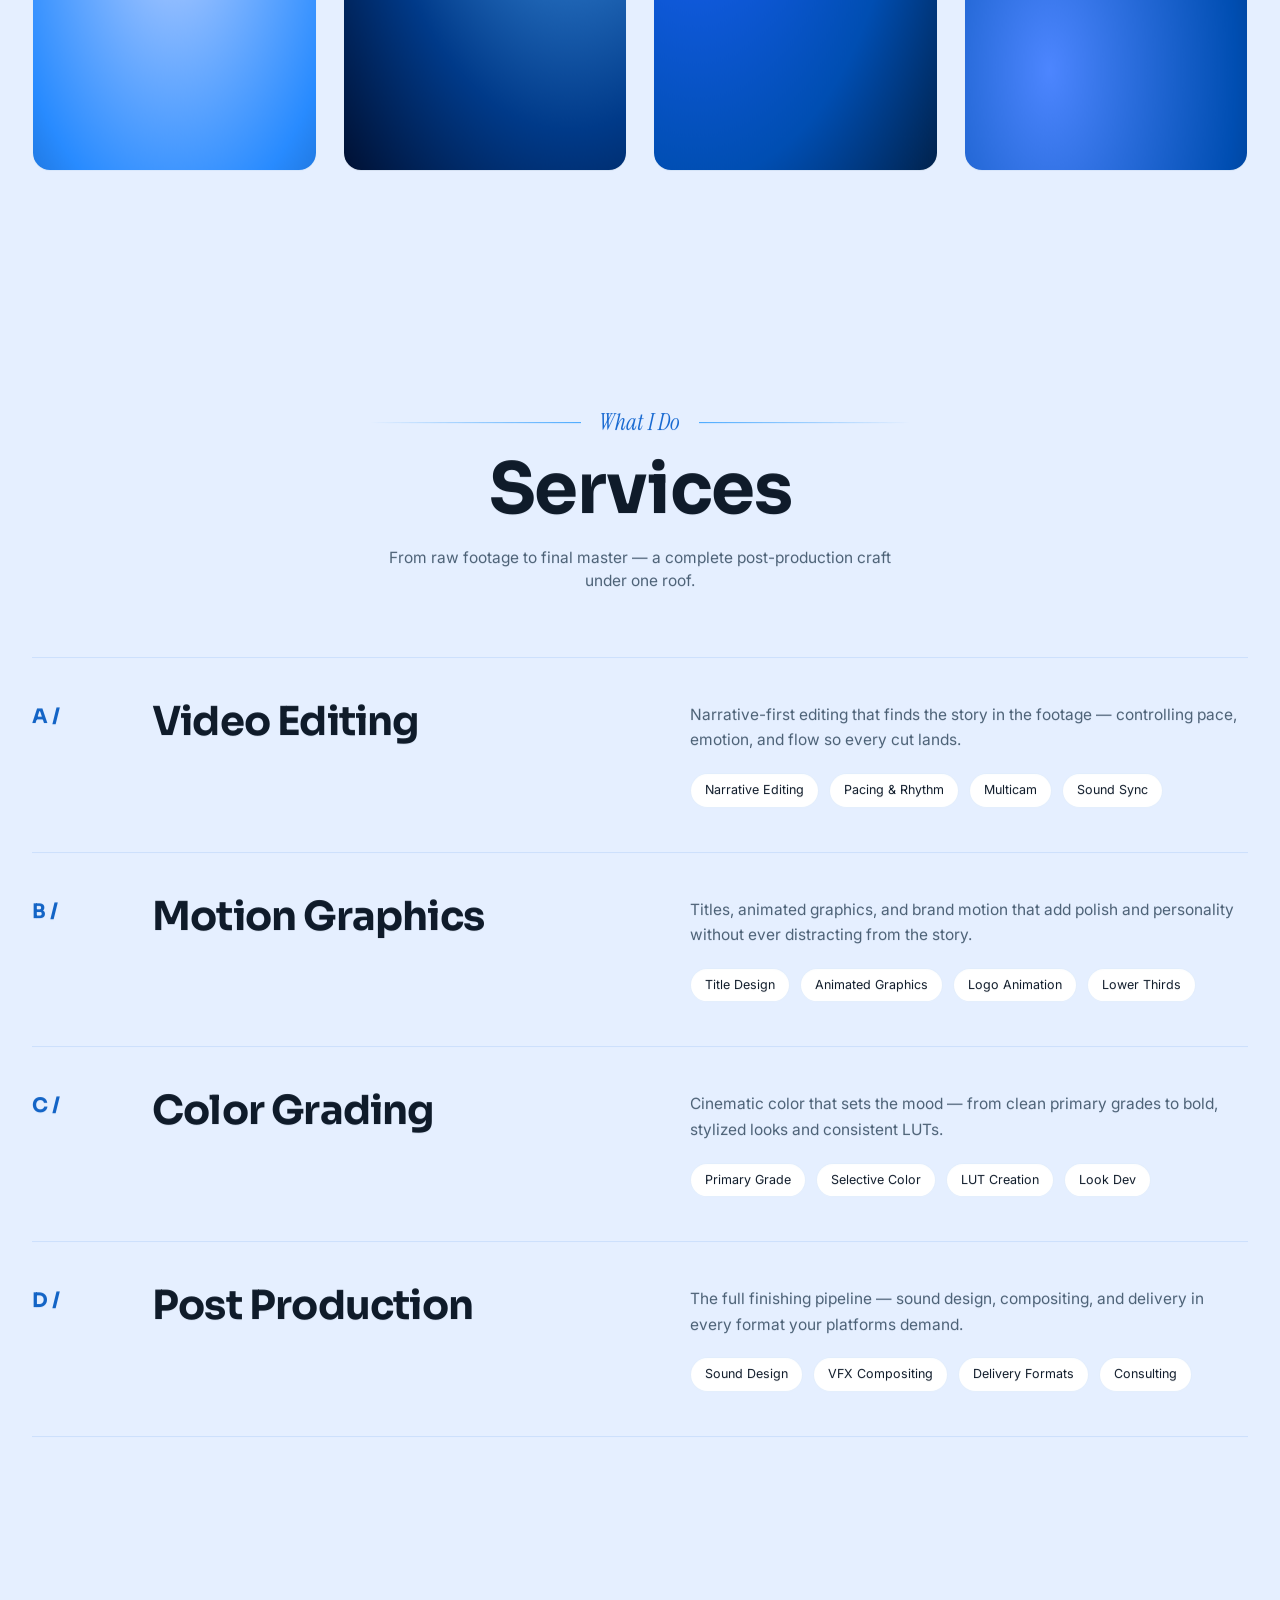
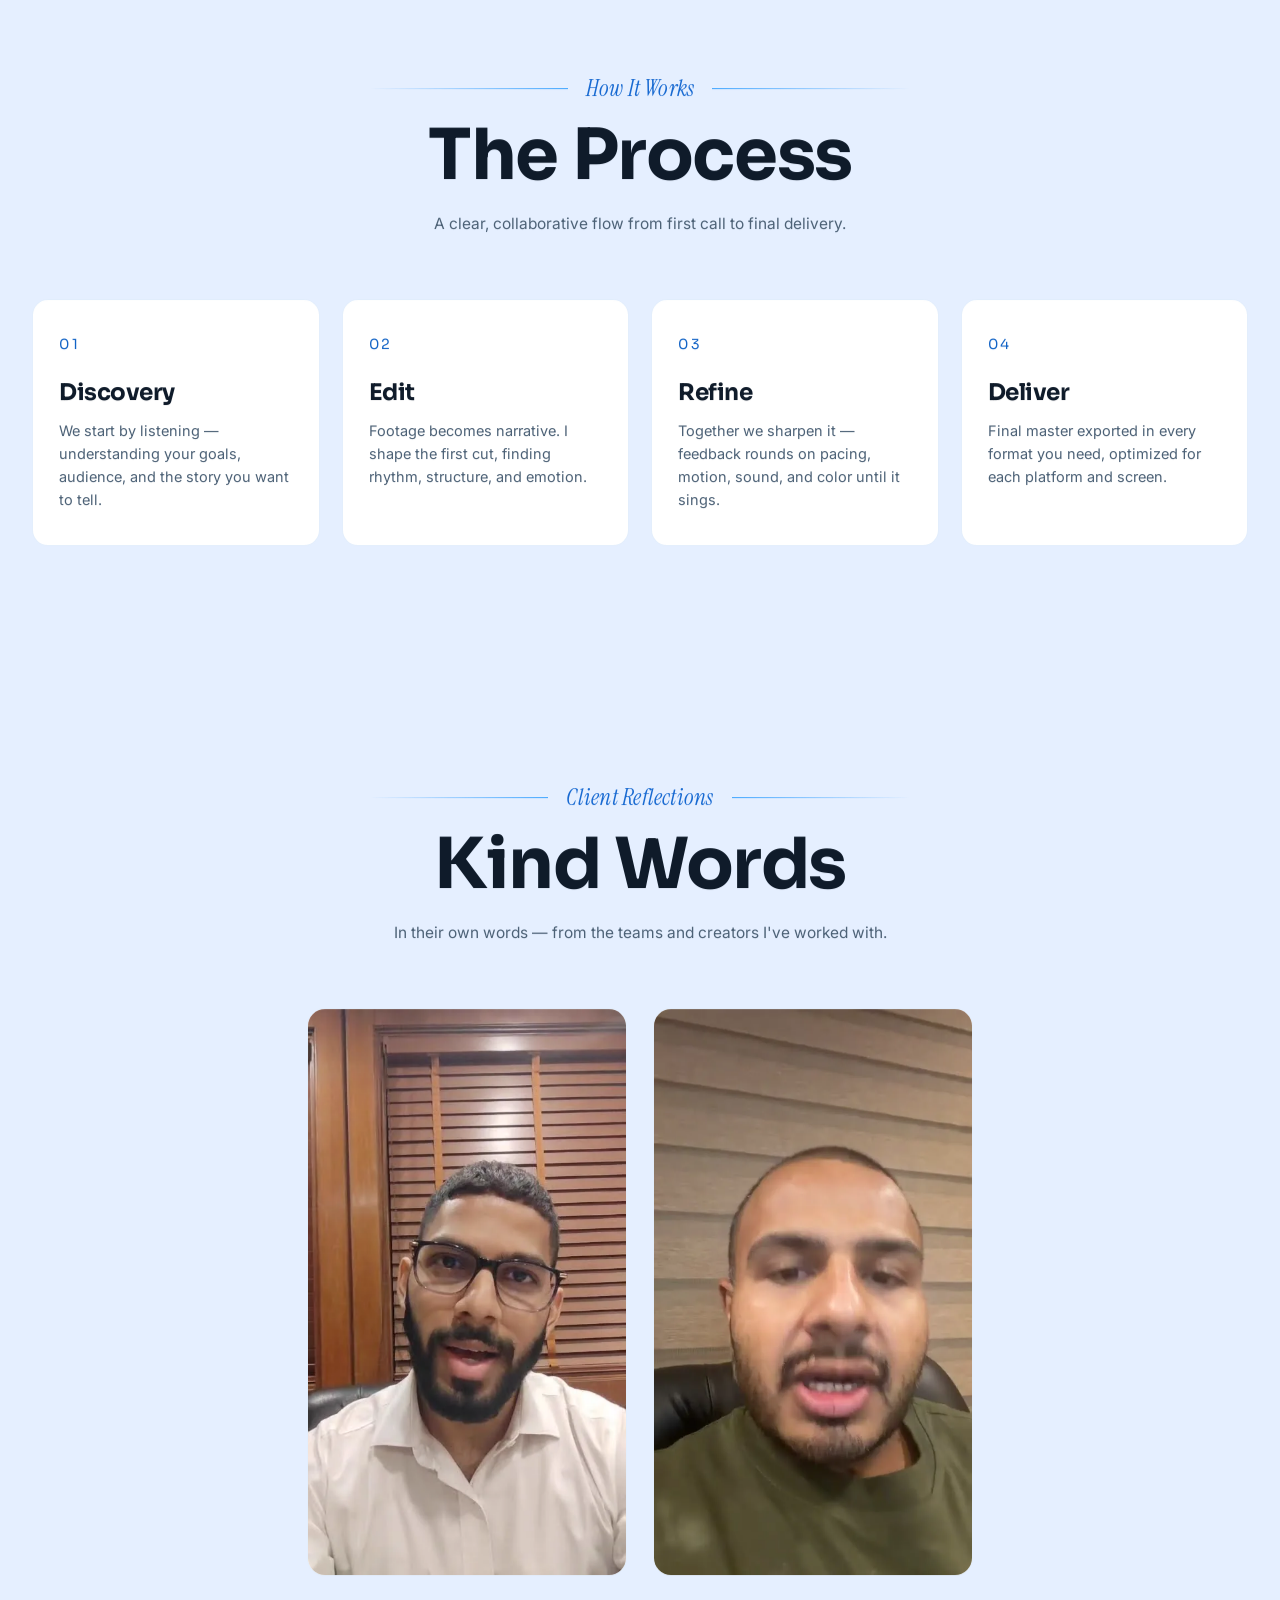
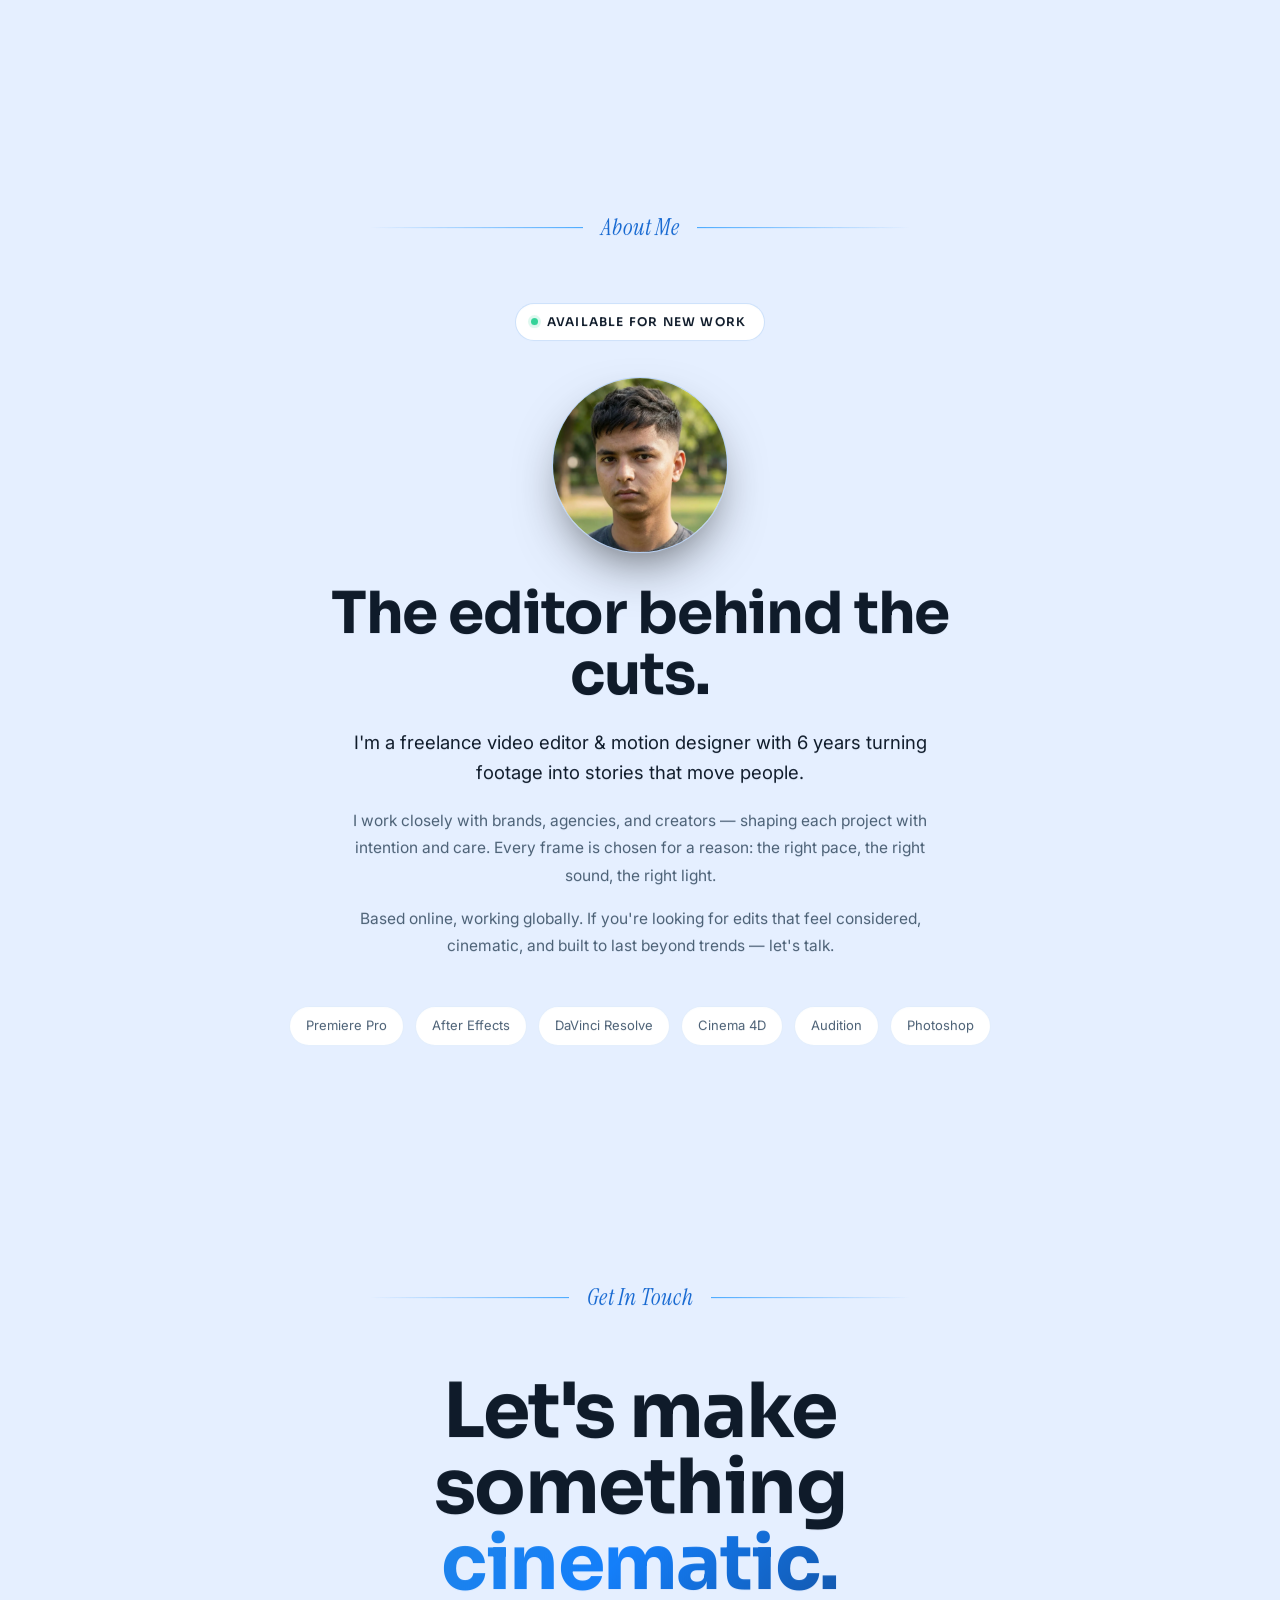
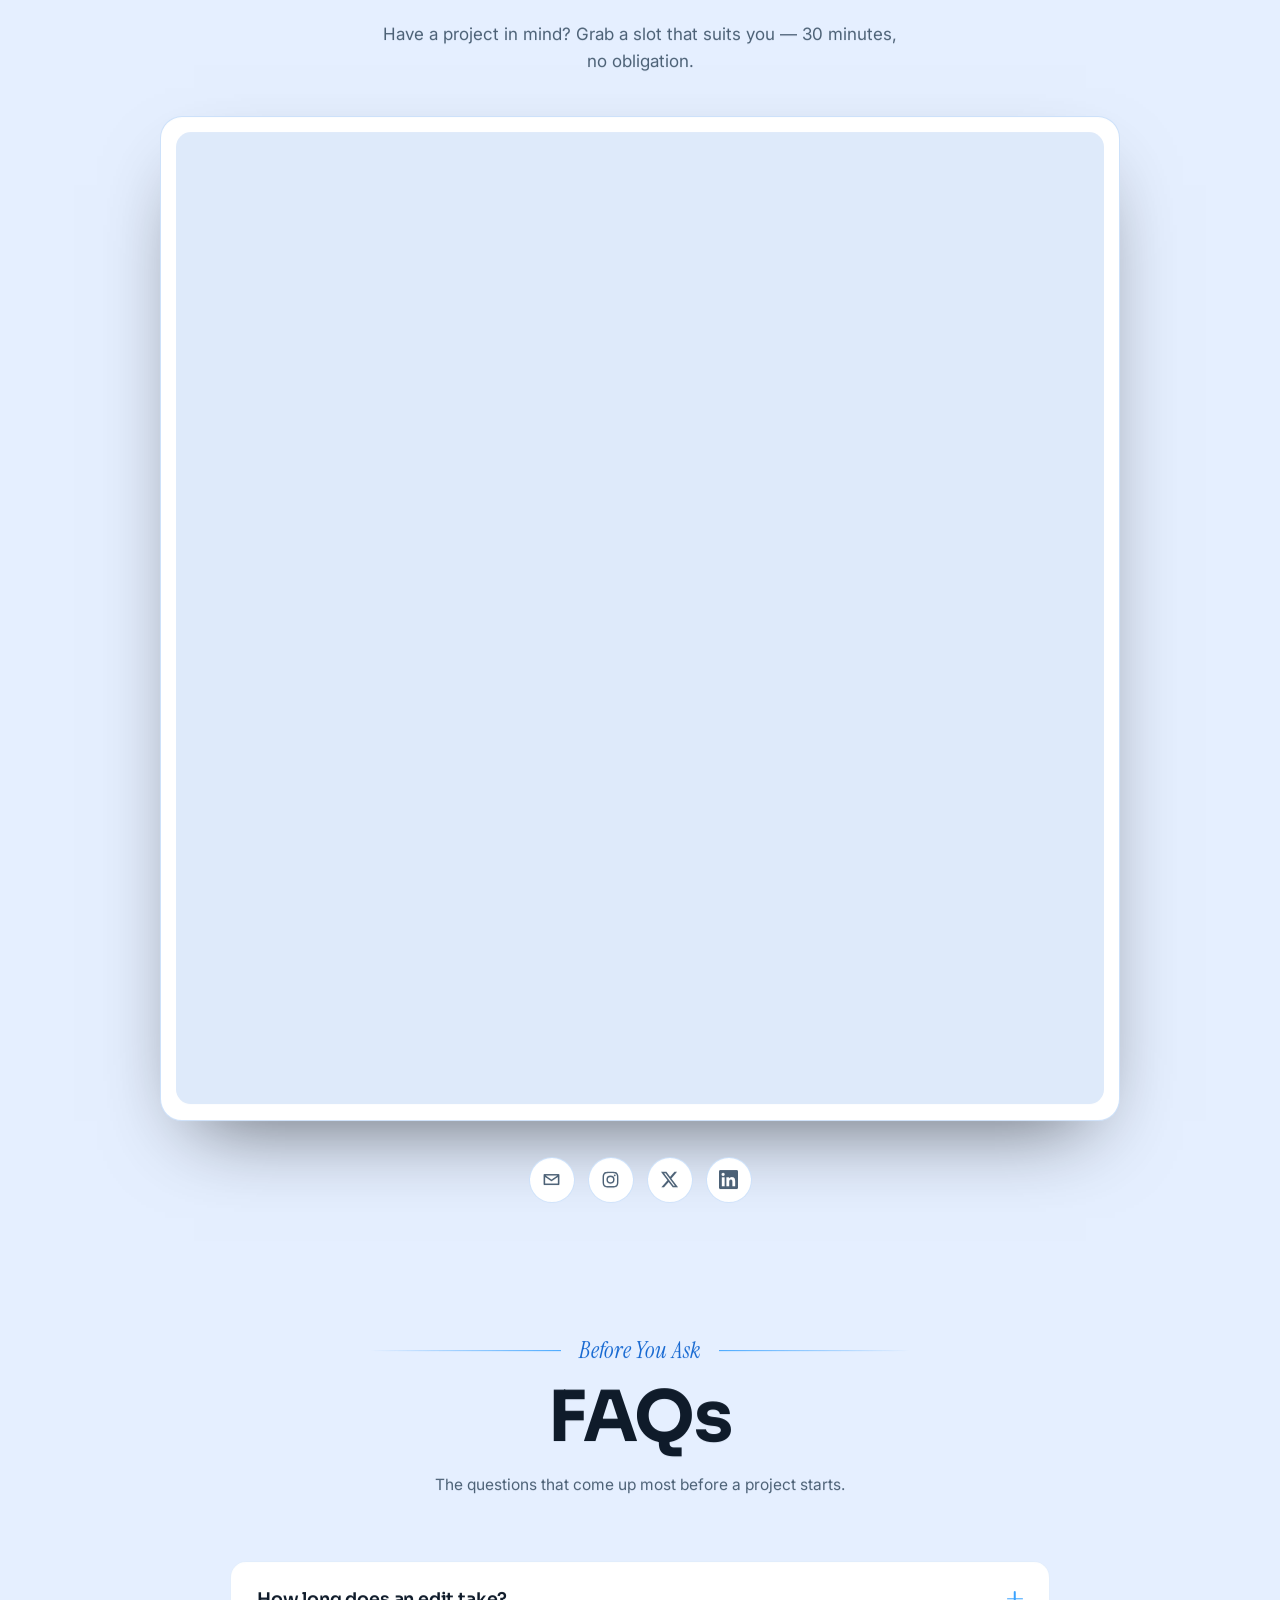
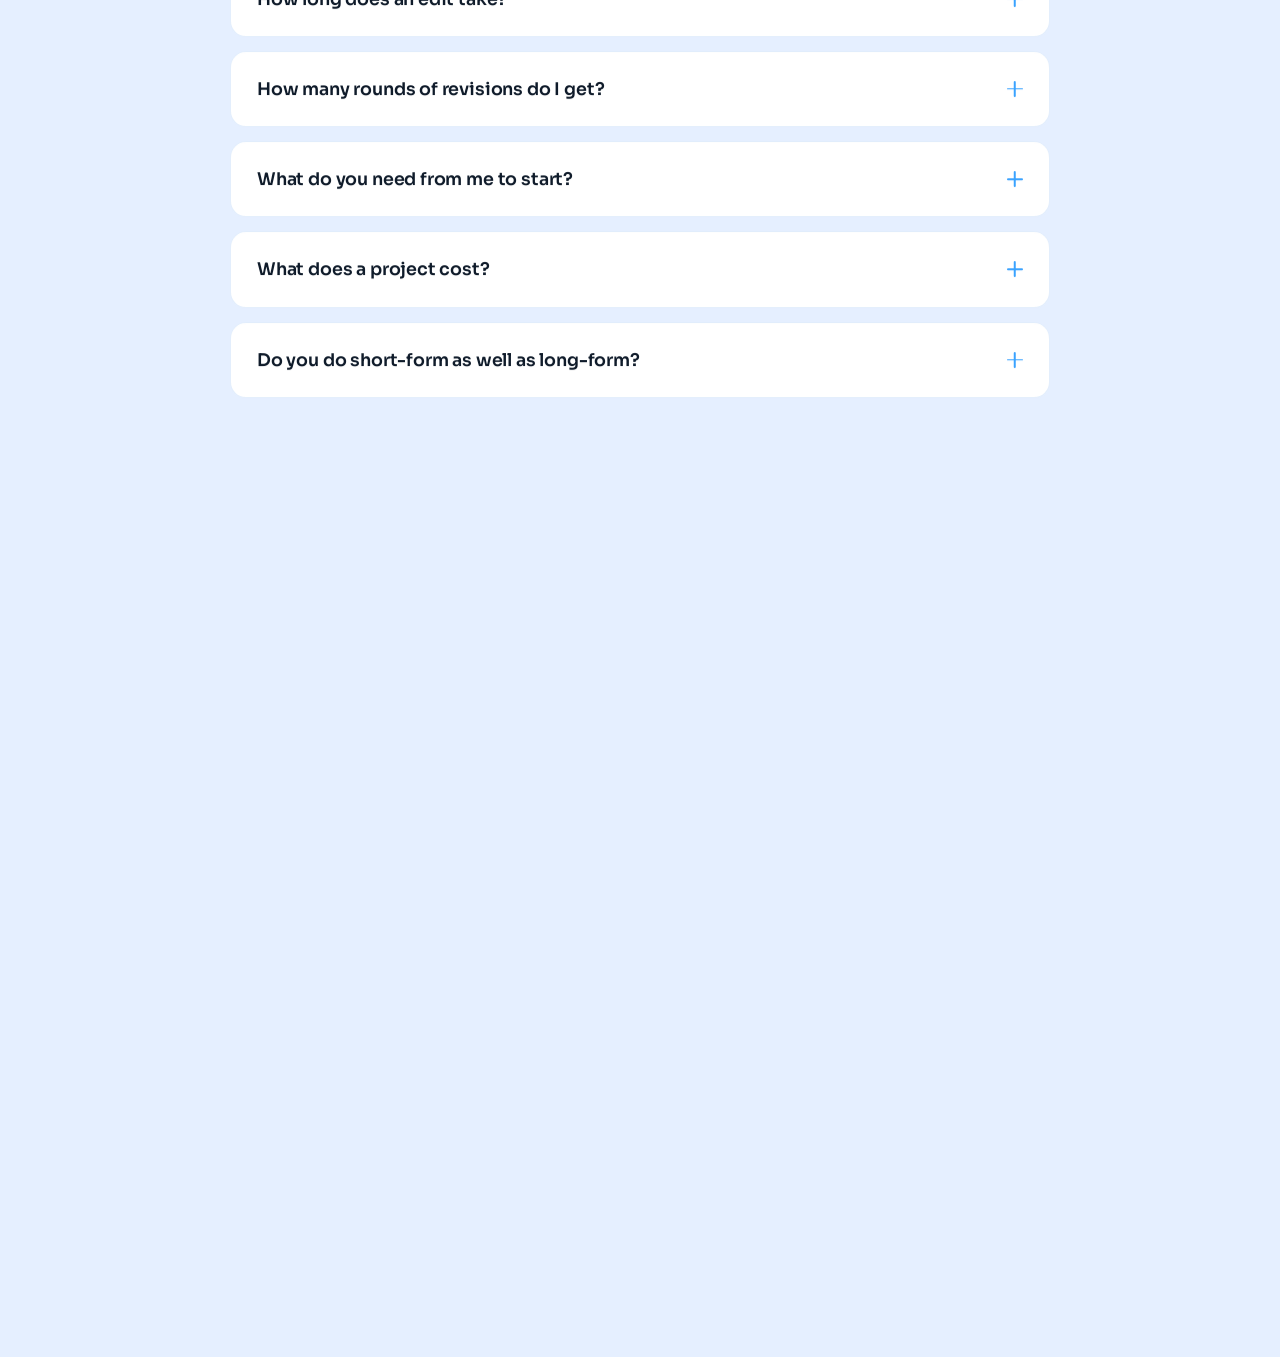
==== commit 0bf47690: "Match the bar motion to the reference exactly Paused the reference's own animations and stepped thei" ====
--- a/index.html
+++ b/index.html
@@ -24,12 +24,12 @@
        revalidated but these are not, and an old script against new markup
        silently broke the whole video viewer once already. Bump it whenever
        anything in css/ or js/ changes. -->
-  <link rel="stylesheet" href="css/styles.css?v=2026-10-20b">
+  <link rel="stylesheet" href="css/styles.css?v=2026-10-20c">
   <!-- defer: both run after the document is parsed, in this order. The
        shader self-gates on readyState and main.js needs the DOM, so neither
        needs to block parsing. The theme script above stays inline on
        purpose — it has to set the class before the first paint. -->
-  <script src="js/main.js?v=2026-10-20b" defer></script>
+  <script src="js/main.js?v=2026-10-20c" defer></script>
 
 </head>
 <body>
@@ -84,19 +84,19 @@
          to live here. Plain DOM, so it costs no canvas and no shader. -->
     <div class="hero-bars">
       <i style="--s:1;--d:0.0s"></i>
-      <i style="--s:0.843;--d:0.1s"></i>
-      <i style="--s:0.7;--d:0.2s"></i>
-      <i style="--s:0.574;--d:0.3s"></i>
-      <i style="--s:0.466;--d:0.4s"></i>
-      <i style="--s:0.377;--d:0.5s"></i>
-      <i style="--s:0.312;--d:0.6s"></i>
-      <i style="--s:0.28;--d:0.7s"></i>
-      <i style="--s:0.312;--d:0.8s"></i>
-      <i style="--s:0.377;--d:0.9s"></i>
-      <i style="--s:0.466;--d:1.0s"></i>
-      <i style="--s:0.574;--d:1.1s"></i>
-      <i style="--s:0.7;--d:1.2s"></i>
-      <i style="--s:0.843;--d:1.3s"></i>
+      <i style="--s:0.8818;--d:0.1s"></i>
+      <i style="--s:0.7675;--d:0.2s"></i>
+      <i style="--s:0.6576;--d:0.3s"></i>
+      <i style="--s:0.5532;--d:0.4s"></i>
+      <i style="--s:0.4557;--d:0.5s"></i>
+      <i style="--s:0.3678;--d:0.6s"></i>
+      <i style="--s:0.3;--d:0.7s"></i>
+      <i style="--s:0.3678;--d:0.8s"></i>
+      <i style="--s:0.4557;--d:0.9s"></i>
+      <i style="--s:0.5532;--d:1.0s"></i>
+      <i style="--s:0.6576;--d:1.1s"></i>
+      <i style="--s:0.7675;--d:1.2s"></i>
+      <i style="--s:0.8818;--d:1.3s"></i>
       <i style="--s:1;--d:1.4s"></i>
     </div>
     <span class="hero-core"></span>
--- a/css/styles.css
+++ b/css/styles.css
@@ -161,8 +161,8 @@
 .hero-bars i{flex:1 0 calc(100%/15);max-width:calc(100%/15);height:100%;
   transform:scaleY(var(--s,1));transform-origin:bottom;
   background:linear-gradient(to top,var(--bar),transparent);
-  animation:barBreathe 2.4s var(--d,0s) ease-in-out infinite alternate}
-@keyframes barBreathe{to{transform:scaleY(calc(var(--s,1) * .72))}}
+  animation:barBreathe 2s var(--d,0s) ease-in-out infinite alternate}
+@keyframes barBreathe{to{transform:scaleY(calc(var(--s,1) * .7))}}
 /* light has far less room before the bars start competing with the type */
 html.light .hero-bars{opacity:.5}
 /* No phone override: the field is symmetric now, and hiding the tail would
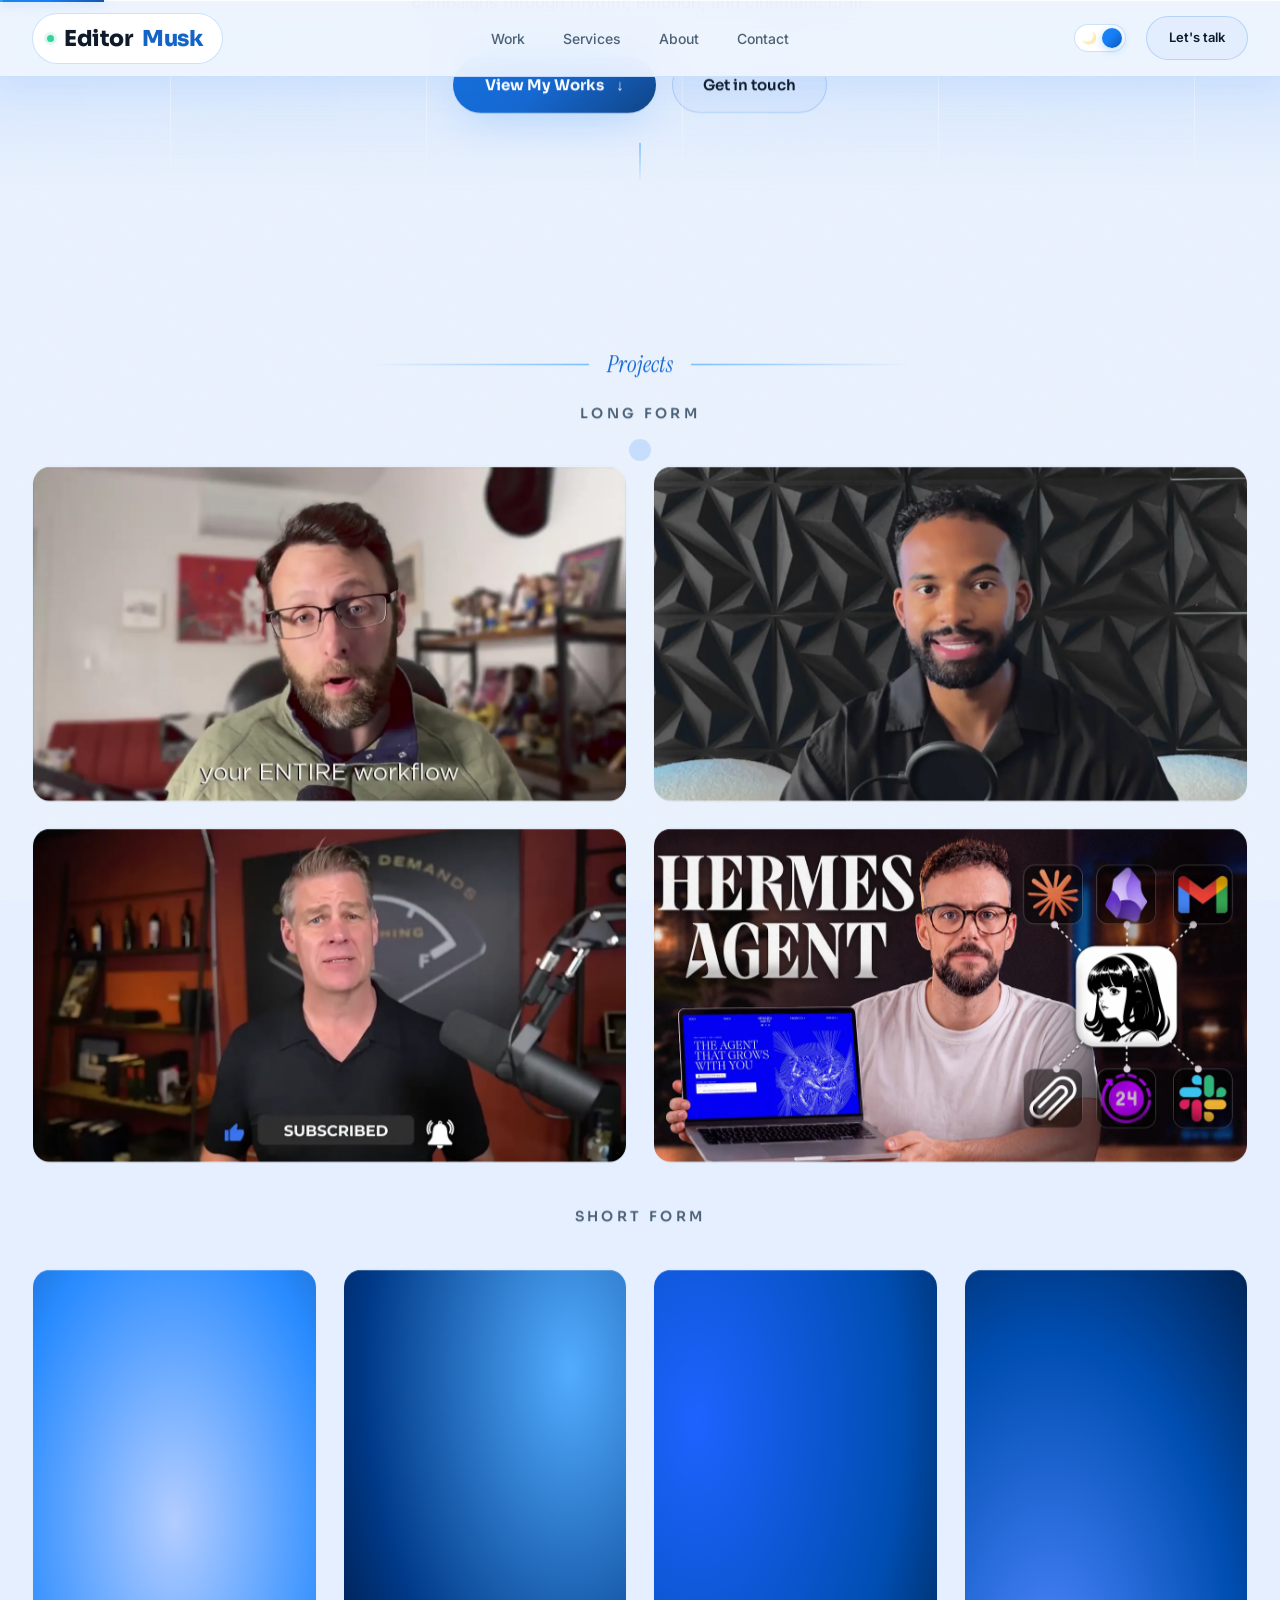
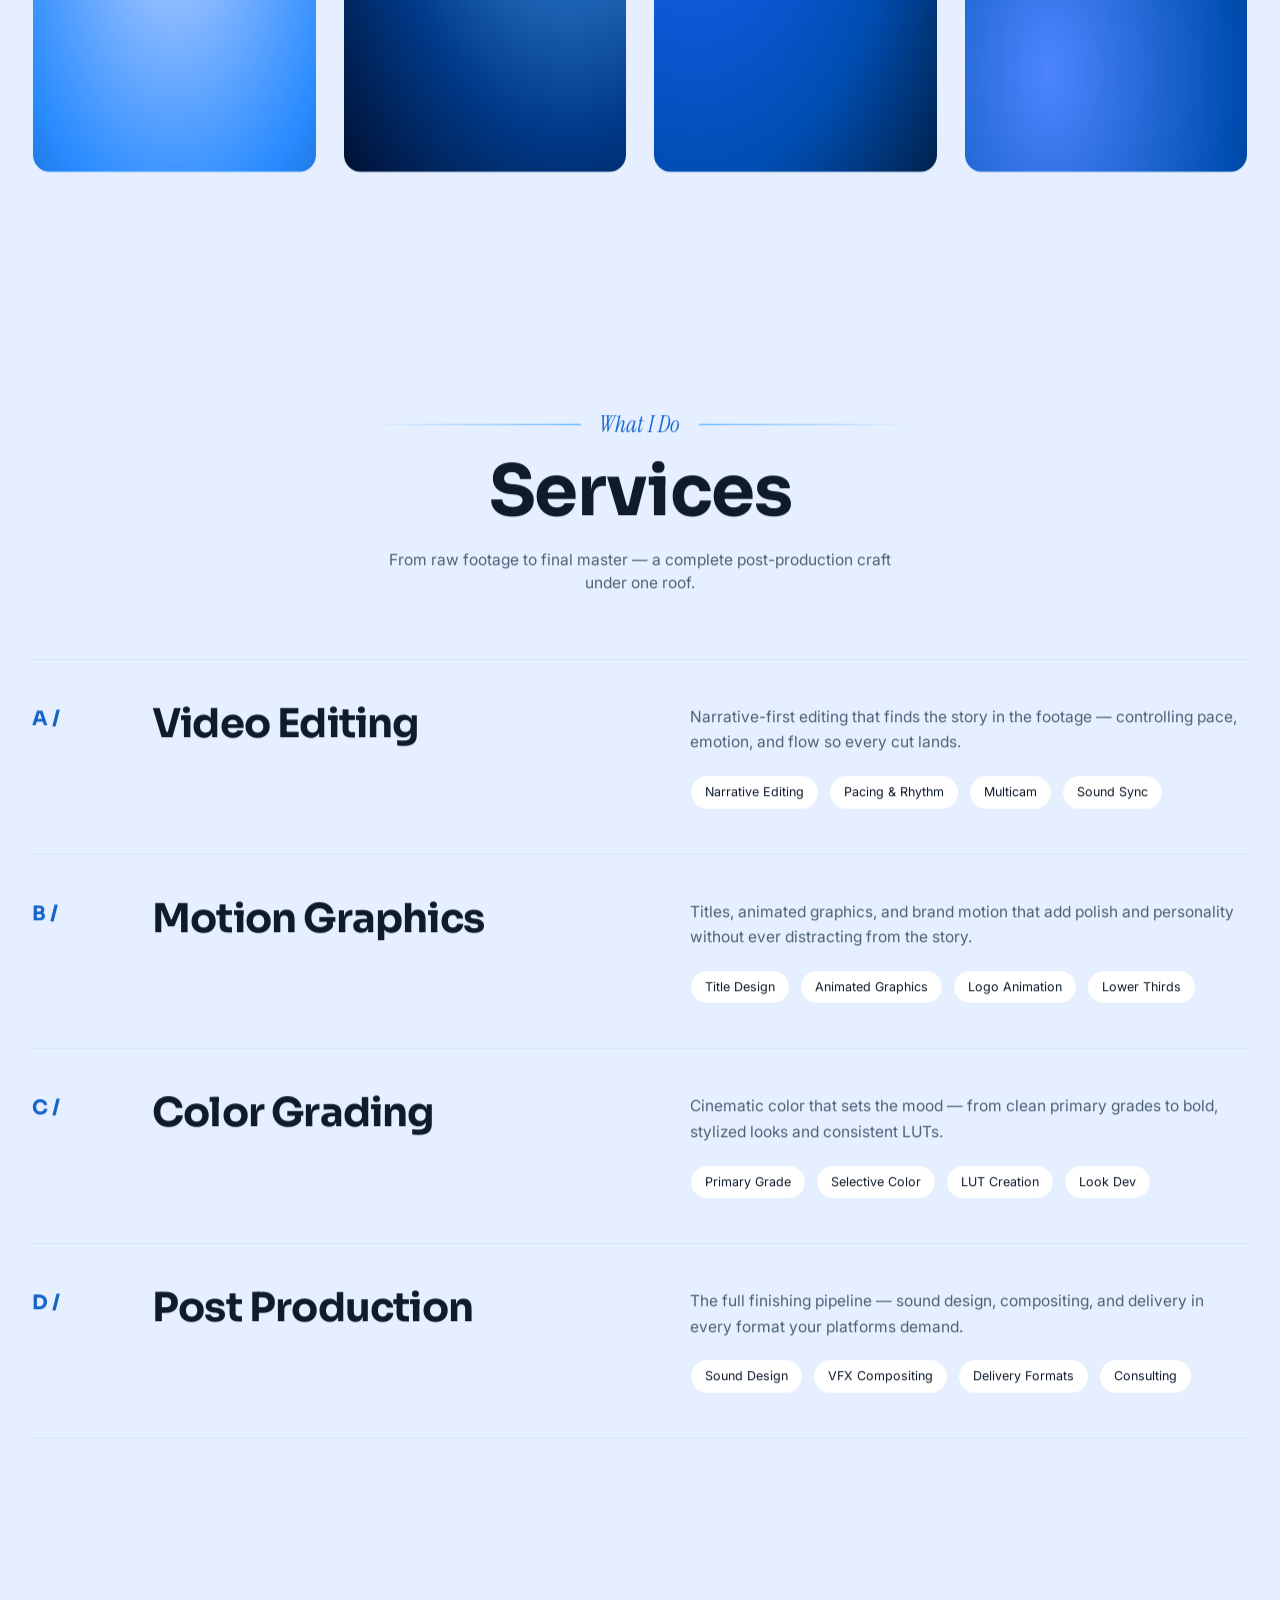
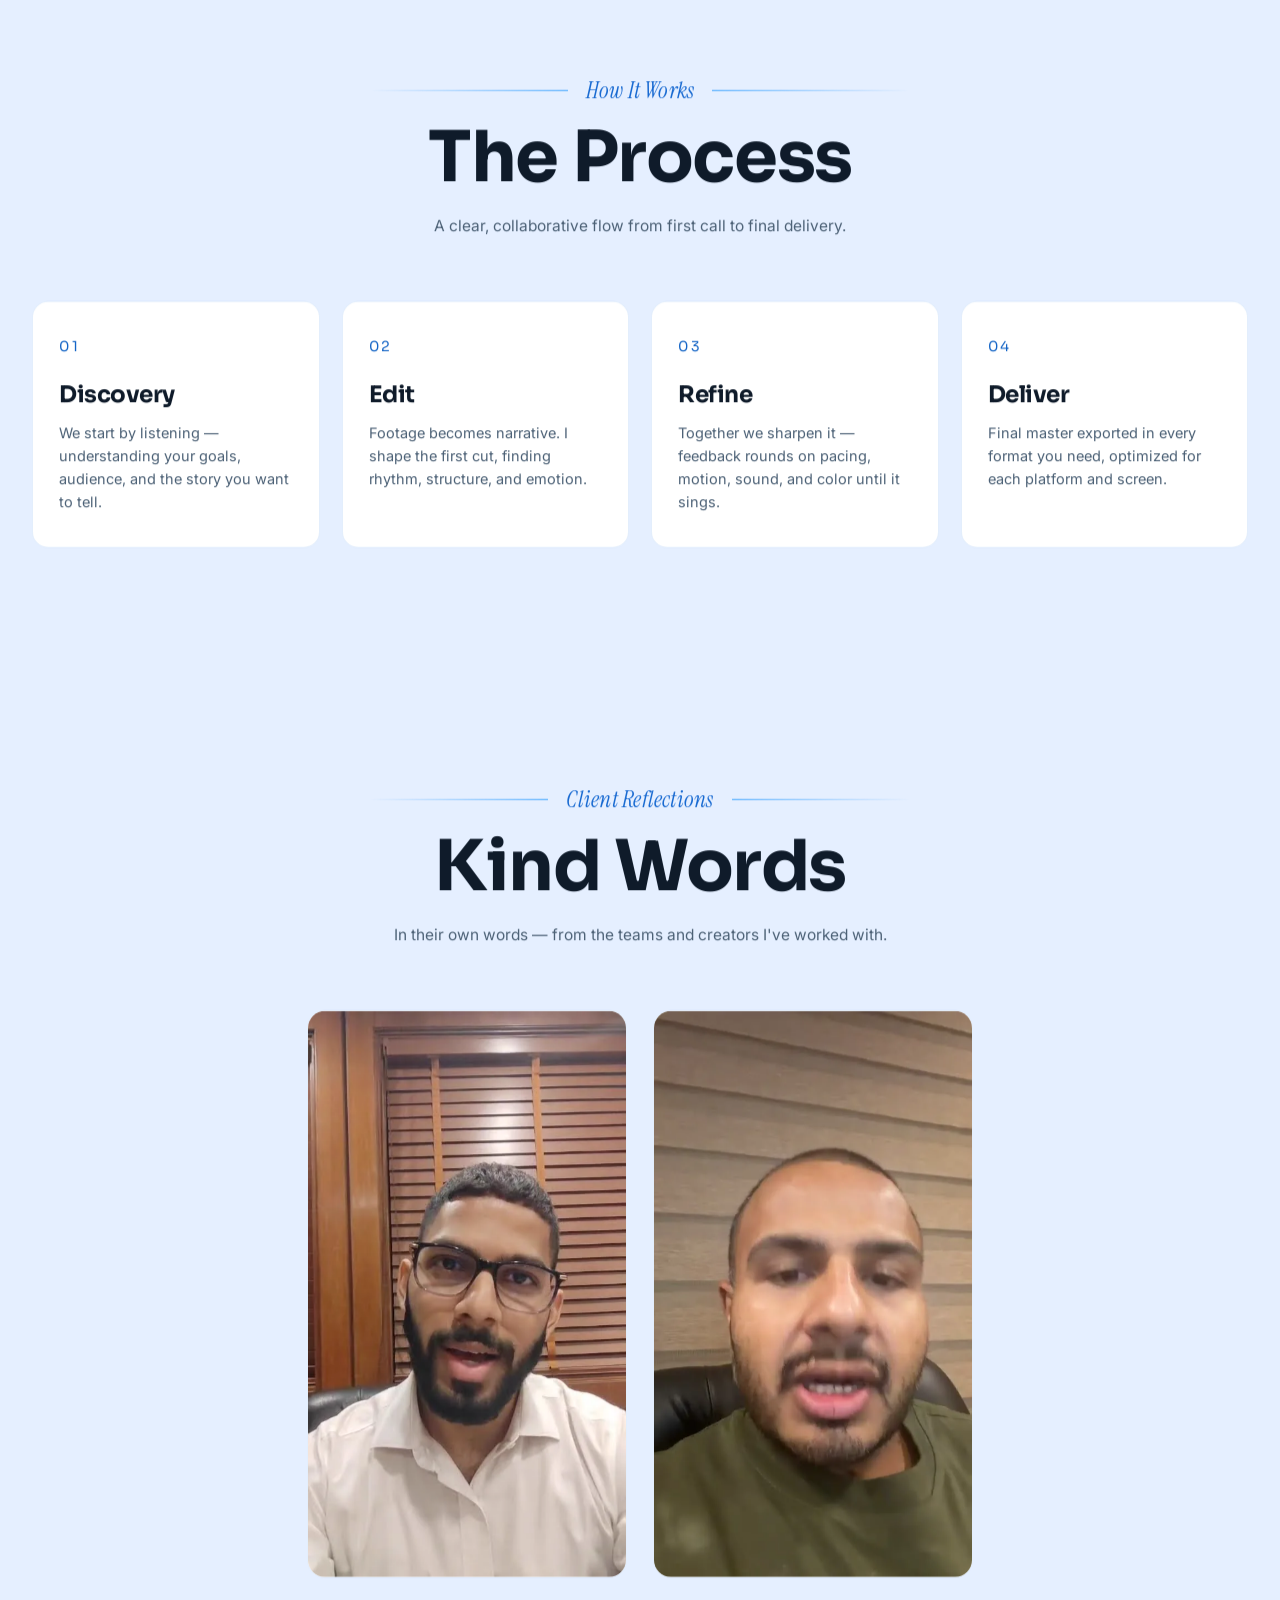
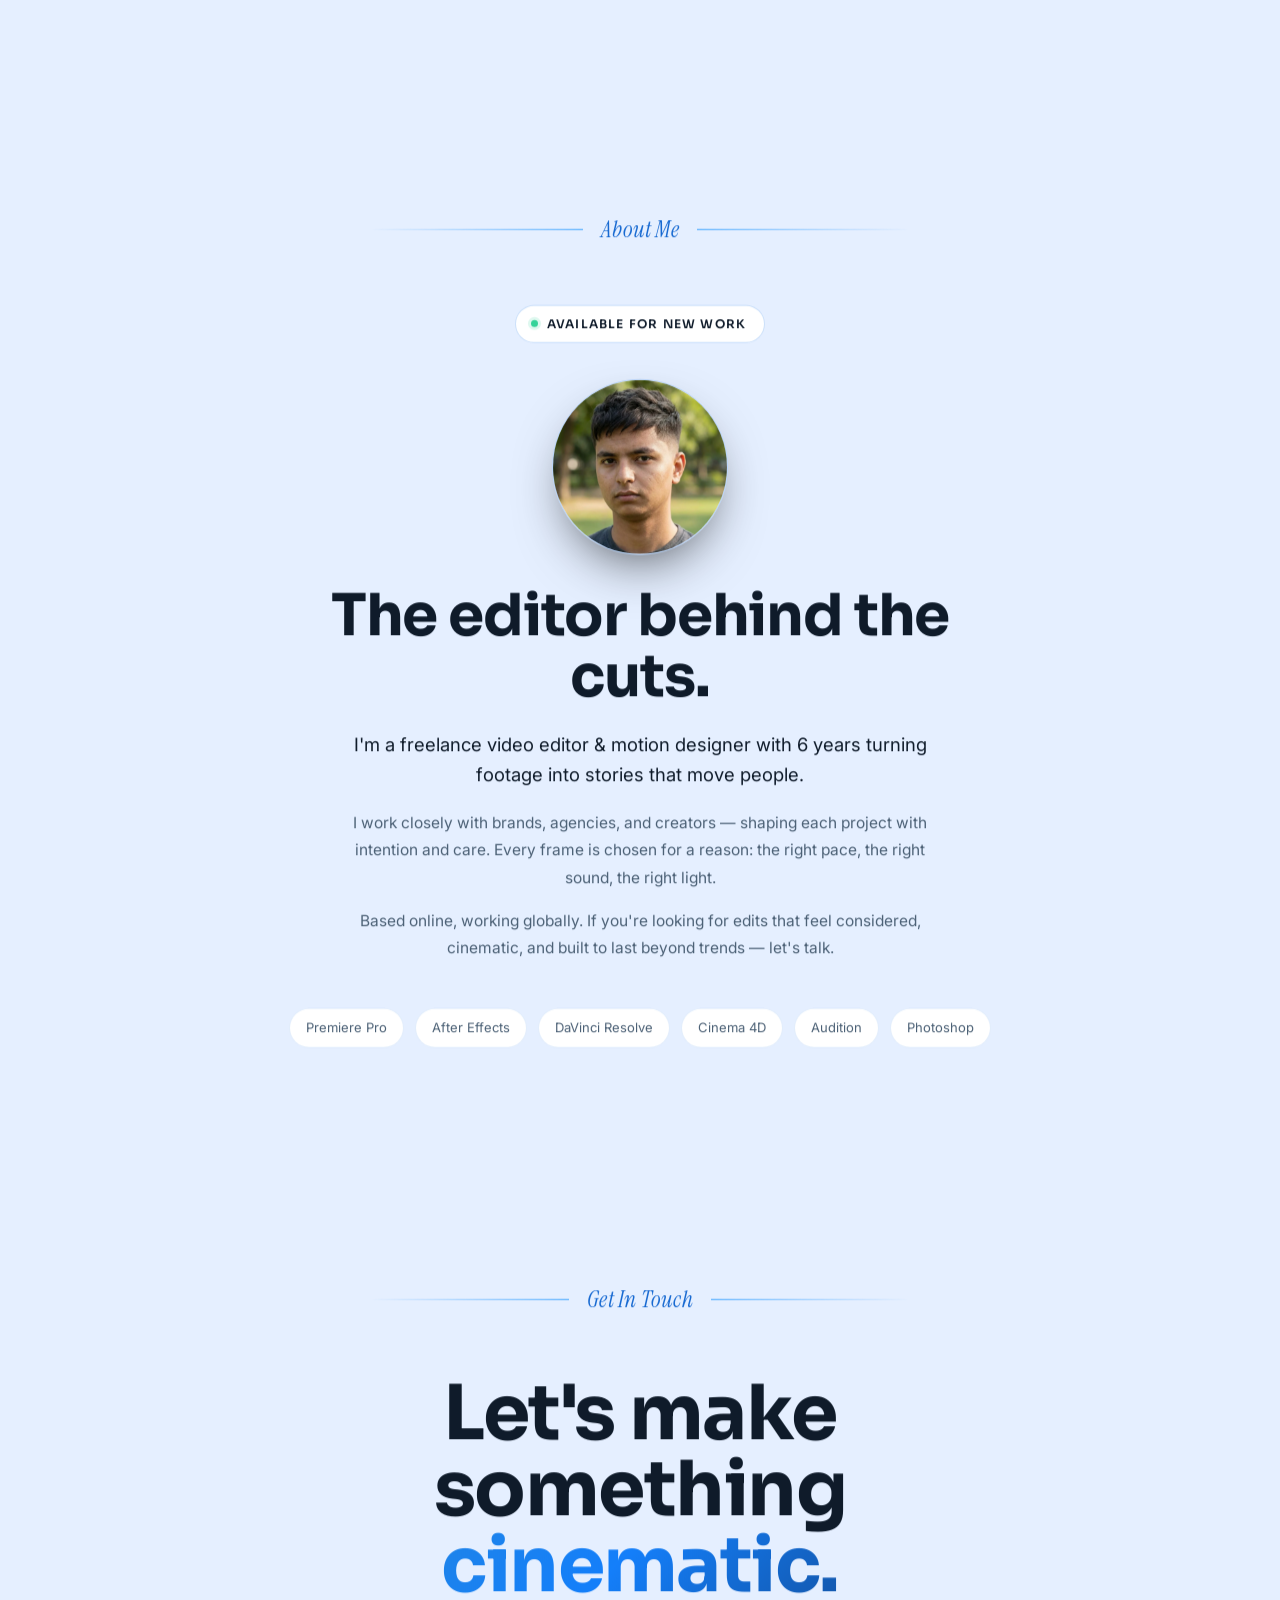
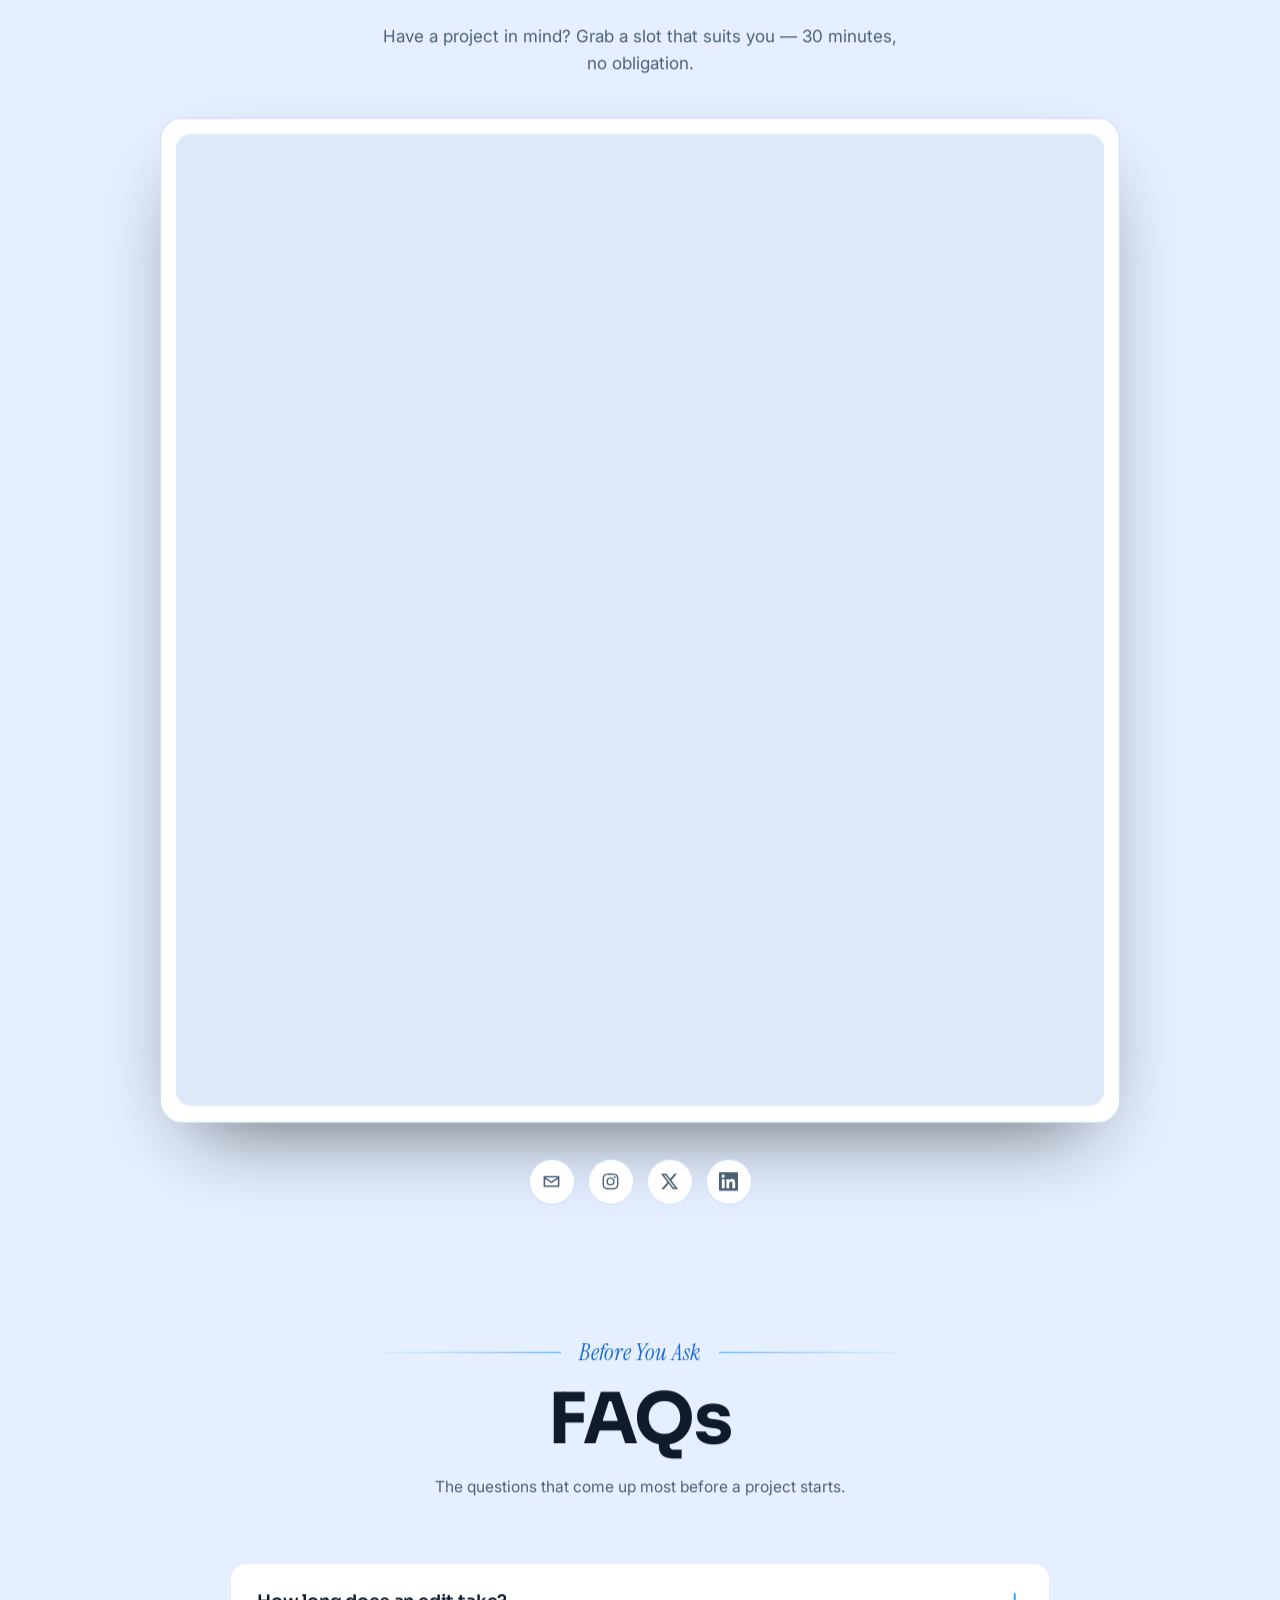
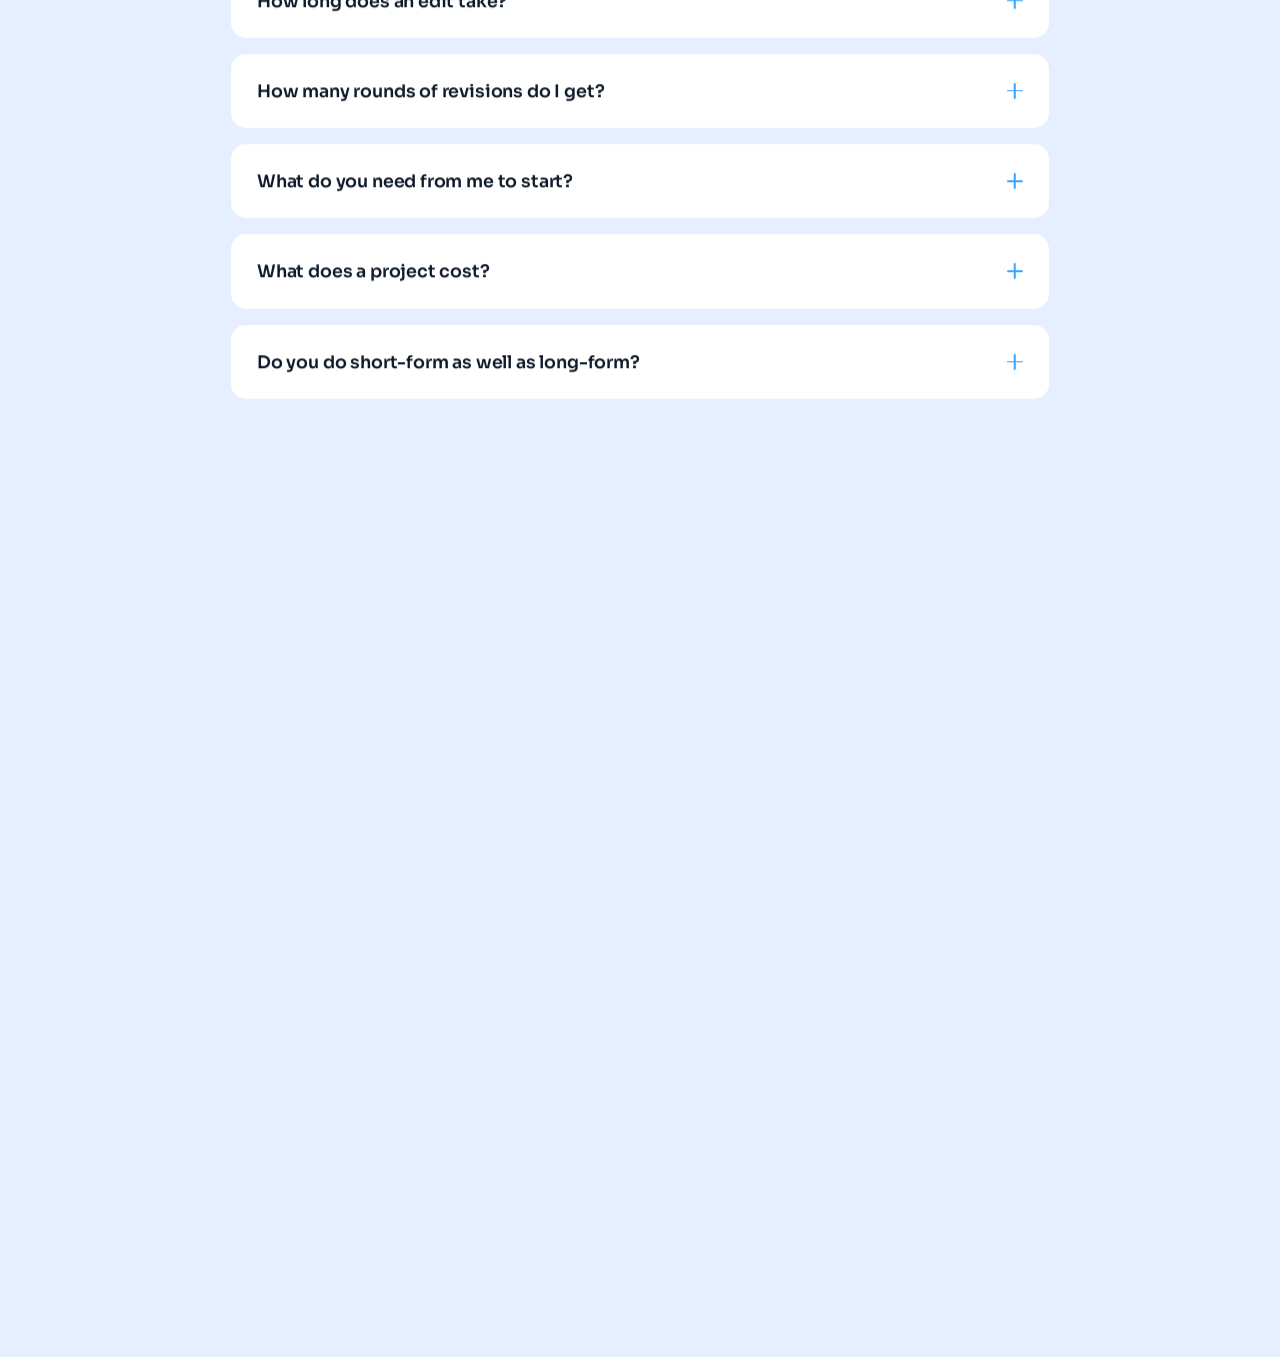
==== commit 8e9ff6b6: "Brighter bars, drop the SCROLL label, wipe the theme in Three things.  Bars in dark go from .62 to ." ====
--- a/index.html
+++ b/index.html
@@ -24,12 +24,12 @@
        revalidated but these are not, and an old script against new markup
        silently broke the whole video viewer once already. Bump it whenever
        anything in css/ or js/ changes. -->
-  <link rel="stylesheet" href="css/styles.css?v=2026-10-20c">
+  <link rel="stylesheet" href="css/styles.css?v=2026-10-20e">
   <!-- defer: both run after the document is parsed, in this order. The
        shader self-gates on readyState and main.js needs the DOM, so neither
        needs to block parsing. The theme script above stays inline on
        purpose — it has to set the class before the first paint. -->
-  <script src="js/main.js?v=2026-10-20c" defer></script>
+  <script src="js/main.js?v=2026-10-20e" defer></script>
 
 </head>
 <body>
@@ -113,7 +113,7 @@
       <a href="#contact" class="btn-ghost" data-cursor>Get in touch</a>
     </div>
   </div>
-  <div class="scroll-hint">Scroll<div class="ln"></div></div>
+  <div class="scroll-hint" aria-hidden="true"><div class="ln"></div></div>
 </section>
 
 <!-- WORK (FIRST — the showcase) -->
--- a/css/styles.css
+++ b/css/styles.css
@@ -157,7 +157,7 @@
    height and --d its delay, both set per bar in the markup.
    transform and opacity only, so the whole thing stays on the compositor. */
 .hero-bars{position:absolute;inset:0;display:flex;align-items:flex-end;
-  opacity:.62;pointer-events:none}
+  opacity:.88;pointer-events:none}
 .hero-bars i{flex:1 0 calc(100%/15);max-width:calc(100%/15);height:100%;
   transform:scaleY(var(--s,1));transform-origin:bottom;
   background:linear-gradient(to top,var(--bar),transparent);
@@ -354,7 +354,10 @@
 .btn-primary:hover::after{width:86%;opacity:1}
 .btn-ghost{display:inline-flex;align-items:center;padding:16px 30px;border-radius:100px;border:1px solid var(--line-strong);font-family:'Sora',sans-serif;font-weight:600;font-size:15px;color:var(--text);background:rgba(77,134,255,.05);transition:.35s}
 .btn-ghost:hover{background:rgba(77,134,255,.14);border-color:var(--violet-bright)}
-.scroll-hint{position:absolute;bottom:30px;left:50%;transform:translateX(-50%);font-size:11px;letter-spacing:.3em;color:var(--muted-2);text-transform:uppercase;display:flex;flex-direction:column;align-items:center;gap:10px;opacity:0;animation:fade 1.4s ease 1.5s forwards}
+/* The word is gone; what is left is the falling line, which says the same
+   thing without taking up a label. */
+.scroll-hint{position:absolute;bottom:30px;left:50%;transform:translateX(-50%);
+  display:flex;justify-content:center;pointer-events:none}
 .scroll-hint .ln{width:1px;height:40px;background:linear-gradient(var(--violet-bright),transparent);animation:drop 1.8s ease-in-out infinite}
 @keyframes drop{0%,100%{transform:scaleY(.3);transform-origin:top}50%{transform:scaleY(1);transform-origin:top}}
 .hero-inner{text-align:center;display:flex;flex-direction:column;align-items:center}
@@ -805,3 +808,20 @@
   .scroll-hint{display:none}                /* no vertical room for it */
   .hero{padding-top:92px;padding-bottom:52px}
 }
+
+
+/* ============ THEME WIPE ============
+   The new theme is clipped in as a growing circle centred on the toggle.
+   js/main.js drives the circle; all this does is get the browser's own
+   cross-fade out of the way and set the stacking so the new state is revealed
+   OVER the old one rather than blended with it. */
+@media(prefers-reduced-motion:no-preference){
+  ::view-transition-old(root),
+  ::view-transition-new(root){animation:none;mix-blend-mode:normal}
+  ::view-transition-old(root){z-index:1}
+  ::view-transition-new(root){z-index:2}
+}
+/* A view transition snapshots the page and paints it over the top. Anything
+   mid-animation is frozen in that snapshot, which is fine for half a second —
+   but the fixed header would otherwise be captured twice. */
+::view-transition-group(root){animation-duration:.5s}
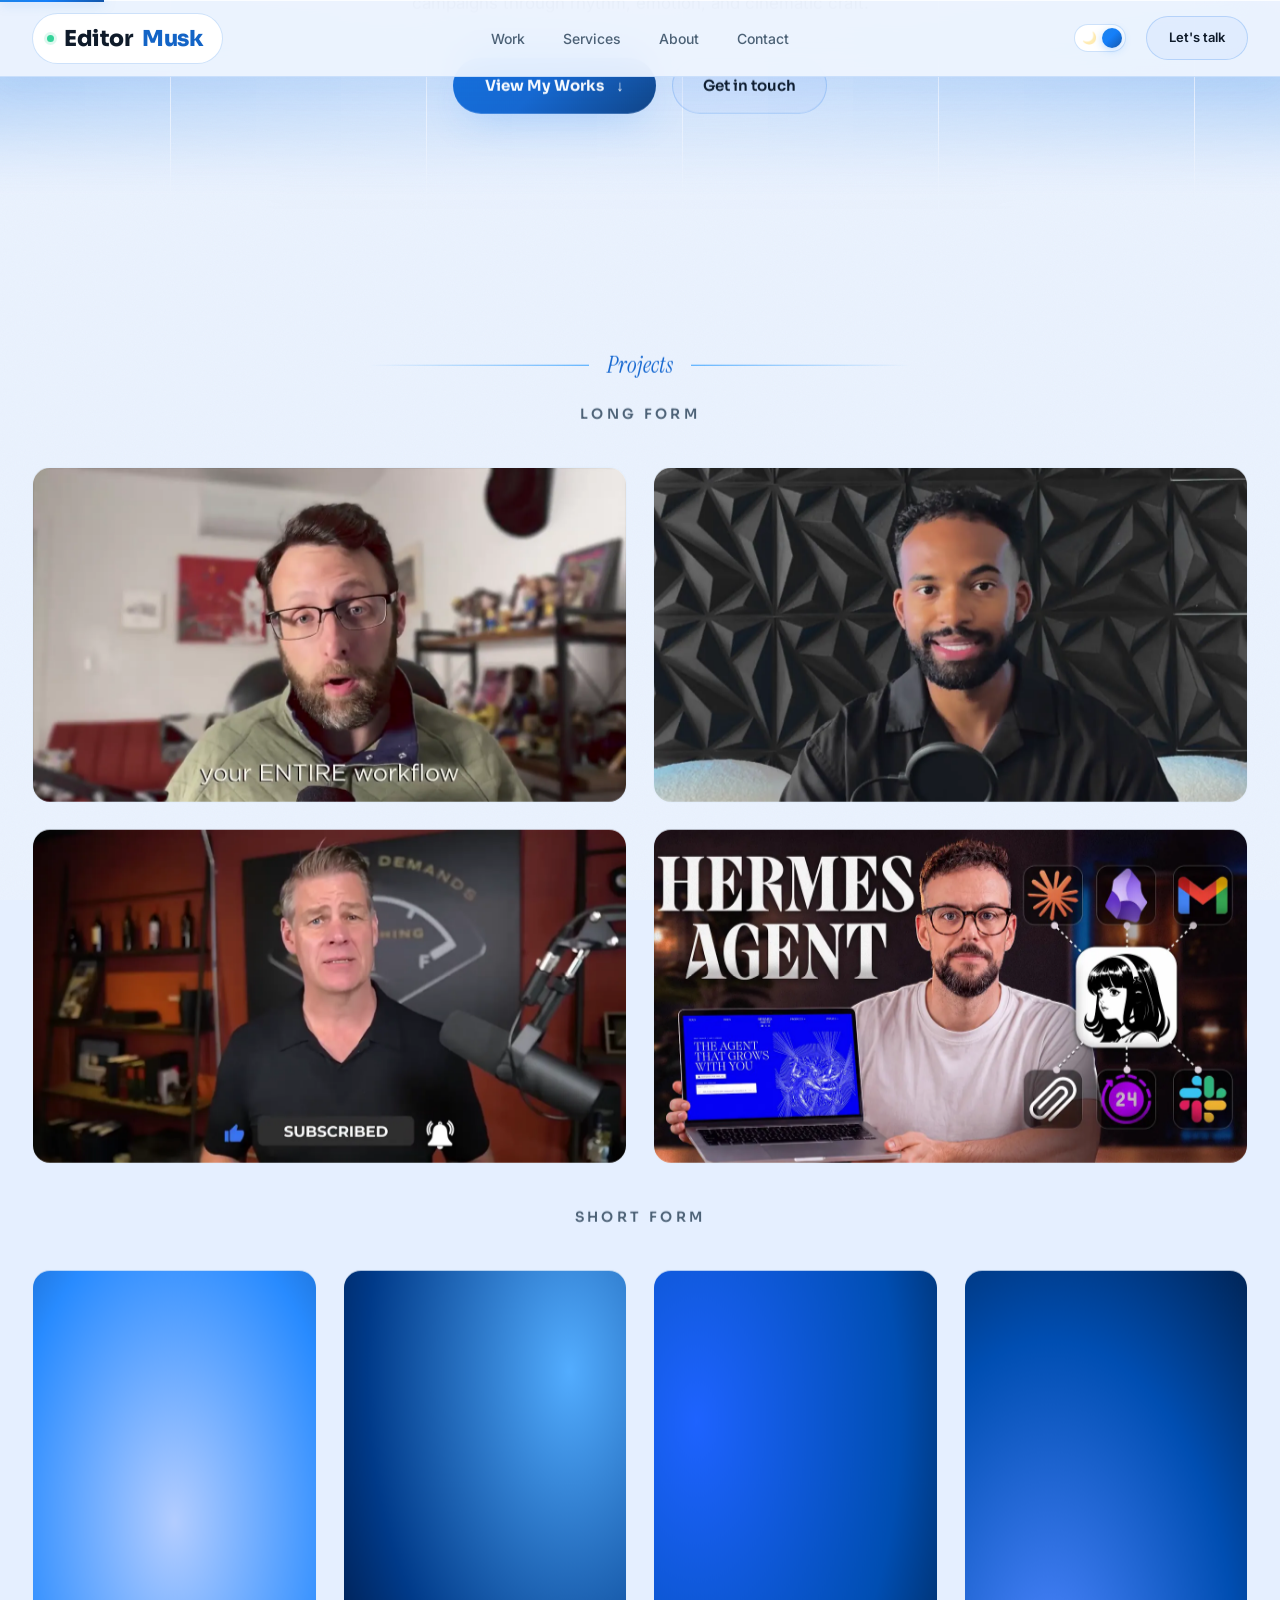
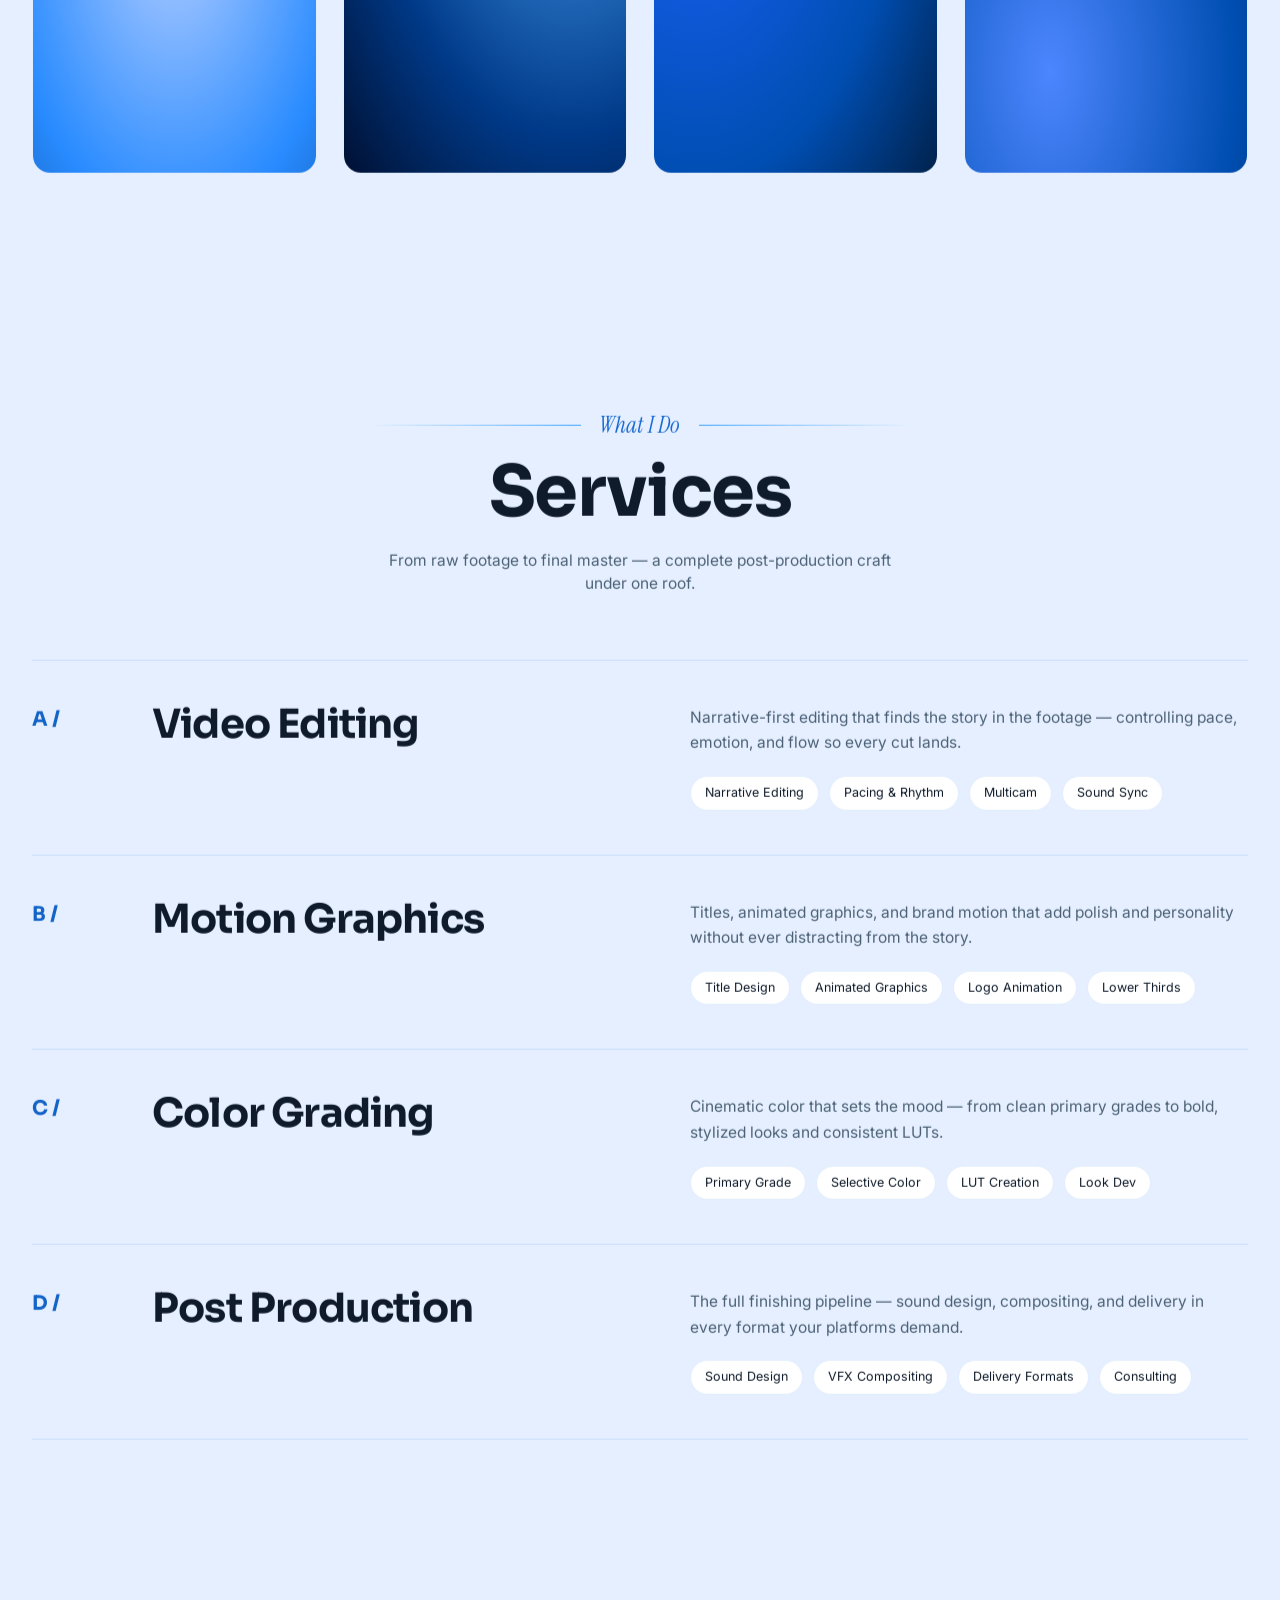
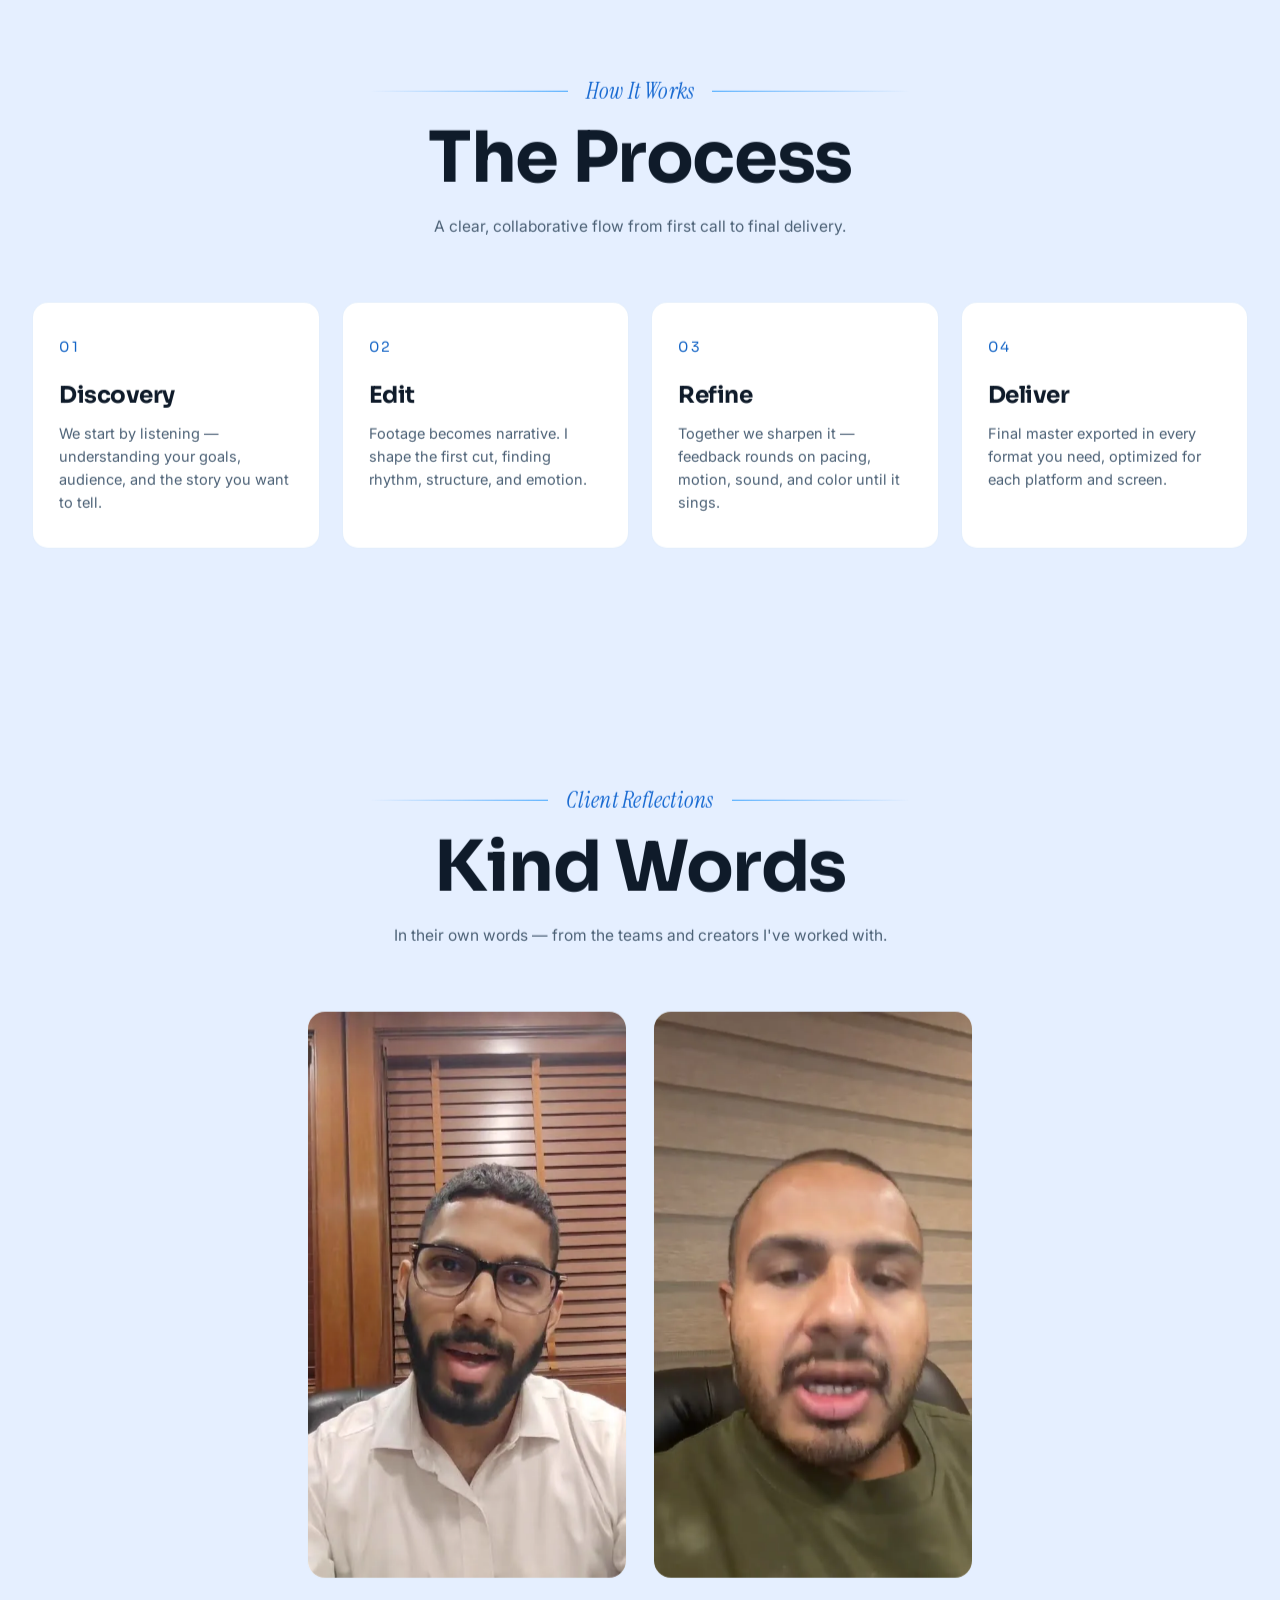
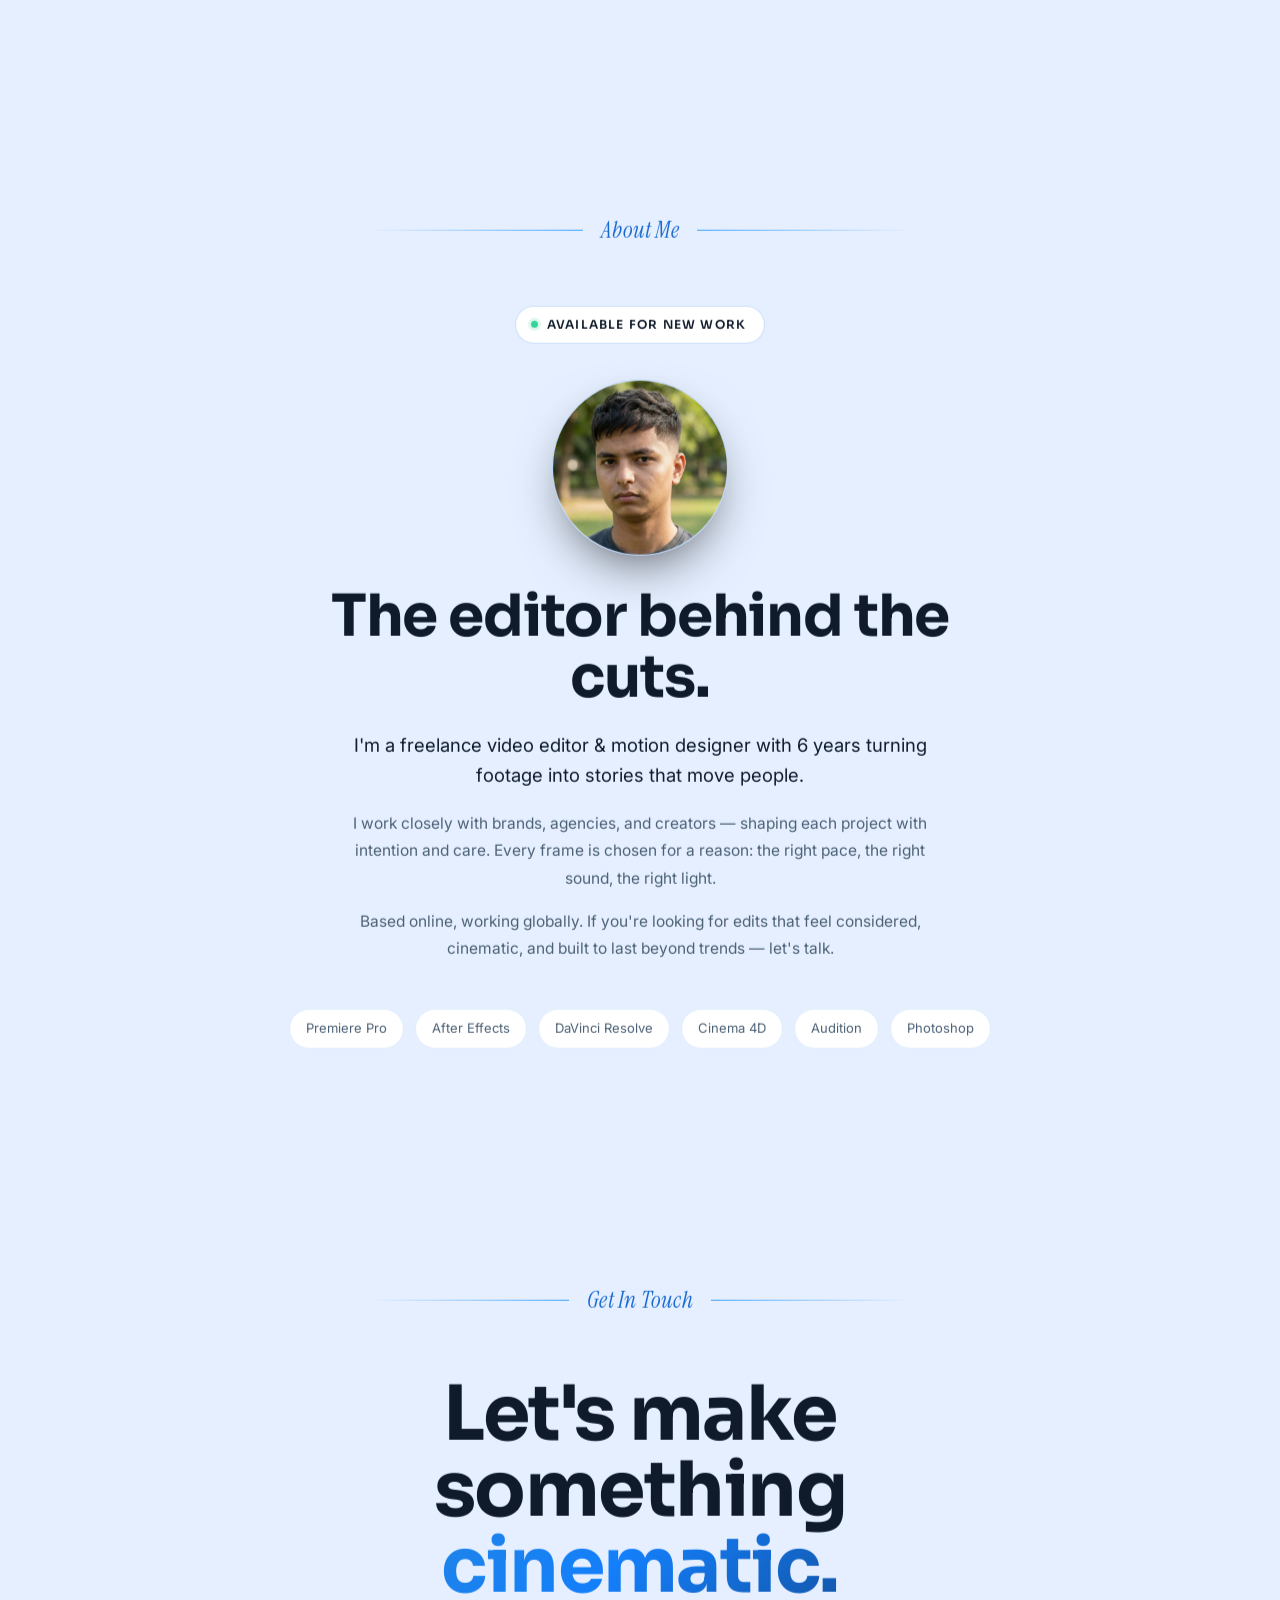
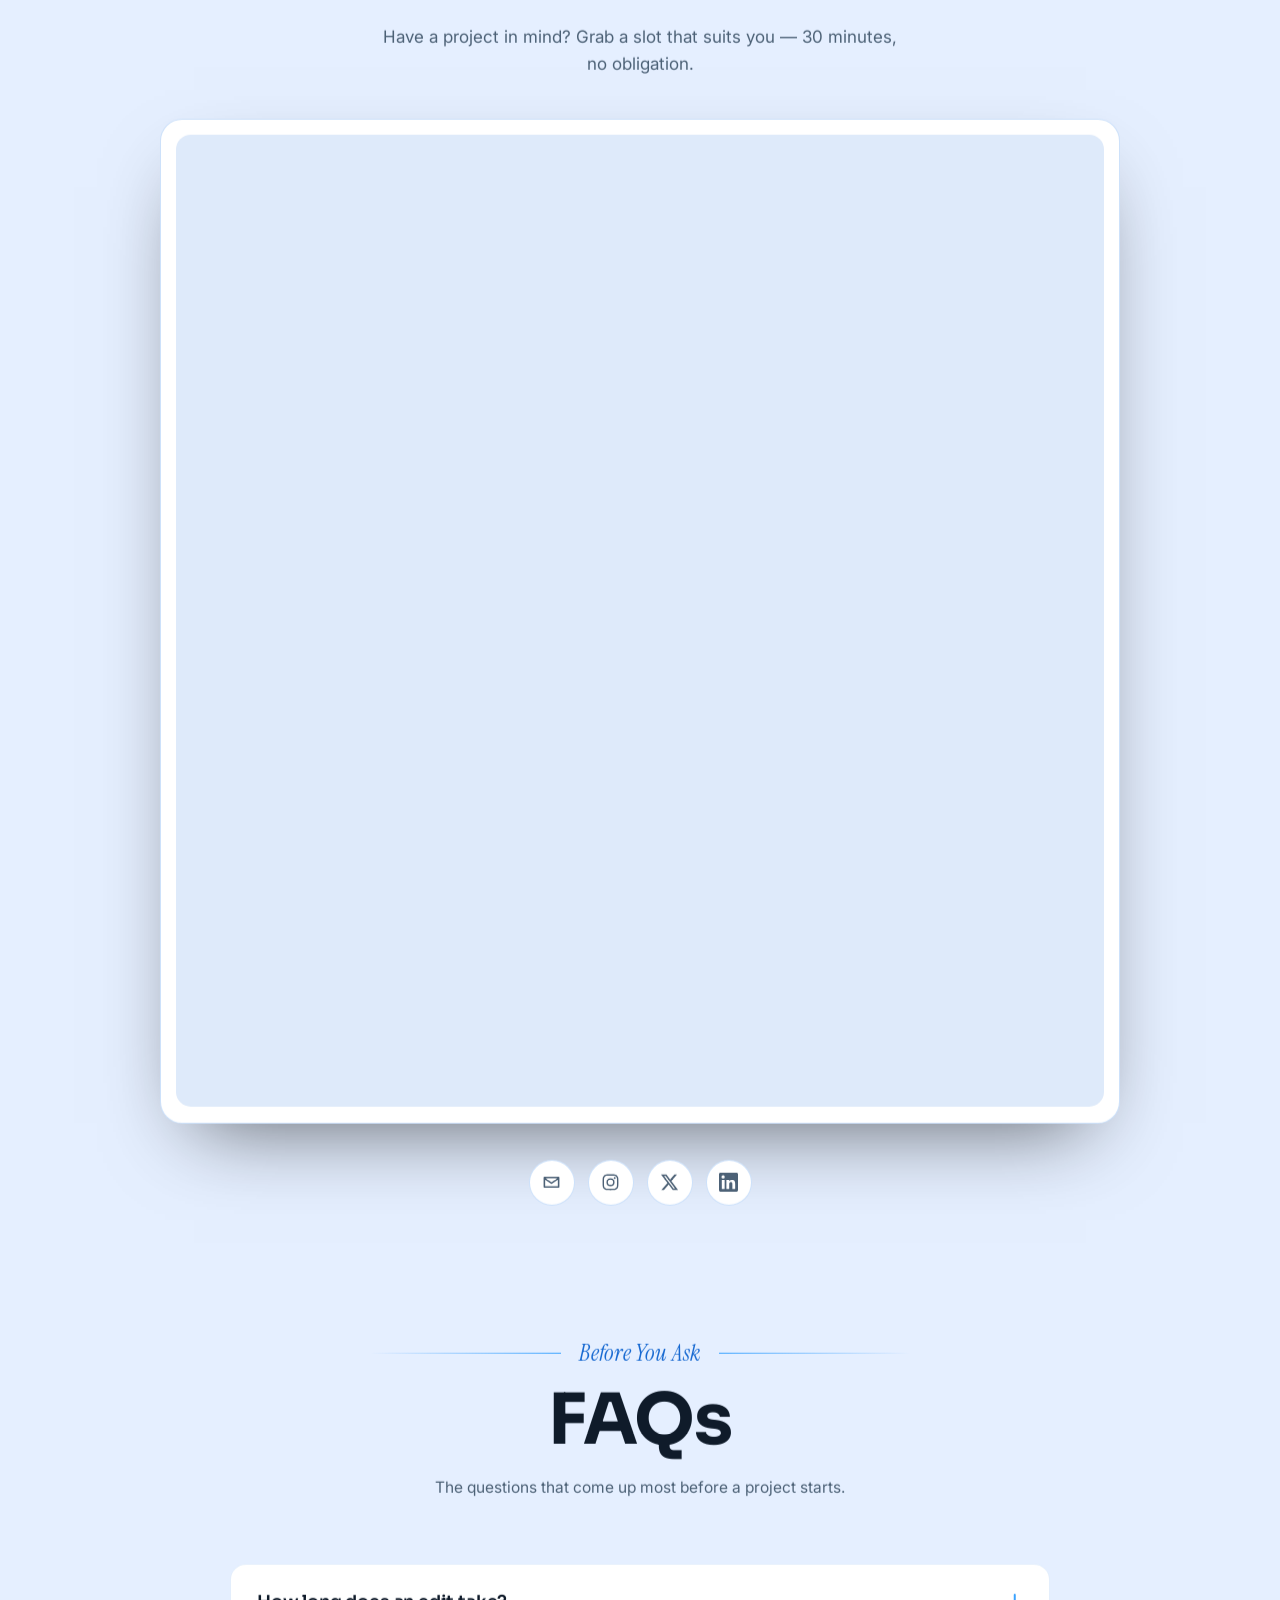
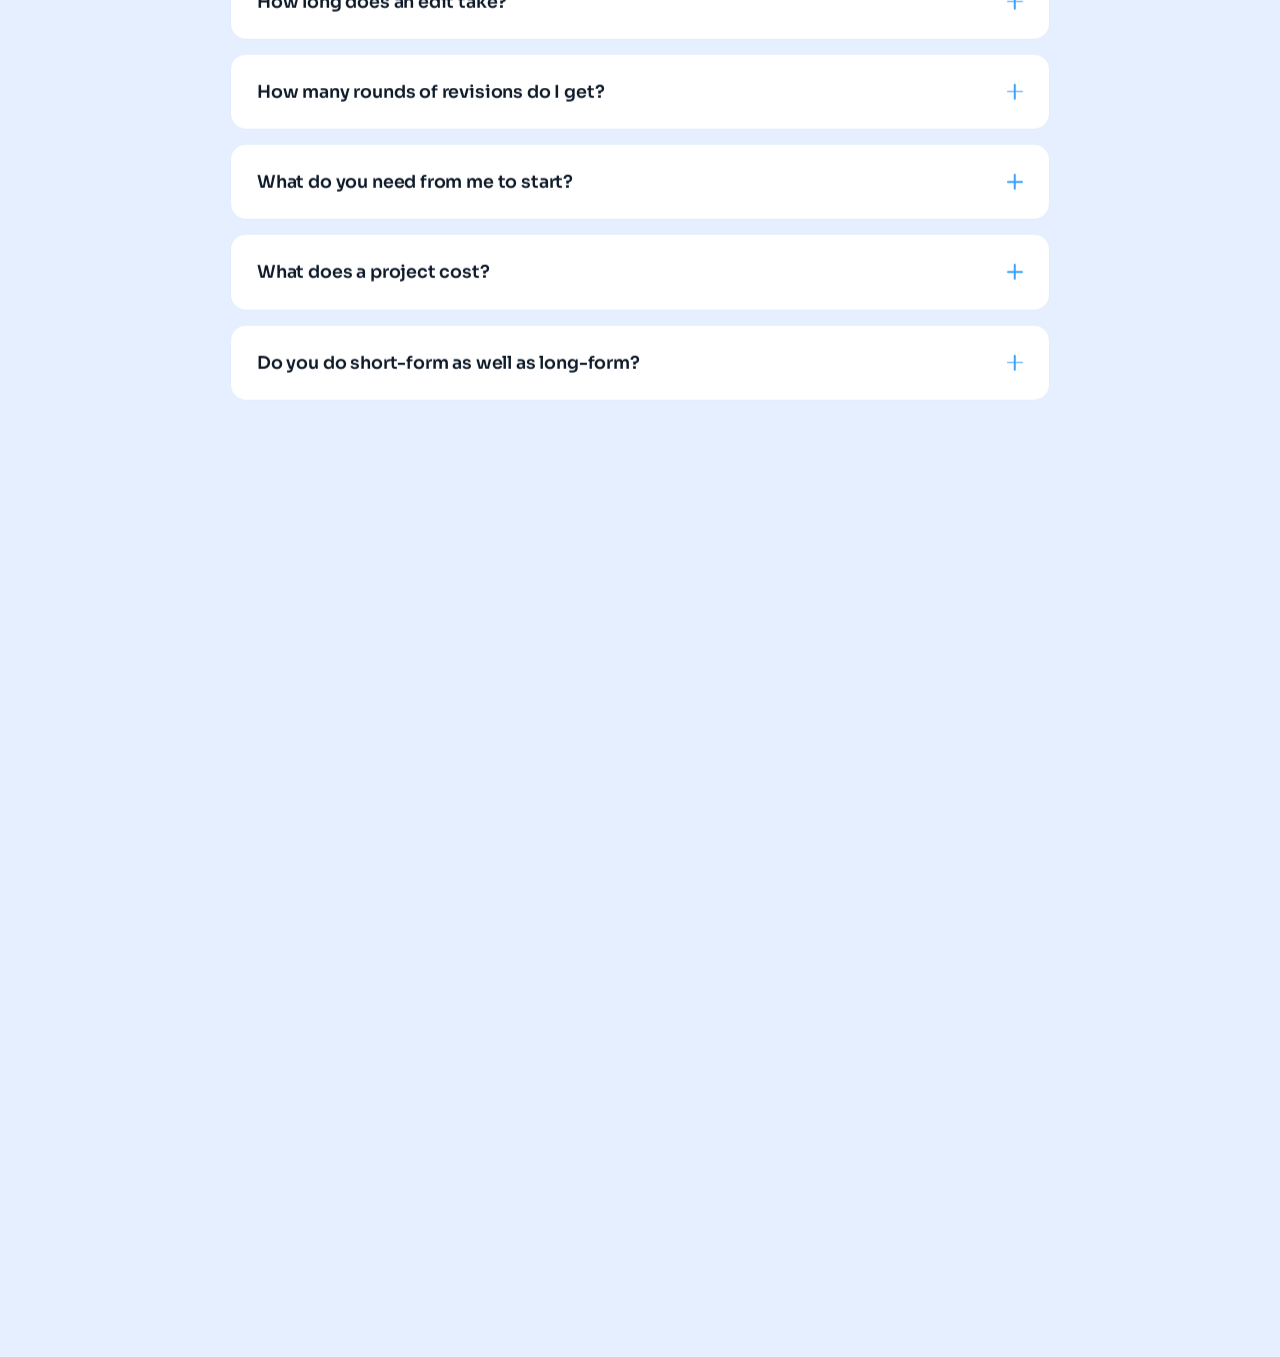
==== commit 814fd050: "Replace the chasing cursor with a real one, slow the wipe, light bars Cursor: the dot and ring are g" ====
--- a/index.html
+++ b/index.html
@@ -24,12 +24,12 @@
        revalidated but these are not, and an old script against new markup
        silently broke the whole video viewer once already. Bump it whenever
        anything in css/ or js/ changes. -->
-  <link rel="stylesheet" href="css/styles.css?v=2026-10-20e">
+  <link rel="stylesheet" href="css/styles.css?v=2026-10-20h">
   <!-- defer: both run after the document is parsed, in this order. The
        shader self-gates on readyState and main.js needs the DOM, so neither
        needs to block parsing. The theme script above stays inline on
        purpose — it has to set the class before the first paint. -->
-  <script src="js/main.js?v=2026-10-20e" defer></script>
+  <script src="js/main.js?v=2026-10-20h" defer></script>
 
 </head>
 <body>
@@ -41,9 +41,6 @@
 
 
 
-<!-- cursor -->
-<div class="cur-dot"></div>
-<div class="cur-ring"></div>
 <div class="progress"></div>
 
 <!-- NAV -->
@@ -113,7 +110,6 @@
       <a href="#contact" class="btn-ghost" data-cursor>Get in touch</a>
     </div>
   </div>
-  <div class="scroll-hint" aria-hidden="true"><div class="ln"></div></div>
 </section>
 
 <!-- WORK (FIRST — the showcase) -->
--- a/css/styles.css
+++ b/css/styles.css
@@ -60,7 +60,10 @@
   --line-strong:rgba(27, 117, 230, .22);
   --violet:#147ffa;
   --violet-bright:#39a2ff;
-  --bar:#bcd9ff;   /* light: a tint, not a glow — it has no darkness to glow against */
+  /* Light bars have to be DARKER than the page to show at all — there is
+     no darkness here for a pale blue to glow against, which is why the
+     first attempt was invisible. */
+  --bar:#5aa0f0;
   --accent-ink:#1364c6;
   --glow:#1769d1;
   --deep:#114587;
@@ -164,15 +167,13 @@
   animation:barBreathe 2s var(--d,0s) ease-in-out infinite alternate}
 @keyframes barBreathe{to{transform:scaleY(calc(var(--s,1) * .7))}}
 /* light has far less room before the bars start competing with the type */
-html.light .hero-bars{opacity:.5}
+html.light .hero-bars{opacity:.45}
 /* No phone override: the field is symmetric now, and hiding the tail would
    lop one side off it. Fifteen bars across 375px is 25px each, which is fine
    for something this soft — it reads as texture rather than stripes. */
 
-/* lift the copy above the canvas WITHOUT changing how it's positioned —
-   .scroll-hint is absolute, and forcing it to relative drops it into flow */
+/* lift the copy above the bar field without changing how it's positioned */
 .hero-inner{position:relative;z-index:1}
-.hero .scroll-hint{z-index:1}
 /* Light core only. A heavy core was flattening the whole shader — text is
    protected locally with text-shadow instead, which darkens only behind the
    glyphs rather than dimming the entire background. */
@@ -209,7 +210,7 @@
    fights the blur and leaves a halo ring during the entrance. The dark core
    behind the copy covers this line instead. */
 /* local protection for the smaller copy */
-.hero-inner .eyebrow,.hero-inner .hero-sub,.hero .scroll-hint{
+.hero-inner .eyebrow,.hero-inner .hero-sub{
   text-shadow:0 1px 2px rgba(1,14,24,.95), 0 2px 7px rgba(1,14,24,.8)}
 
 /* the calm drifting-orb background: everything below the hero, and the fallback
@@ -253,11 +254,6 @@
 .eyebrow::after{background:linear-gradient(90deg,var(--violet-bright),transparent)}
 
 /* ============ CUSTOM CURSOR ============ */
-.cur-dot,.cur-ring{position:fixed;top:0;left:0;border-radius:50%;pointer-events:none;z-index:9999;mix-blend-mode:screen;transform:translate(-50%,-50%)}
-.cur-dot{width:6px;height:6px;background:var(--glow)}
-.cur-ring{width:22px;height:22px;background:rgba(129,171,255,.32);transition:width .28s,height .28s,background .28s}
-.cur-ring.hover{width:48px;height:48px;background:rgba(77,134,255,.2)}
-@media (hover:none){.cur-dot,.cur-ring{display:none}}
 
 /* scroll progress */
 .progress{position:fixed;top:0;left:0;height:2px;width:0;background:var(--grad);z-index:1000;box-shadow:0 0 12px rgba(129,171,255,.8)}
@@ -354,12 +350,6 @@
 .btn-primary:hover::after{width:86%;opacity:1}
 .btn-ghost{display:inline-flex;align-items:center;padding:16px 30px;border-radius:100px;border:1px solid var(--line-strong);font-family:'Sora',sans-serif;font-weight:600;font-size:15px;color:var(--text);background:rgba(77,134,255,.05);transition:.35s}
 .btn-ghost:hover{background:rgba(77,134,255,.14);border-color:var(--violet-bright)}
-/* The word is gone; what is left is the falling line, which says the same
-   thing without taking up a label. */
-.scroll-hint{position:absolute;bottom:30px;left:50%;transform:translateX(-50%);
-  display:flex;justify-content:center;pointer-events:none}
-.scroll-hint .ln{width:1px;height:40px;background:linear-gradient(var(--violet-bright),transparent);animation:drop 1.8s ease-in-out infinite}
-@keyframes drop{0%,100%{transform:scaleY(.3);transform-origin:top}50%{transform:scaleY(1);transform-origin:top}}
 .hero-inner{text-align:center;display:flex;flex-direction:column;align-items:center}
 .hero-inner .eyebrow{margin-bottom:34px;opacity:0;animation:fadeUp 1.4s cubic-bezier(.22,1,.36,1) forwards}
 .hero-inner .hero-sub{max-width:560px;margin:34px auto 0}
@@ -726,14 +716,24 @@
    dirty haze instead, so they are off here. The hero bars are not a wash —
    they are a drawn graphic, and they stay, just quieter. */
 html.light .hero-fx{background:transparent}
-html.light .hero-core{display:none}
+/* Light needs its core back. Once the bars became visible they were sitting
+   under the headline at 2.56:1 — the dark theme has always used this scrim for
+   exactly that, and light has the same problem now that it has the same bars.
+   Radial only, no vertical wash: a wash would dim the bars at the floor, which
+   is the part worth seeing. Peak .78 was solved for, not picked — it is the
+   lowest value that lifts the headline's lightest stop back over 3:1.
+   Smootherstep stops, so alpha and its slope both reach zero at the rim and
+   there is no edge to read as an oval. */
+html.light .hero-core{display:block;background:
+  radial-gradient(92% 80% at 50% 46%,
+    rgba(229,239,255,.78) 0%, rgba(229,239,255,.7733) 10%, rgba(229,239,255,.7348) 20%,
+    rgba(229,239,255,.6528) 30%, rgba(229,239,255,.5324) 40%, rgba(229,239,255,.39) 50%,
+    rgba(229,239,255,.2476) 60%, rgba(229,239,255,.1272) 70%, rgba(229,239,255,.0452) 80%,
+    rgba(229,239,255,.0067) 90%, rgba(229,239,255,0) 100%)}
 html.light .hero-inner h1 b:not(.grad){text-shadow:0 2px 8px rgba(239,245,254,.75)}
-html.light .hero-inner .eyebrow,html.light .hero-inner .hero-sub,html.light .hero .scroll-hint{
+html.light .hero-inner .eyebrow,html.light .hero-inner .hero-sub{
   text-shadow:0 1px 2px rgba(239,245,254,.95), 0 2px 7px rgba(239,245,254,.8)}
 html.light .about{background:none}
-html.light .cur-dot{background:var(--deep)}
-html.light .cur-ring{background:rgba(44,140,251,.18);mix-blend-mode:multiply}
-html.light .cur-ring.hover{background:rgba(44,140,251,.12)}
 html.light .btn-primary{box-shadow:0 14px 40px -12px rgba(44,140,251,.3)}
 html.light .btn-primary:hover{box-shadow:0 0 14px rgba(44,140,251,.25),0 0 32px rgba(44,140,251,.15),0 0 58px rgba(77,134,255,.08),0 12px 32px -14px rgba(44,140,251,.3)}
 html.light .work:hover{box-shadow:0 26px 56px -22px rgba(44,140,251,.25)}
@@ -770,8 +770,9 @@
   .serv-row{grid-template-columns:1fr;gap:14px;padding:34px 0}
   .serv-row .idx{font-size:15px}
   section{padding:80px 0}
-  /* the scroll hint sits absolutely at bottom:30px and is ~61px tall, so the
-     centred hero content needs at least ~91px of bottom padding to clear it */
+  /* The hero keeps a deep bottom pad. It was sized to clear the scroll hint,
+     which is gone now, but the headline still wants the room — pulling it
+     tight pushes the copy down onto the brightest part of the bars. */
   .hero{padding-top:104px;padding-bottom:130px}
   .sec-head{margin-bottom:46px}
 }
@@ -805,7 +806,6 @@
 
 /* ---------- short screens (landscape phones) ---------- */
 @media(max-height:640px) and (max-width:900px){
-  .scroll-hint{display:none}                /* no vertical room for it */
   .hero{padding-top:92px;padding-bottom:52px}
 }
 
@@ -825,3 +825,17 @@
    mid-animation is frozen in that snapshot, which is fine for half a second —
    but the fixed header would otherwise be captured twice. */
 ::view-transition-group(root){animation-duration:.5s}
+
+
+/* ============ POINTER ============
+   A real CSS cursor, not an element chasing the mouse. It cannot lag behind,
+   costs nothing per frame, and keeps working over the video iframes, where a
+   DOM cursor simply vanishes.
+   The white outline is what lets one cursor serve both themes: the blue fill
+   carries it on the light page, the outline separates it from the dark one.
+   Hotspot 9 4 is the arrow's own tip, in the 32px space the browser draws. */
+:root{--cur:url("data:image/svg+xml,%3Csvg xmlns='http://www.w3.org/2000/svg' width='32' height='32' viewBox='0 0 512 512'%3E%3Cpath d='M140 70 L445 295 L325 295 Q288 295 266 325 L188 432 Z' fill='%233b9dff' stroke='%23ffffff' stroke-width='34' stroke-linejoin='round' stroke-linecap='round'/%3E%3C/svg%3E") 9 4, auto}
+/* listed explicitly because several of these already declare cursor:pointer,
+   and a bare html rule would lose to them */
+html,body,a,button,summary,[data-cursor],
+.burger,.theme-toggle,.lb-veil,.vbtn,.faq-q summary,.work{cursor:var(--cur)}
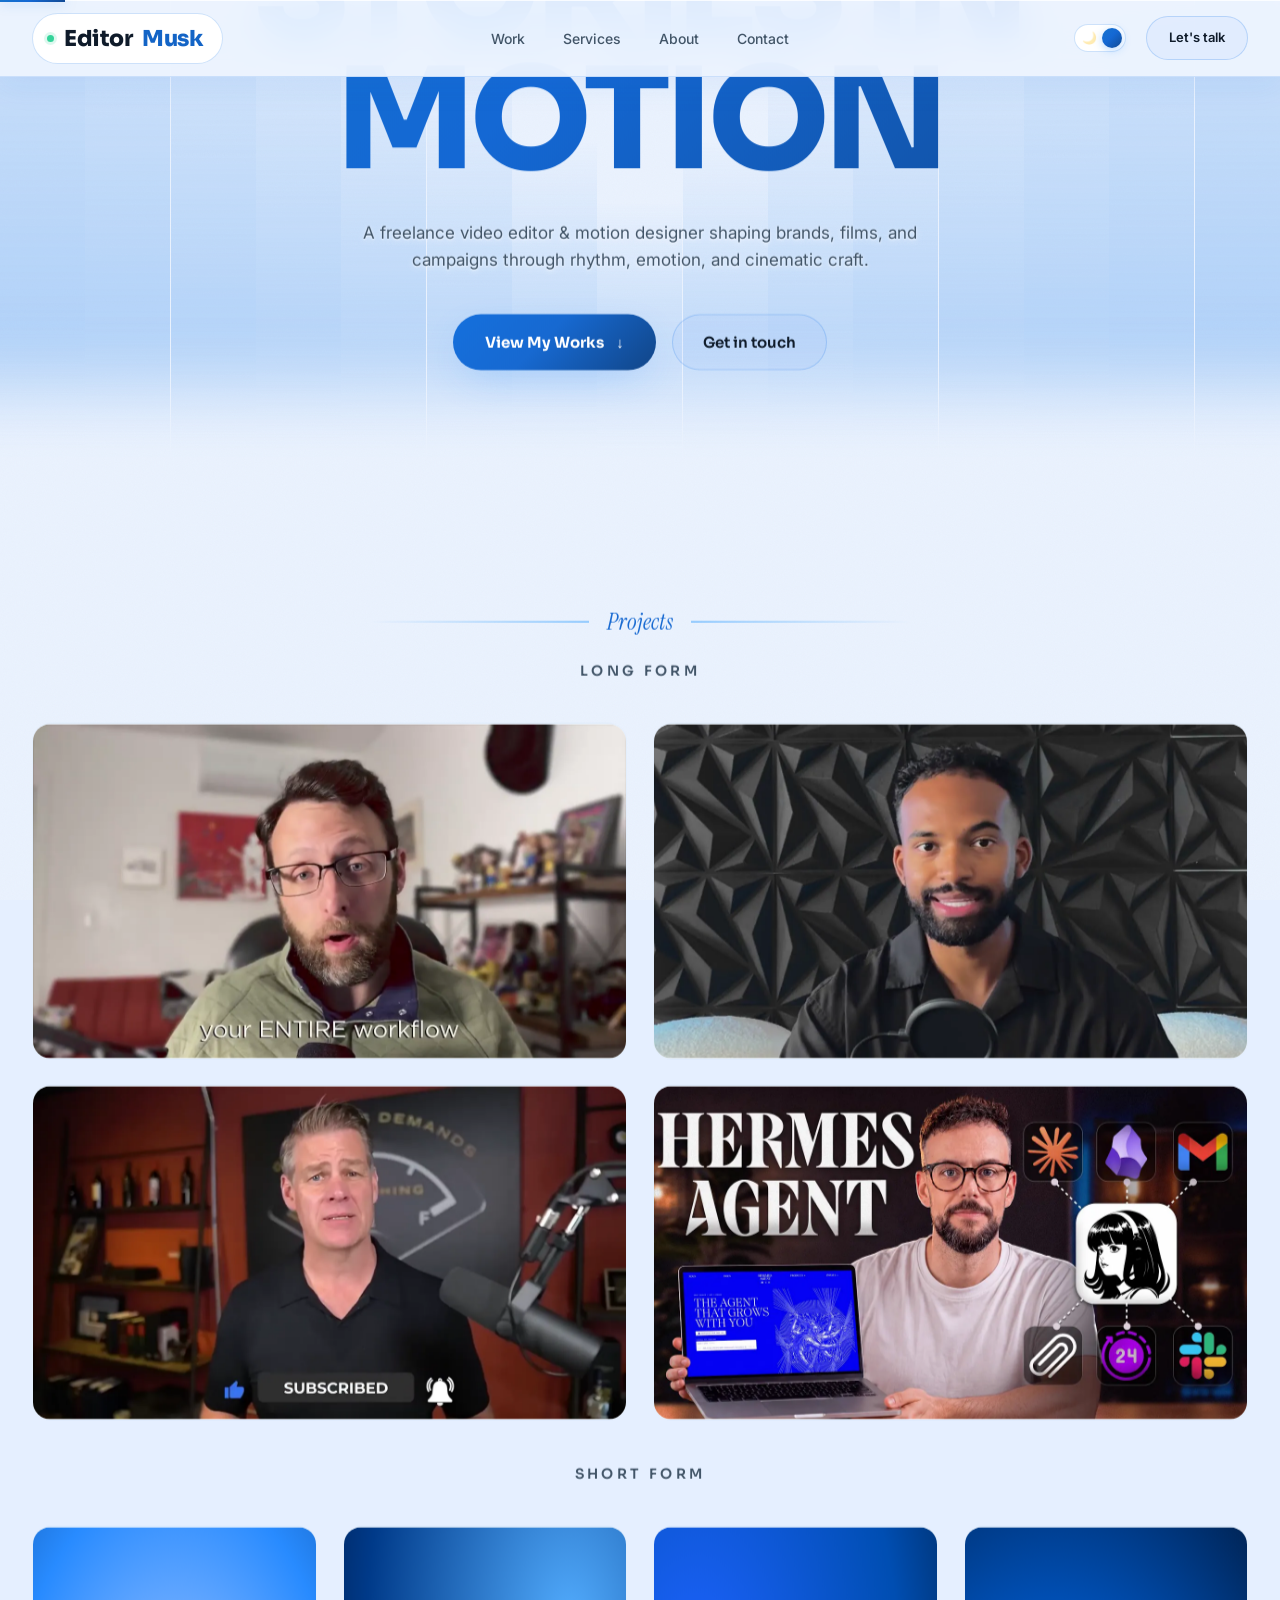
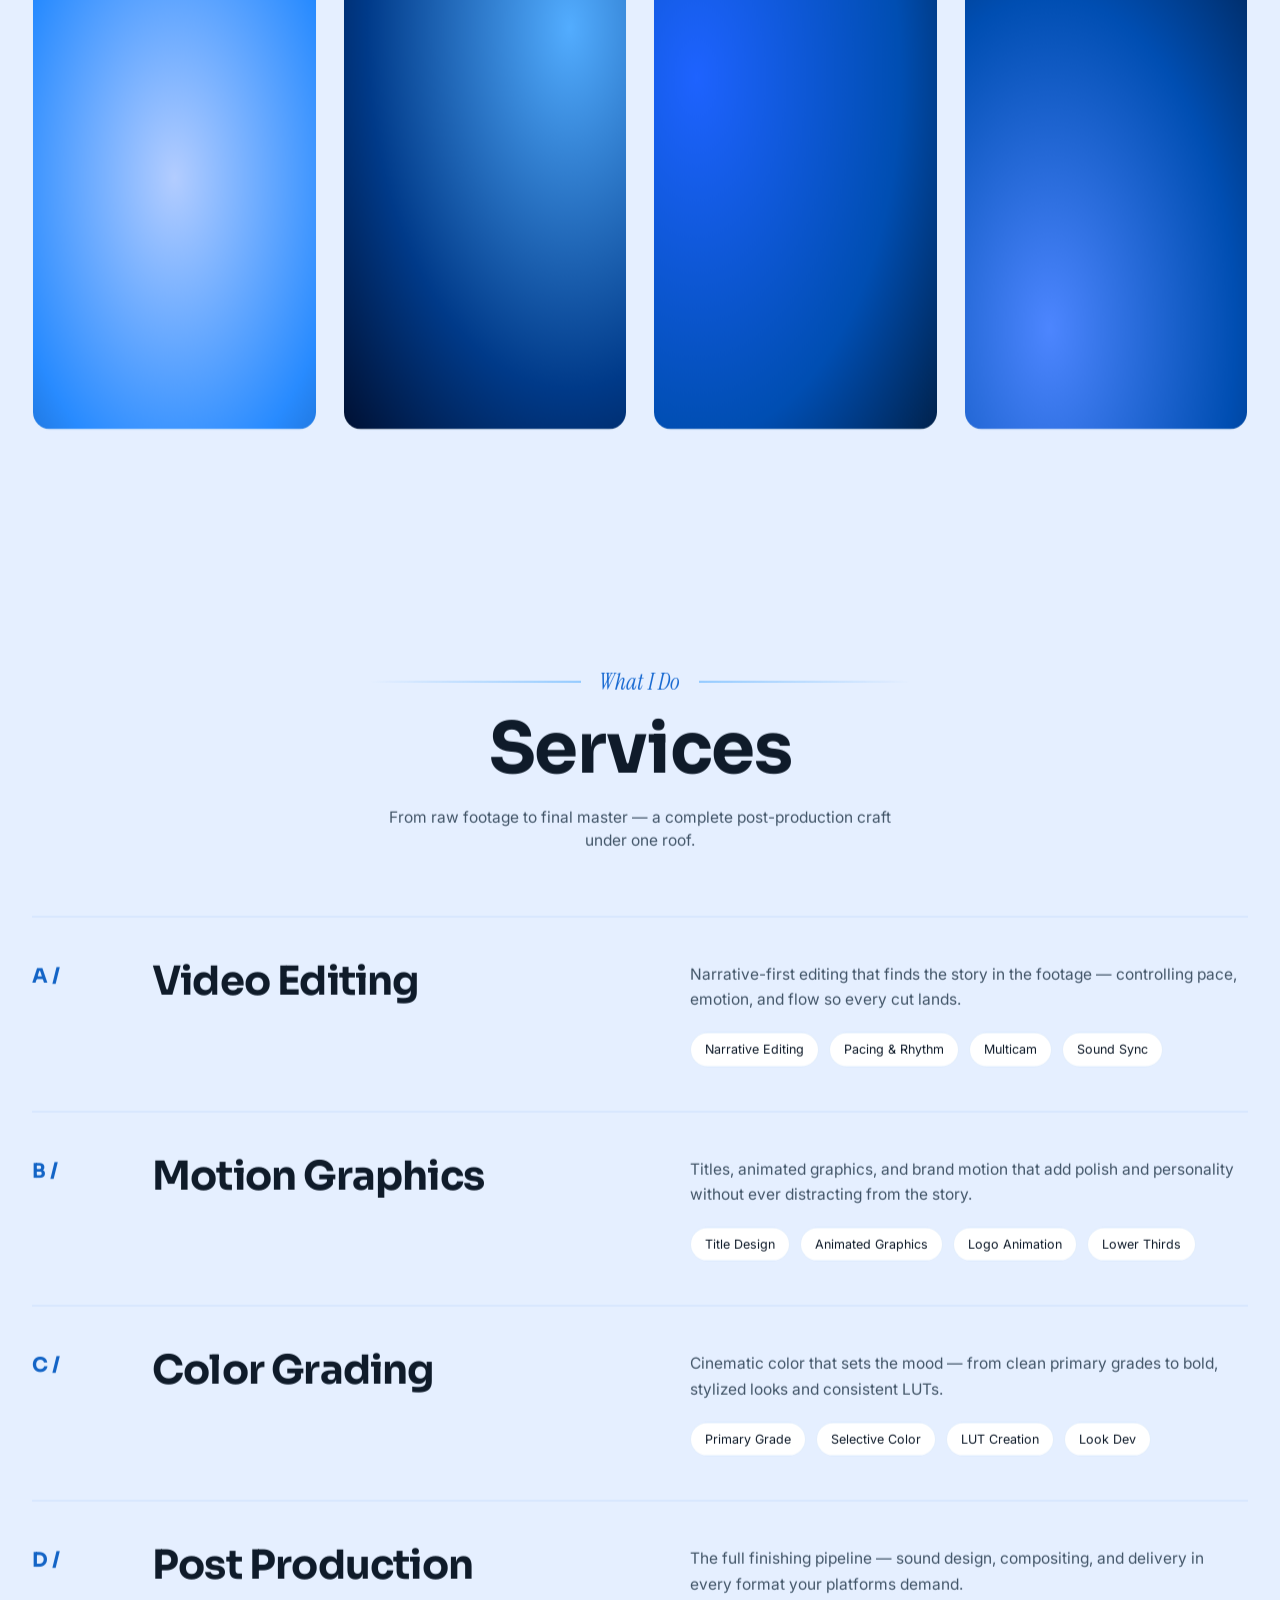
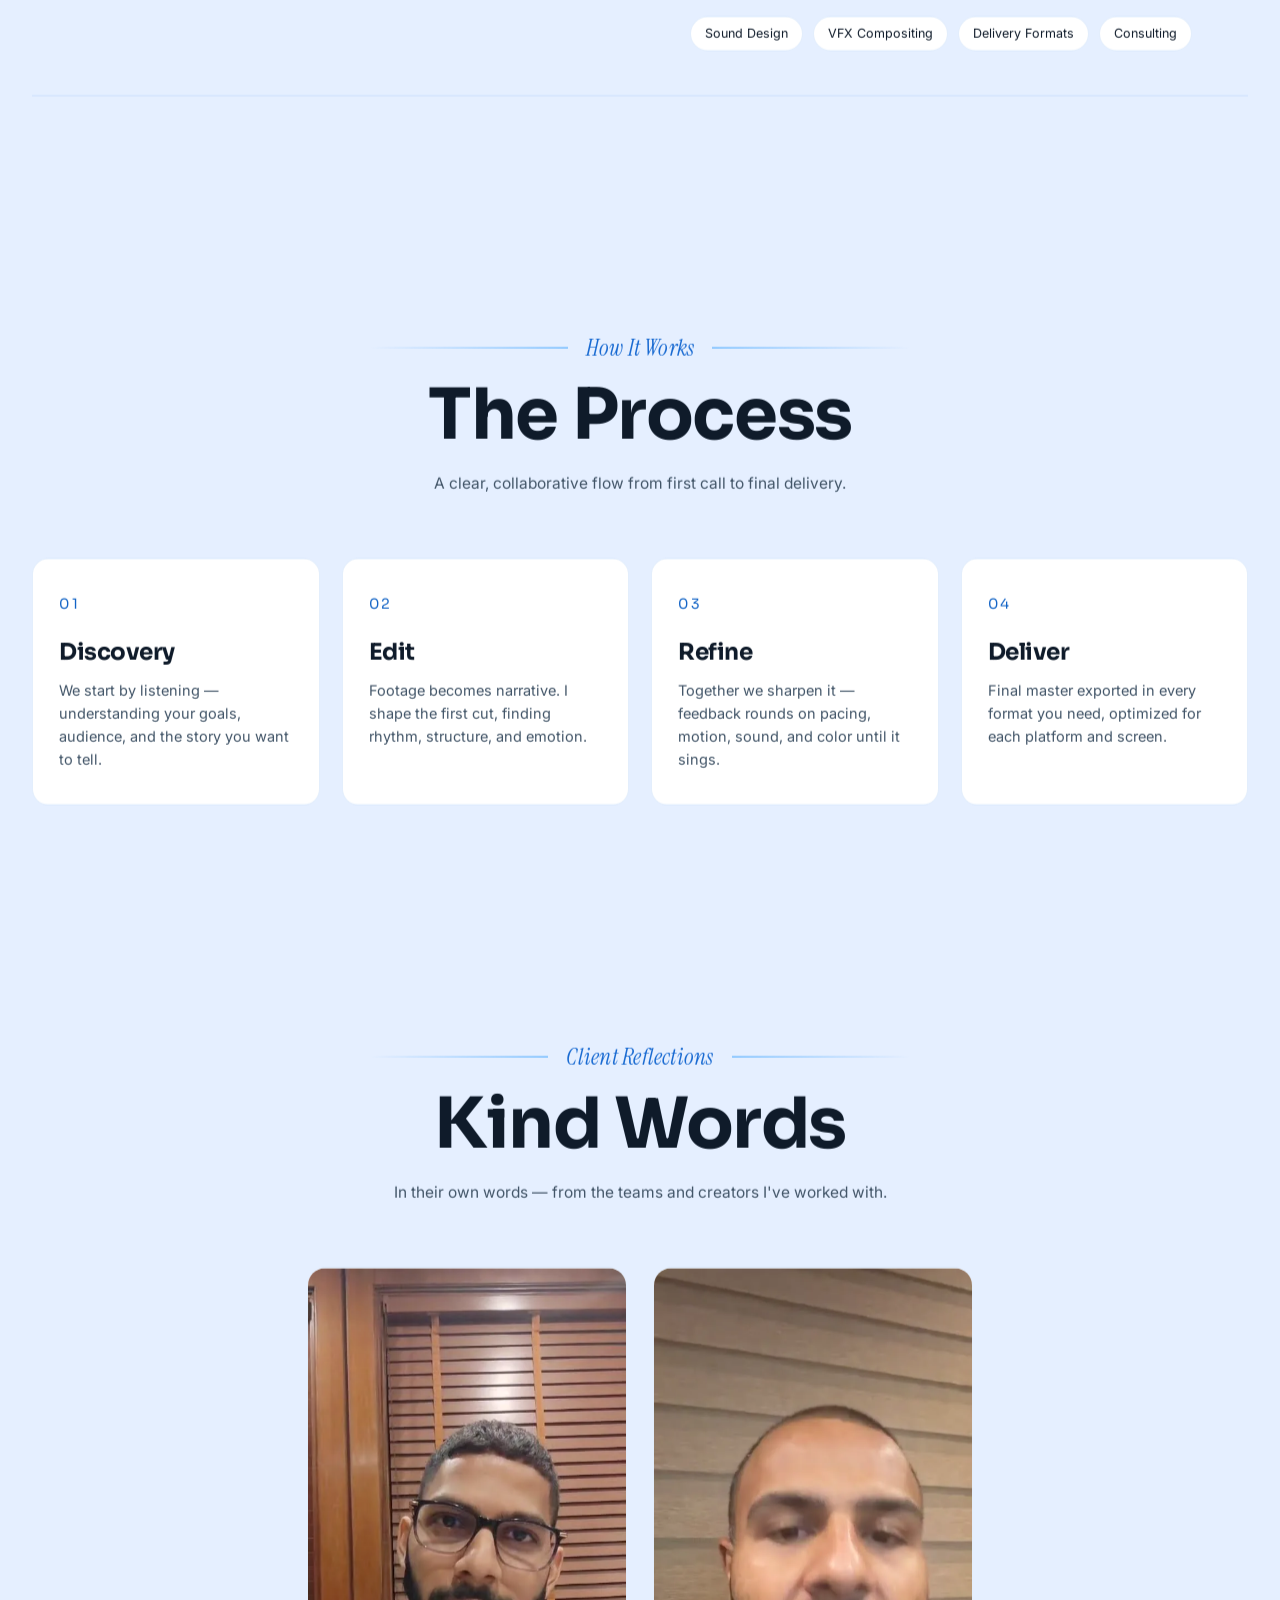
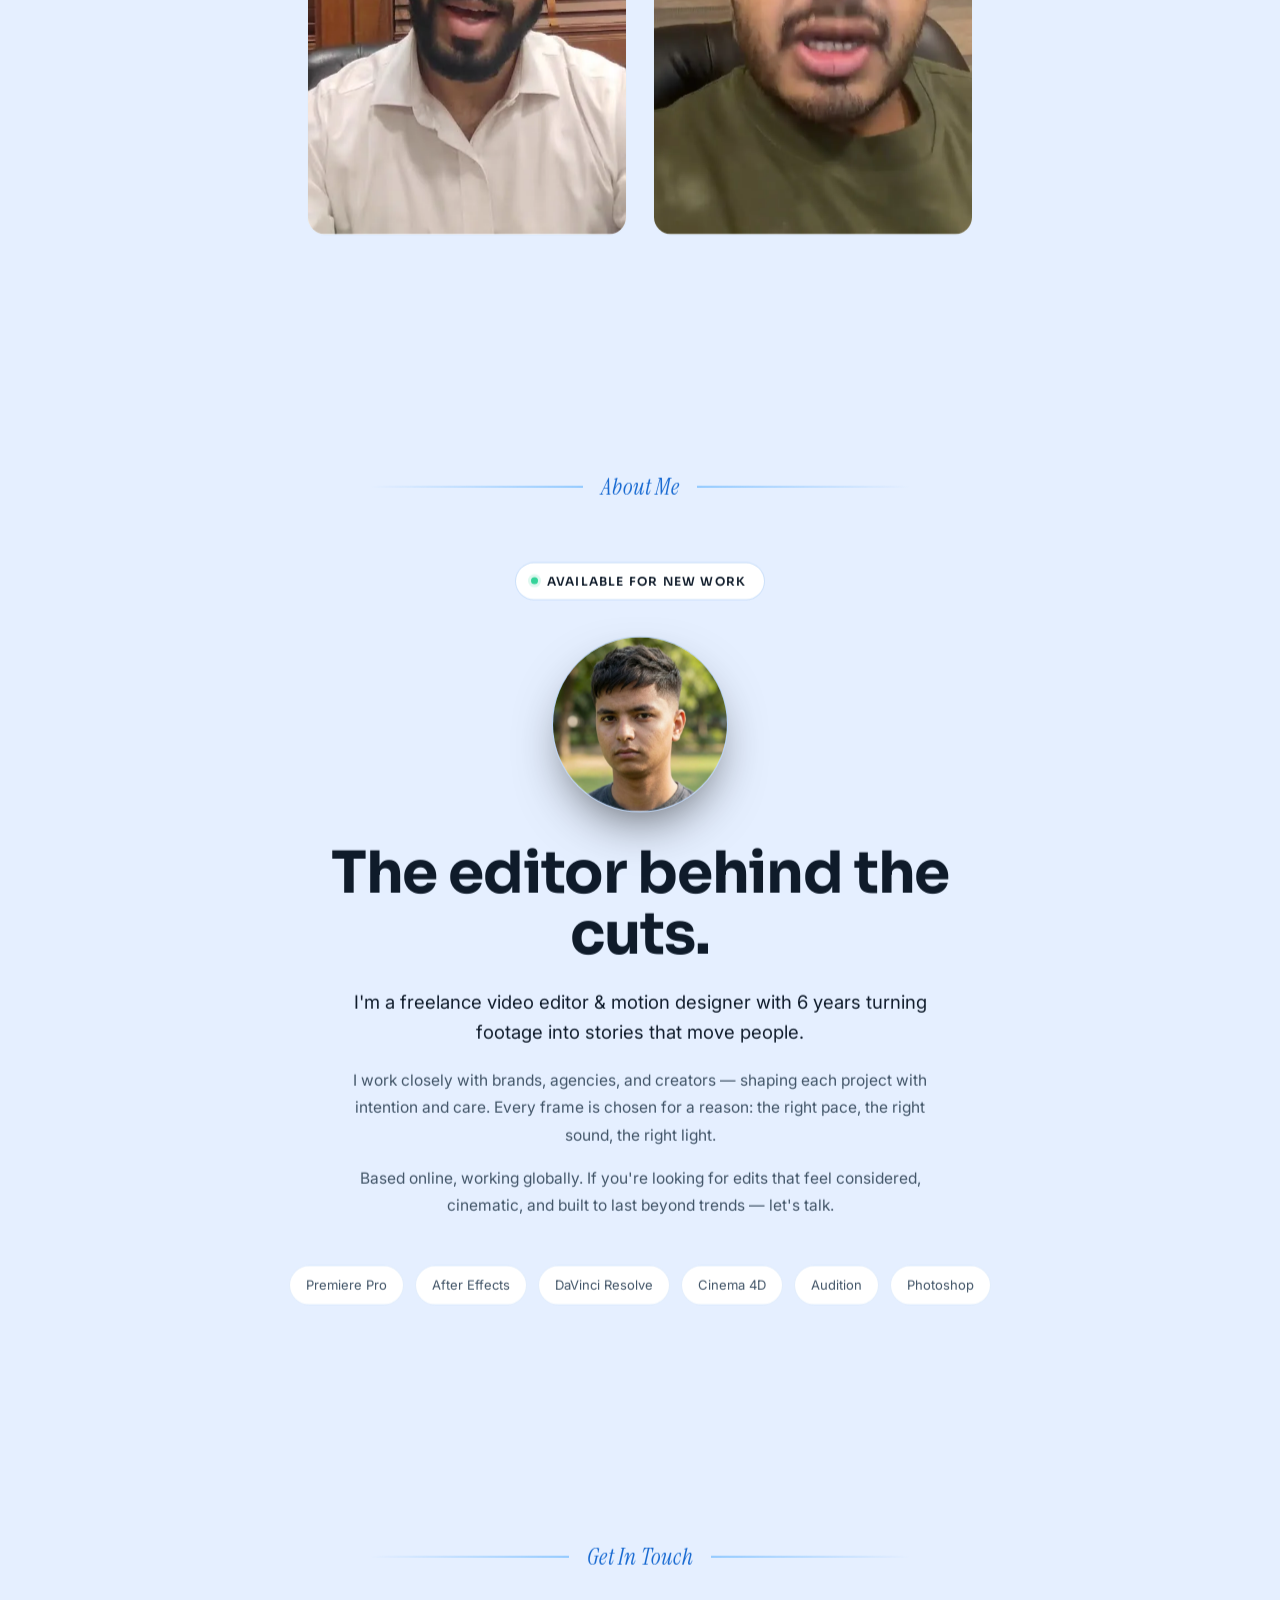
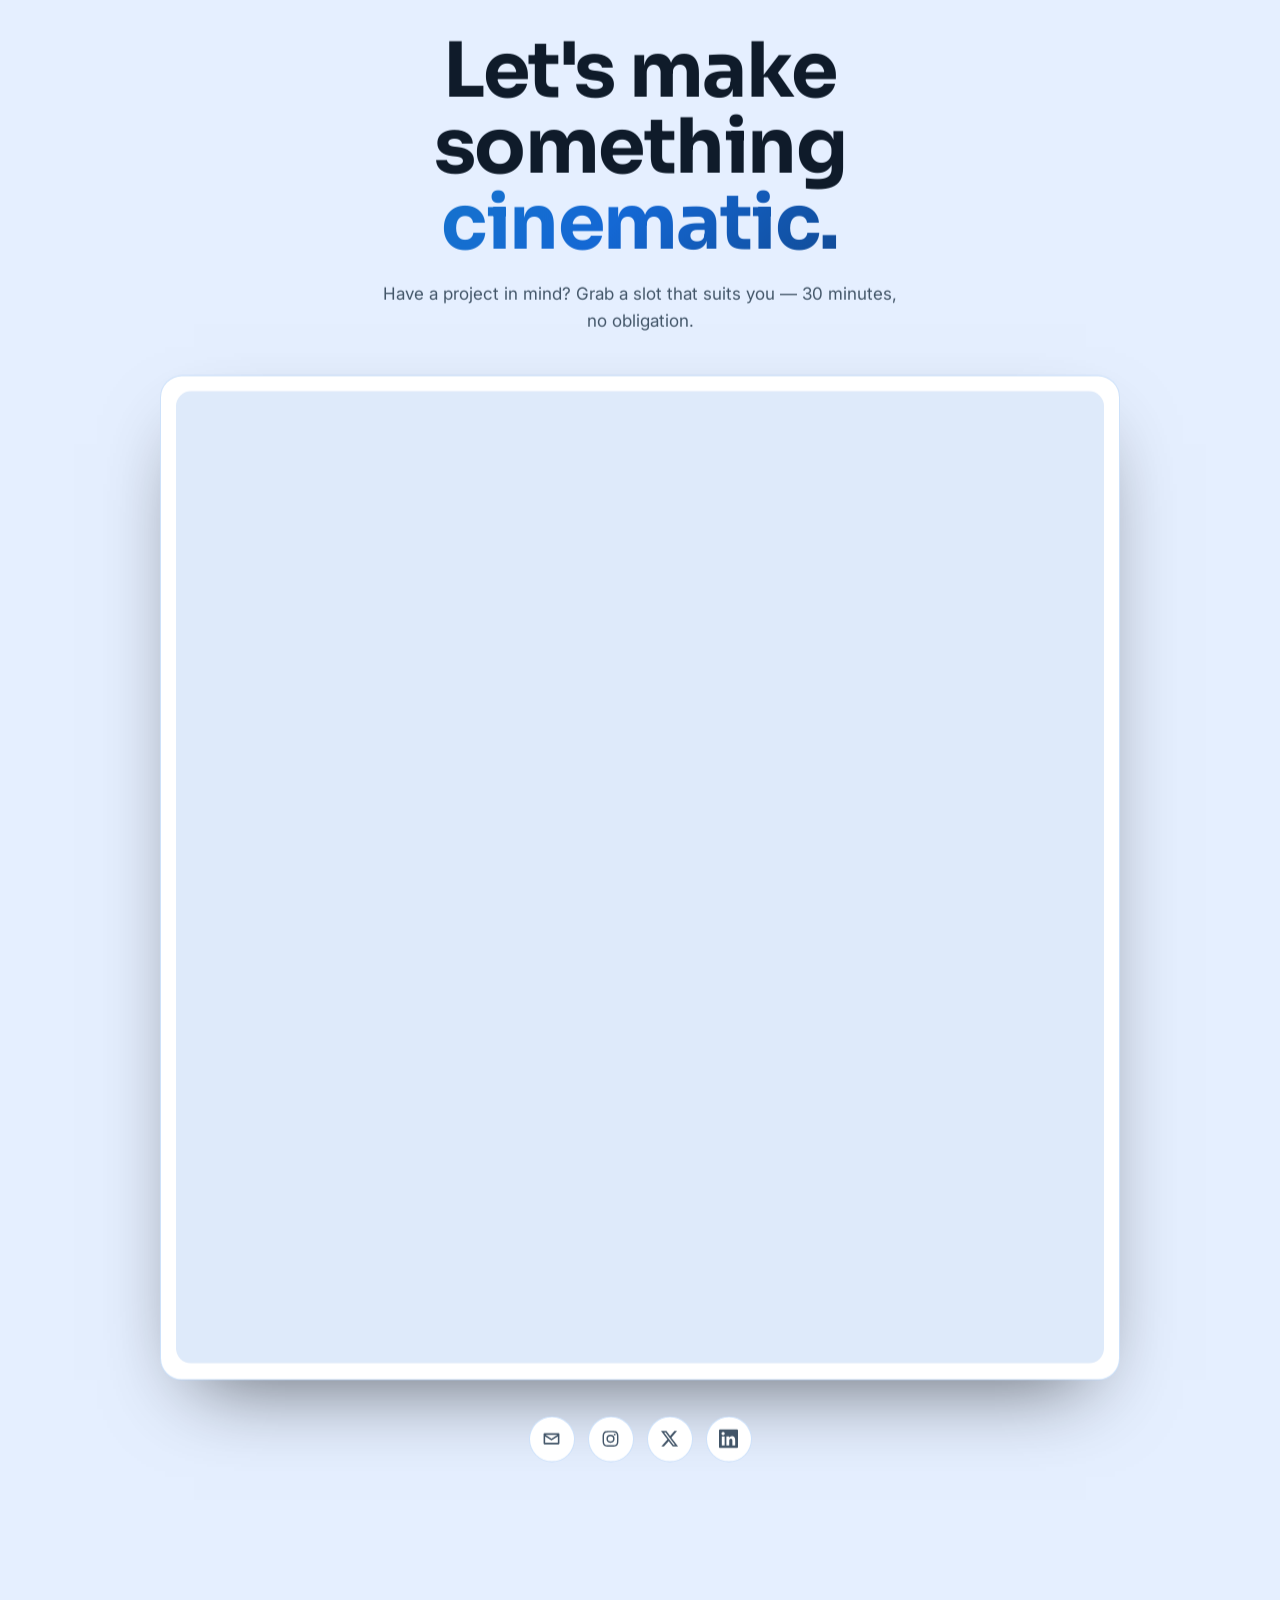
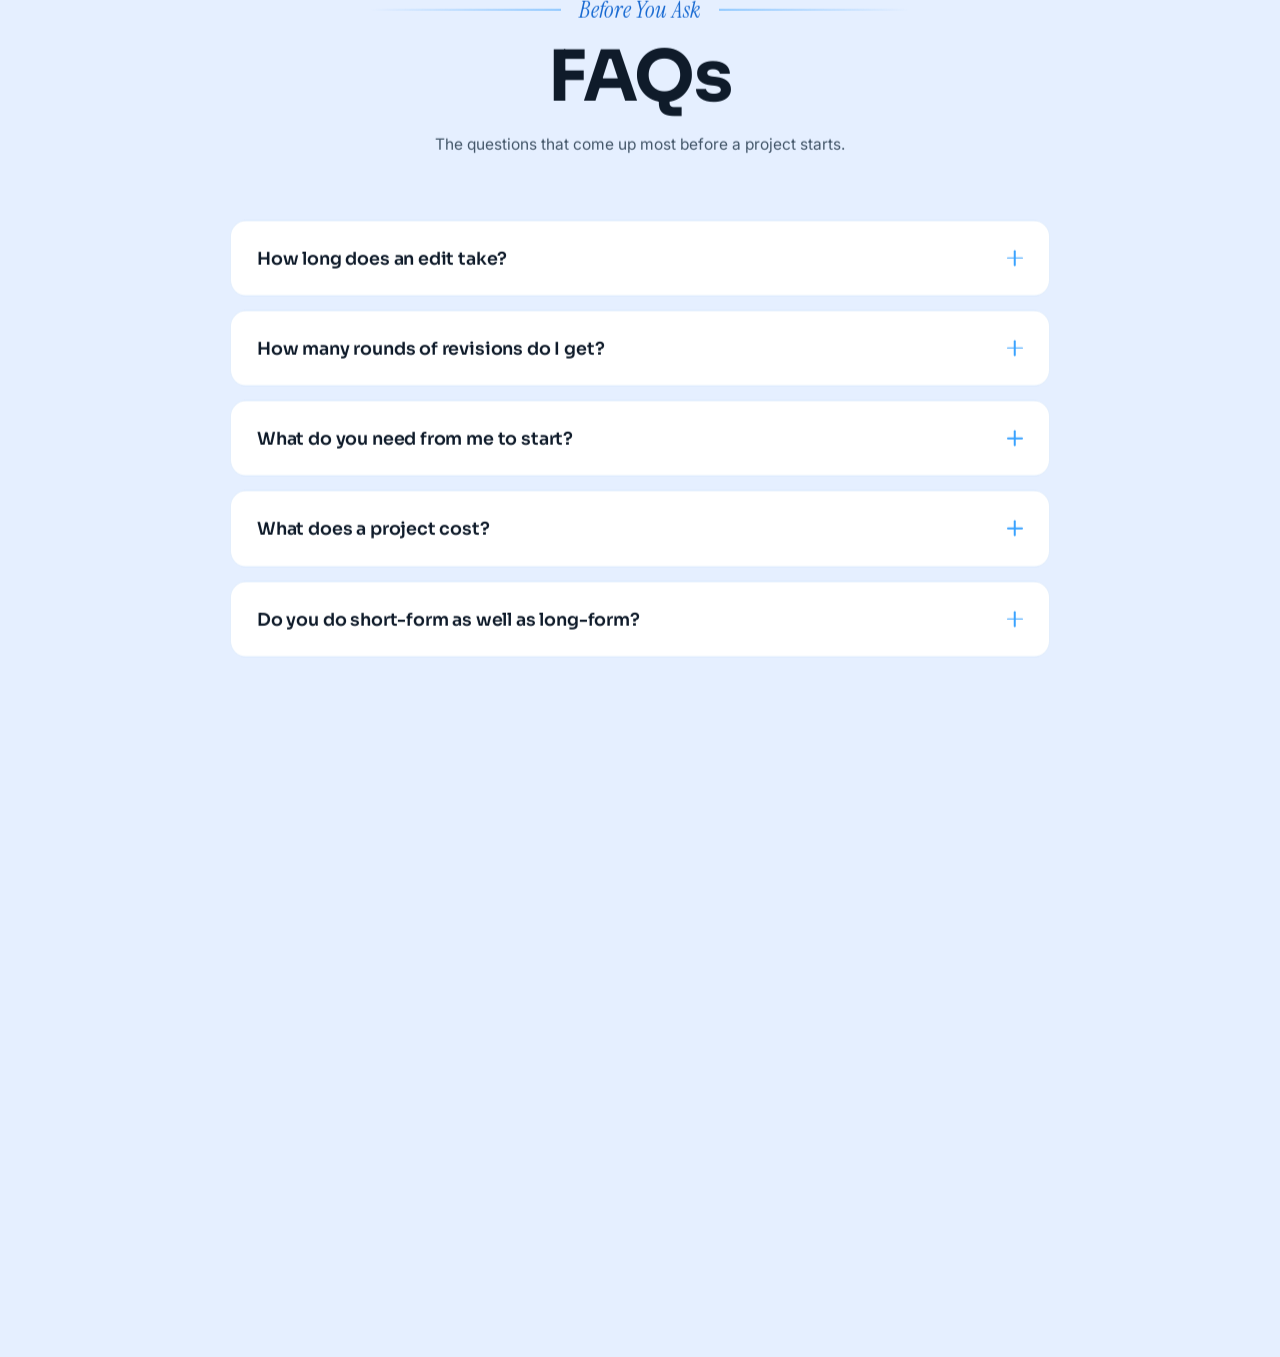
==== commit 9366061a: "Black dark theme, no hero scrim, Calendly recoloured, rounded cursor Dark is black now, not a near-b" ====
--- a/index.html
+++ b/index.html
@@ -24,12 +24,12 @@
        revalidated but these are not, and an old script against new markup
        silently broke the whole video viewer once already. Bump it whenever
        anything in css/ or js/ changes. -->
-  <link rel="stylesheet" href="css/styles.css?v=2026-10-20h">
+  <link rel="stylesheet" href="css/styles.css?v=2026-10-20l">
   <!-- defer: both run after the document is parsed, in this order. The
        shader self-gates on readyState and main.js needs the DOM, so neither
        needs to block parsing. The theme script above stays inline on
        purpose — it has to set the class before the first paint. -->
-  <script src="js/main.js?v=2026-10-20h" defer></script>
+  <script src="js/main.js?v=2026-10-20l" defer></script>
 
 </head>
 <body>
--- a/css/styles.css
+++ b/css/styles.css
@@ -6,8 +6,10 @@
 :root{
   /* The purple the whole theme is built on, dark end. Light is the same hue
      lifted; the two are one palette, not two. */
-  --bg:#001b2c;
-  --bg-2:#02273c;
+  /* Black, not a near-black navy. The bars supply the colour; the page
+     behind them is the absence of it. */
+  --bg:#000000;
+  --bg-2:#050a0f;
   --surface:#053852;
   --surface-2:#094666;
   --line:rgba(125, 193, 255, .14);
@@ -45,7 +47,7 @@
   --grain-opacity:.085;
   /* marker highlight: a light violet block with dark ink on it */
   --mk-bg:#cddeff; --mk-ink:#053852; --mk-edge:#6797ff;
-  --aura-scrim:rgba(0, 27, 44, .14);
+  --aura-scrim:rgba(0, 0, 0, .14);
   --selection-bg:var(--violet-bright);
   --selection-color:#fff;
   --lb-veil:rgba(0, 7, 12, .9);
@@ -68,7 +70,7 @@
   --glow:#1769d1;
   --deep:#114587;
   --text:#0f1b2a;
-  --muted:#4c6176;
+  --muted:#425568;
   --muted-2:#7c94a9;
   /* First stop darkened from #86ccff. With the shader behind it the headline
      sat on near-black; on the light hero that stop measured 2.15:1, under the
@@ -77,7 +79,7 @@
   /* First stop darkened from #39a2ff, which measured 2.33:1 on this page —
      under the 3:1 floor for large text. #1f84e8 is 3.28:1 and still reads
      as the light end of the sweep. */
-  --grad:linear-gradient(135deg,#1f84e8 0%,#147ffa 45%,#1356aa 100%);
+  --grad:linear-gradient(135deg,#1673cd 0%,#1468d4 45%,#114a94 100%);
   /* First stop darkened from #147ffa, which put the white button label at
      3.86:1 — under 4.5, and 15px bold does not qualify as large text.
      #1570dd is 4.78:1 and still the bright end of the sweep. */
@@ -139,7 +141,7 @@
    canvas fading in from opacity 0 lets the .aura orbs show through — and those
    are 80vw circles, so their edges read as big soft rings during the entrance. */
 .hero-fx{position:absolute;inset:0;z-index:0;overflow:hidden;pointer-events:none;
-  background:#000e19;
+  background:#000000;
   /* Smootherstep ramp, not a flat-then-drop. The old mask held #000 to 52%
      then fell away linearly; that corner is a slope discontinuity, and on a
      field this dark and smooth the eye reads it as a horizontal line (a Mach
@@ -177,41 +179,22 @@
 /* Light core only. A heavy core was flattening the whole shader — text is
    protected locally with text-shadow instead, which darkens only behind the
    glyphs rather than dimming the entire background. */
-.hero-core{position:absolute;inset:0;pointer-events:none;
-  background:
-    /* ONE ellipse, not two. The old core stacked a 46%x42% pool on a 72%x58%
-       one; each had its own falloff edge, and against this shader — far darker
-       and far smoother than the silk it replaced — those edges read as dark
-       ovals instead of vanishing into the texture.
-       Stops follow a smootherstep falloff, so alpha AND its slope both reach
-       zero at the rim: there is no boundary left to perceive. Peak is .70 not
-       .92 — white copy measures 5.99:1 on the brightest pixel of the new field
-       with no core at all, so this only has to take the odd highlight off. */
-    radial-gradient(92% 80% at 50% 46%,
-      rgba(1,14,24,.7) 0%, rgba(1,14,24,.694) 10%, rgba(1,14,24,.6595) 20%,
-      rgba(1,14,24,.5858) 30%, rgba(1,14,24,.4778) 40%, rgba(1,14,24,.35) 50%,
-      rgba(1,14,24,.2222) 60%, rgba(1,14,24,.1142) 70%, rgba(1,14,24,.0405) 80%,
-      rgba(1,14,24,.006) 90%, rgba(1,14,24,0) 100%),
-    linear-gradient(180deg, rgba(0,27,44,.40), transparent 22%, transparent 86%, rgba(0,27,44,.34))}
-@media(max-width:900px){
-  .hero-core{background:
-    radial-gradient(118% 76% at 50% 46%,
-      rgba(1,14,24,.72) 0%, rgba(1,14,24,.7138) 10%, rgba(1,14,24,.6783) 20%,
-      rgba(1,14,24,.6026) 30%, rgba(1,14,24,.4914) 40%, rgba(1,14,24,.36) 50%,
-      rgba(1,14,24,.2286) 60%, rgba(1,14,24,.1174) 70%, rgba(1,14,24,.0417) 80%,
-      rgba(1,14,24,.0062) 90%, rgba(1,14,24,0) 100%),
-    linear-gradient(180deg, rgba(0,27,44,.40), transparent 24%, transparent 84%, rgba(0,27,44,.36))}
-}
+/* No core in dark. It existed to knock back a WebGL field that filled the
+   whole hero and was brightest behind the words. The bars are brightest at the
+   FLOOR and fade as they rise, so the band the type sits in is nearly black
+   without help. Light still has one: its bars darken the page rather than
+   lighting it, so the problem there is the opposite way round. */
+.hero-core{display:none}
 /* Tight shadows only. Wide halos (30–60px) read as soft dark ovals against the
    silk — that was the ring artifact, not a rendering bug. */
-.hero-inner h1 b:not(.grad){text-shadow:0 2px 8px rgba(1,14,24,.75)}
+.hero-inner h1 b:not(.grad){text-shadow:0 2px 8px rgba(0,0,0,.75)}
 /* NOTE: no filter on .grad. It's the same <b> that carries the heroIn entrance
    animation, which animates `filter` — one property, so a drop-shadow here
    fights the blur and leaves a halo ring during the entrance. The dark core
    behind the copy covers this line instead. */
 /* local protection for the smaller copy */
 .hero-inner .eyebrow,.hero-inner .hero-sub{
-  text-shadow:0 1px 2px rgba(1,14,24,.95), 0 2px 7px rgba(1,14,24,.8)}
+  text-shadow:0 1px 2px rgba(0,0,0,.95), 0 2px 7px rgba(0,0,0,.8)}
 
 /* the calm drifting-orb background: everything below the hero, and the fallback
    if WebGL is unavailable */
@@ -494,7 +477,7 @@
 .lb-cap{position:absolute;left:0;right:0;bottom:0;padding:26px 28px;
   font-family:'Sora',system-ui,sans-serif;font-weight:700;
   font-size:clamp(17px,2vw,24px);color:var(--text);
-  background:linear-gradient(to top,rgba(0,27,44,.92),rgba(0,27,44,.5) 55%,transparent)}
+  background:linear-gradient(to top,rgba(0,0,0,.92),rgba(0,0,0,.5) 55%,transparent)}
 html.viewing #header{opacity:.25;transition:opacity .35s}
 
 /* `right` / `left` are set from the player's real scaled width, so both track
@@ -716,20 +699,10 @@
    dirty haze instead, so they are off here. The hero bars are not a wash —
    they are a drawn graphic, and they stay, just quieter. */
 html.light .hero-fx{background:transparent}
-/* Light needs its core back. Once the bars became visible they were sitting
-   under the headline at 2.56:1 — the dark theme has always used this scrim for
-   exactly that, and light has the same problem now that it has the same bars.
-   Radial only, no vertical wash: a wash would dim the bars at the floor, which
-   is the part worth seeing. Peak .78 was solved for, not picked — it is the
-   lowest value that lifts the headline's lightest stop back over 3:1.
-   Smootherstep stops, so alpha and its slope both reach zero at the rim and
-   there is no edge to read as an oval. */
-html.light .hero-core{display:block;background:
-  radial-gradient(92% 80% at 50% 46%,
-    rgba(229,239,255,.78) 0%, rgba(229,239,255,.7733) 10%, rgba(229,239,255,.7348) 20%,
-    rgba(229,239,255,.6528) 30%, rgba(229,239,255,.5324) 40%, rgba(229,239,255,.39) 50%,
-    rgba(229,239,255,.2476) 60%, rgba(229,239,255,.1272) 70%, rgba(229,239,255,.0452) 80%,
-    rgba(229,239,255,.0067) 90%, rgba(229,239,255,0) 100%)}
+/* No core in either theme. It is a wash over the bars, and the bars are
+   the point. Legibility is handled in the type instead — see the light
+   --grad note. */
+html.light .hero-core{display:none}
 html.light .hero-inner h1 b:not(.grad){text-shadow:0 2px 8px rgba(239,245,254,.75)}
 html.light .hero-inner .eyebrow,html.light .hero-inner .hero-sub{
   text-shadow:0 1px 2px rgba(239,245,254,.95), 0 2px 7px rgba(239,245,254,.8)}
@@ -834,7 +807,7 @@
    The white outline is what lets one cursor serve both themes: the blue fill
    carries it on the light page, the outline separates it from the dark one.
    Hotspot 9 4 is the arrow's own tip, in the 32px space the browser draws. */
-:root{--cur:url("data:image/svg+xml,%3Csvg xmlns='http://www.w3.org/2000/svg' width='32' height='32' viewBox='0 0 512 512'%3E%3Cpath d='M140 70 L445 295 L325 295 Q288 295 266 325 L188 432 Z' fill='%233b9dff' stroke='%23ffffff' stroke-width='34' stroke-linejoin='round' stroke-linecap='round'/%3E%3C/svg%3E") 9 4, auto}
+:root{--cur:url("data:image/svg+xml,%3Csvg xmlns='http://www.w3.org/2000/svg' width='32' height='32' viewBox='0 0 512 512'%3E%3Cpath d='M160 104 L418 292 L330 292 Q298 292 278 318 L202 406 Z' fill='none' stroke='%23ffffff' stroke-width='104' stroke-linejoin='round' stroke-linecap='round'/%3E%3Cpath d='M160 104 L418 292 L330 292 Q298 292 278 318 L202 406 Z' fill='%233b9dff' stroke='%233b9dff' stroke-width='72' stroke-linejoin='round' stroke-linecap='round'/%3E%3C/svg%3E") 10 6, auto}
 /* listed explicitly because several of these already declare cursor:pointer,
    and a bare html rule would lose to them */
 html,body,a,button,summary,[data-cursor],
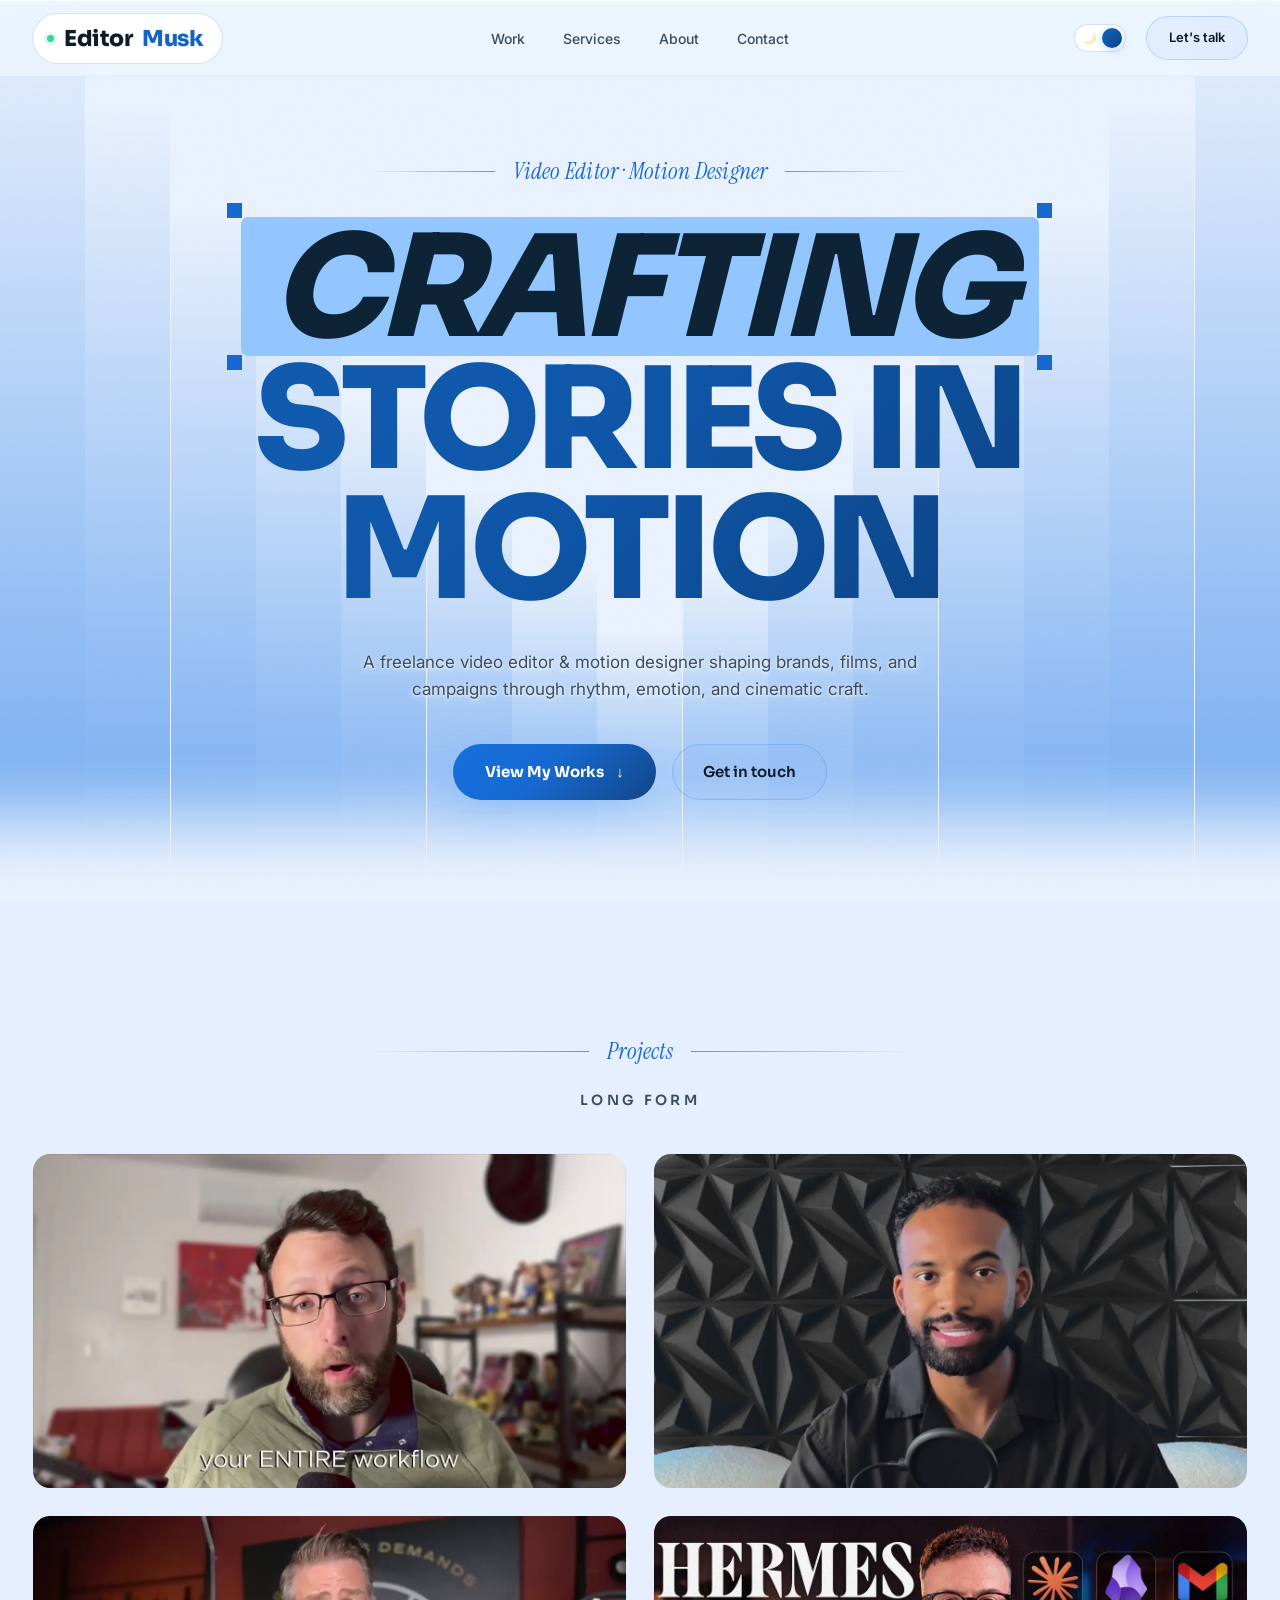
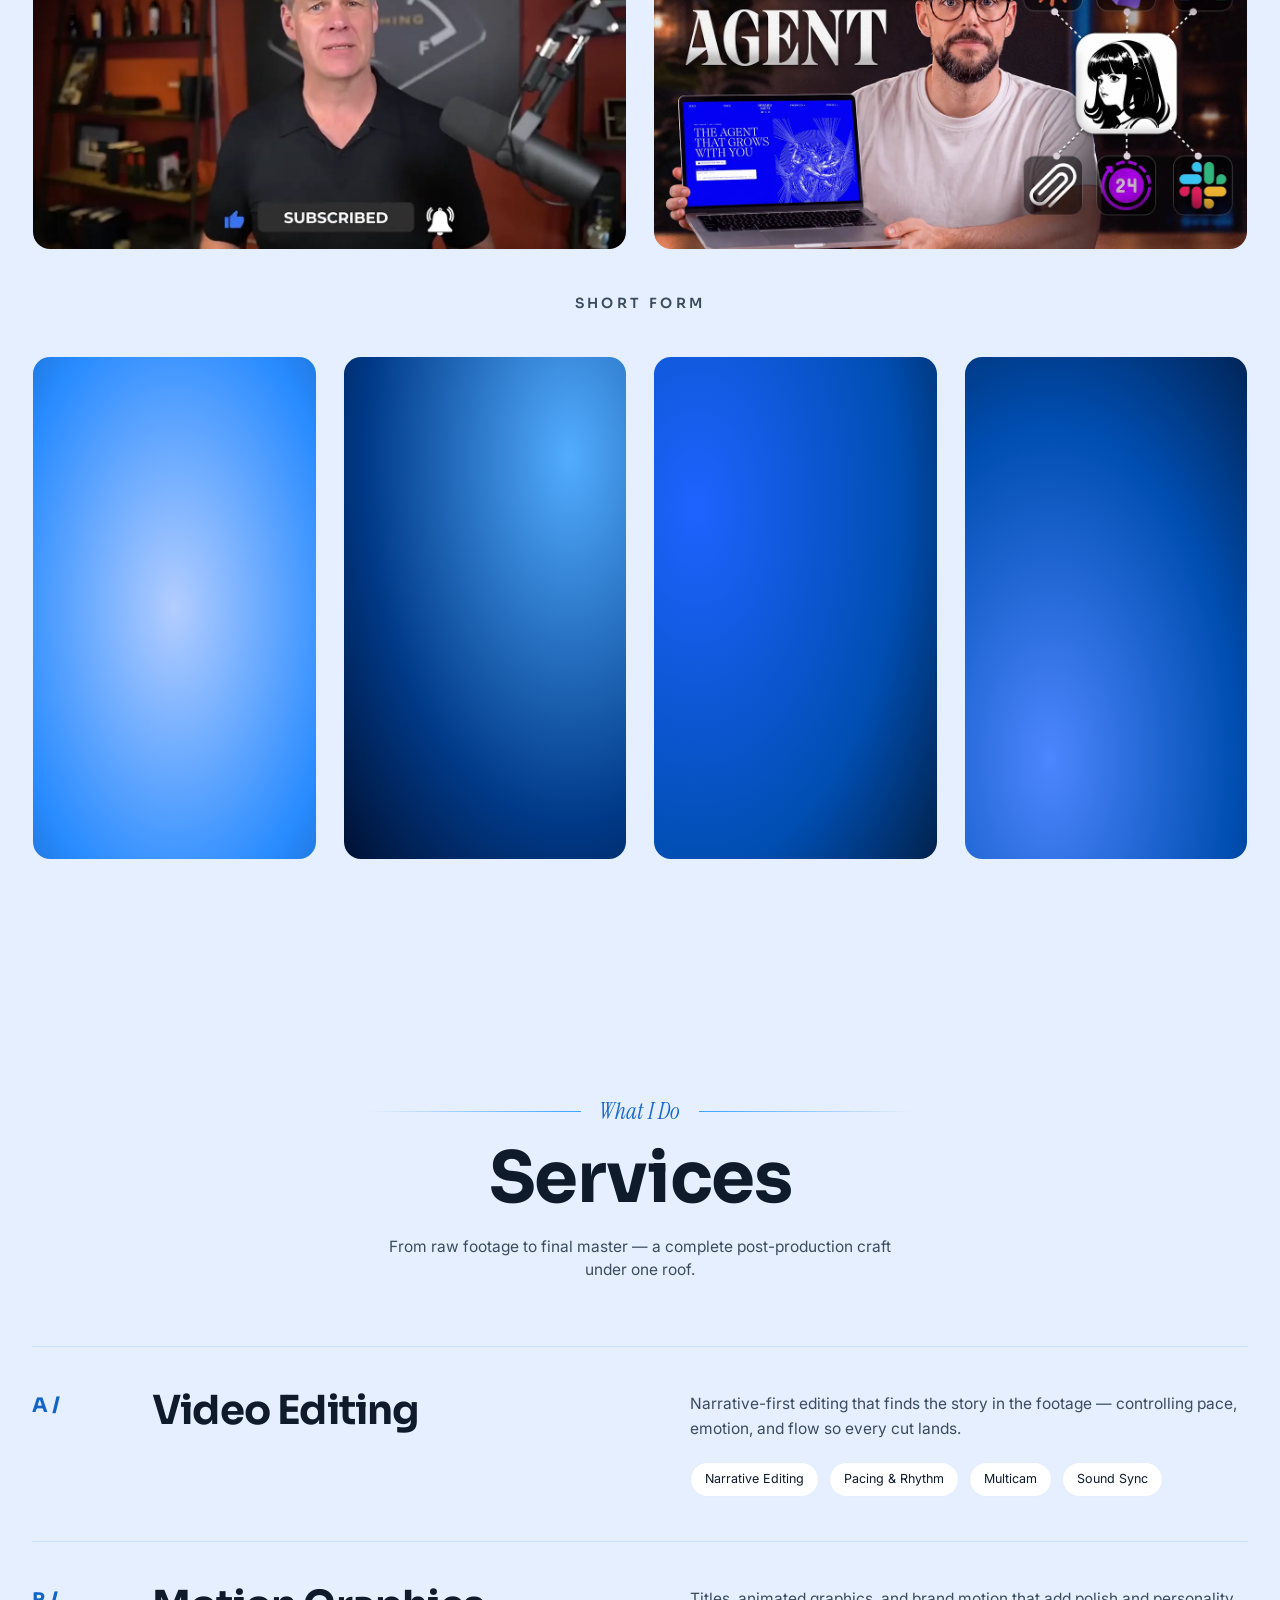
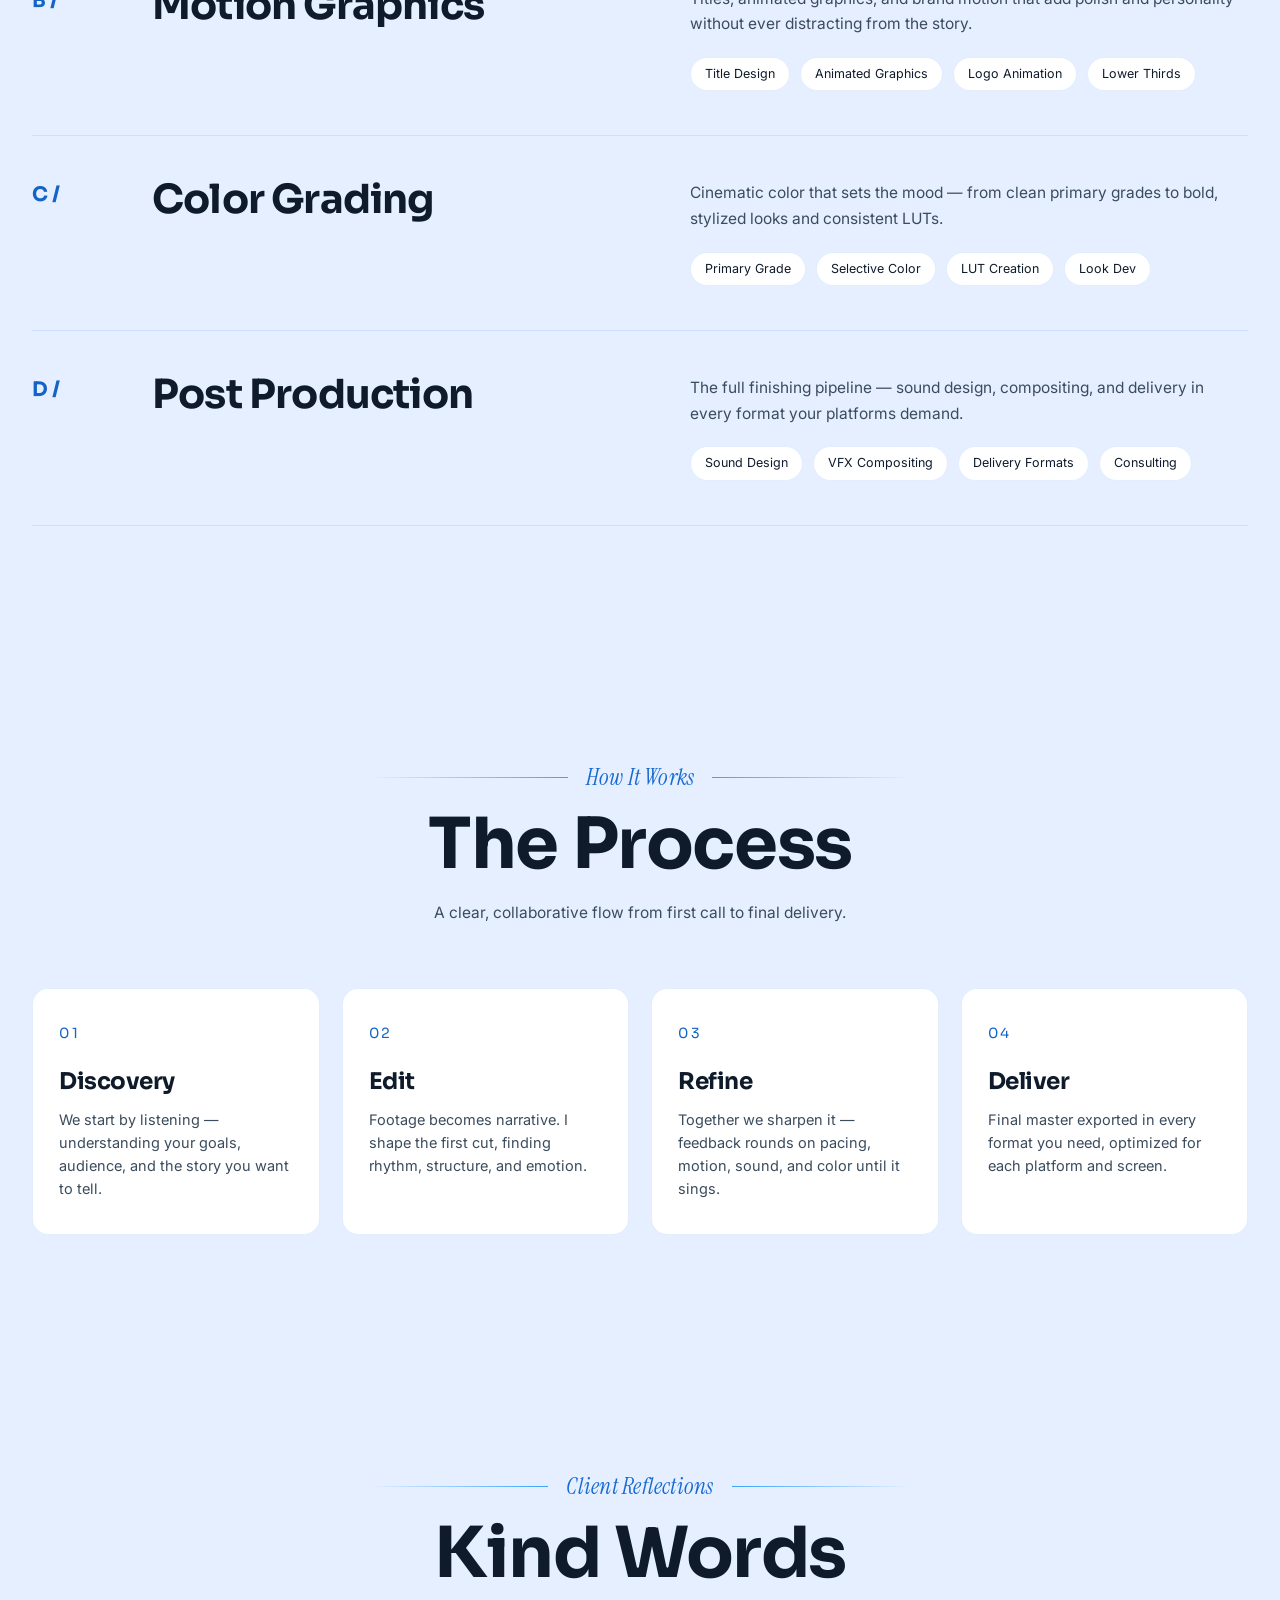
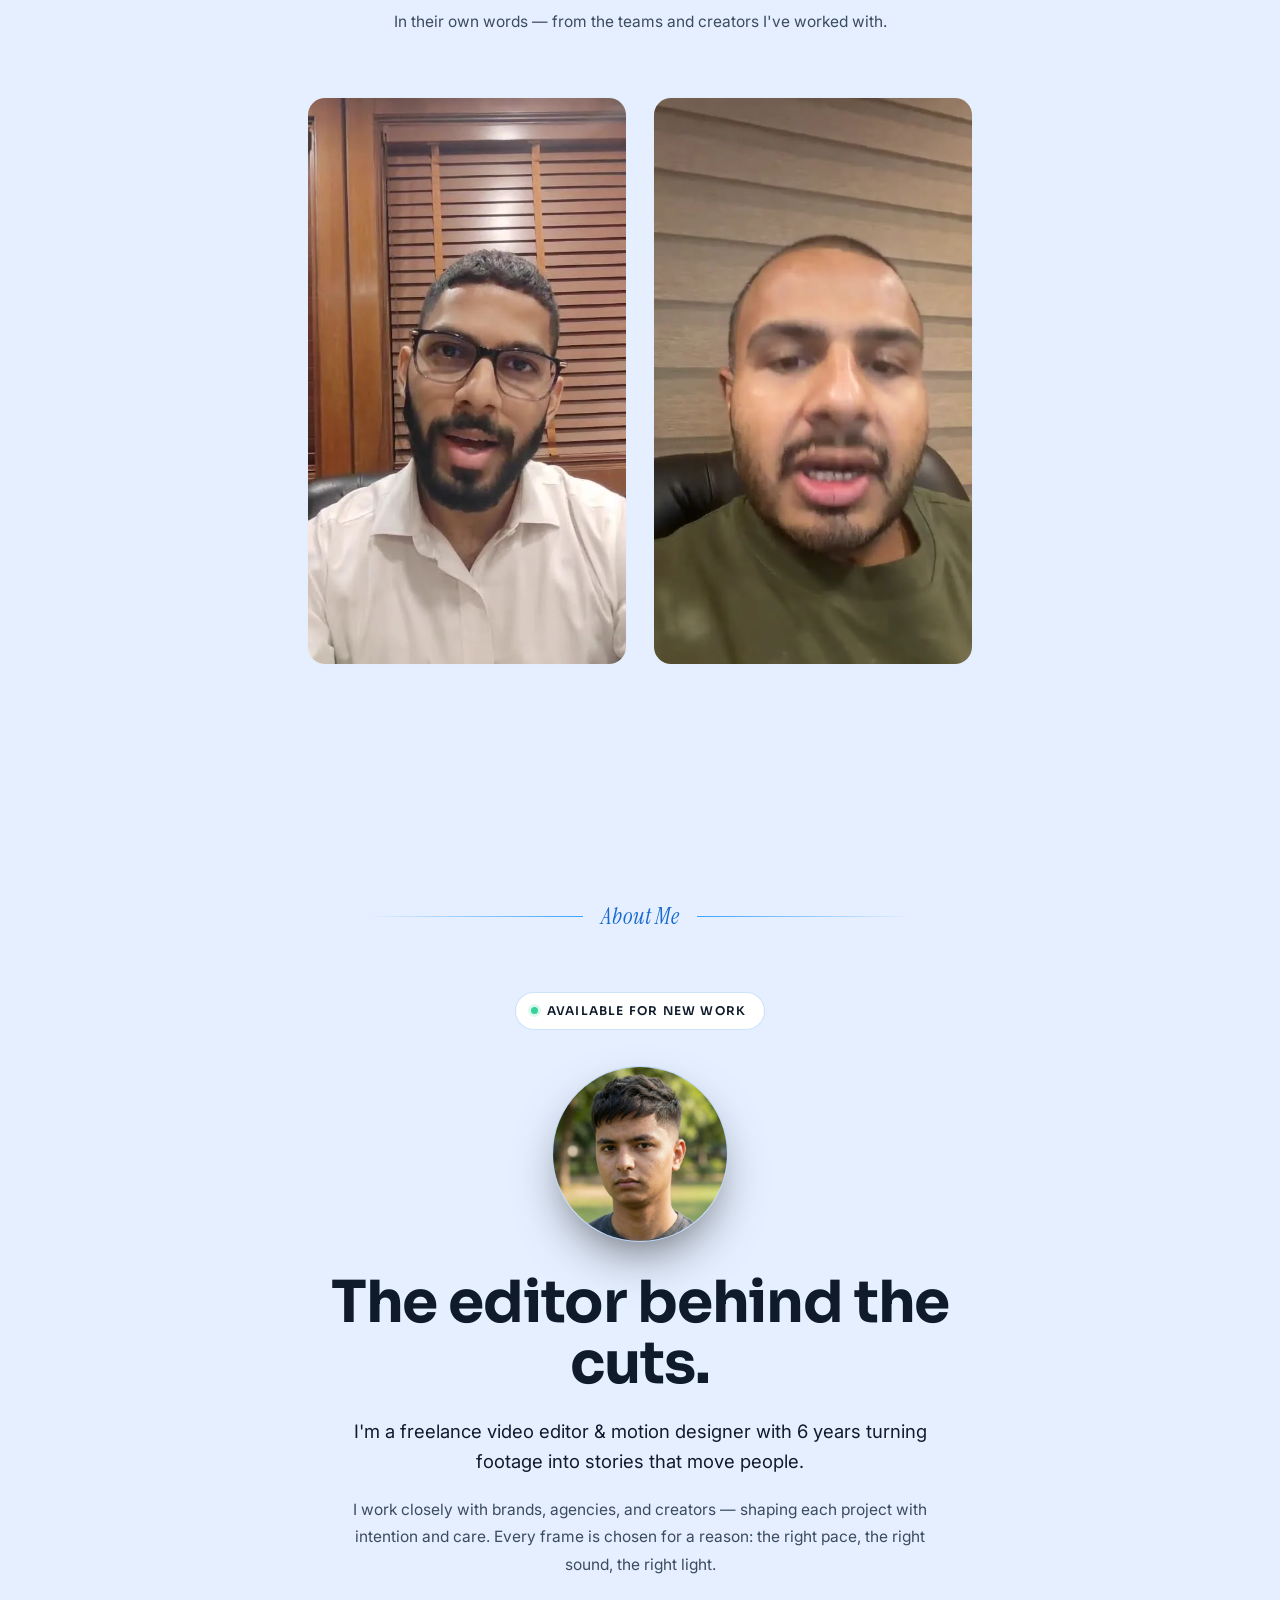
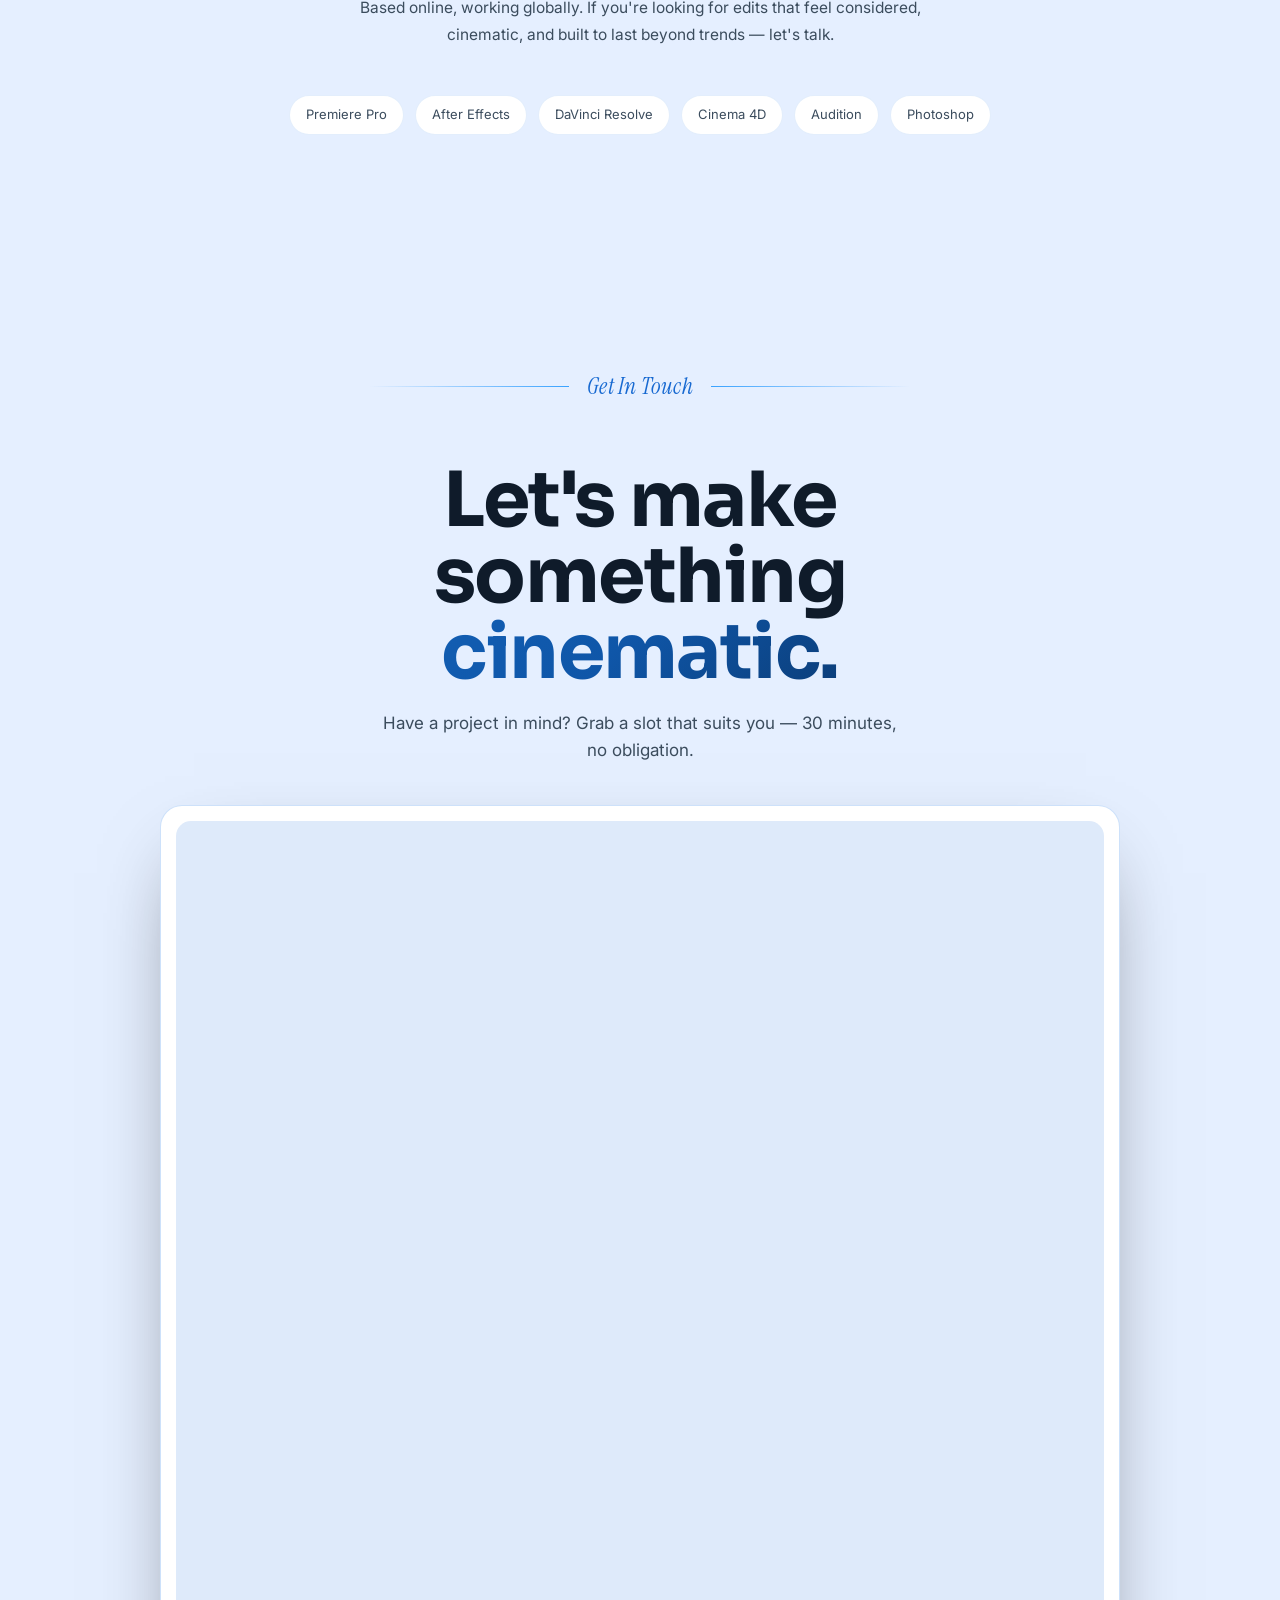
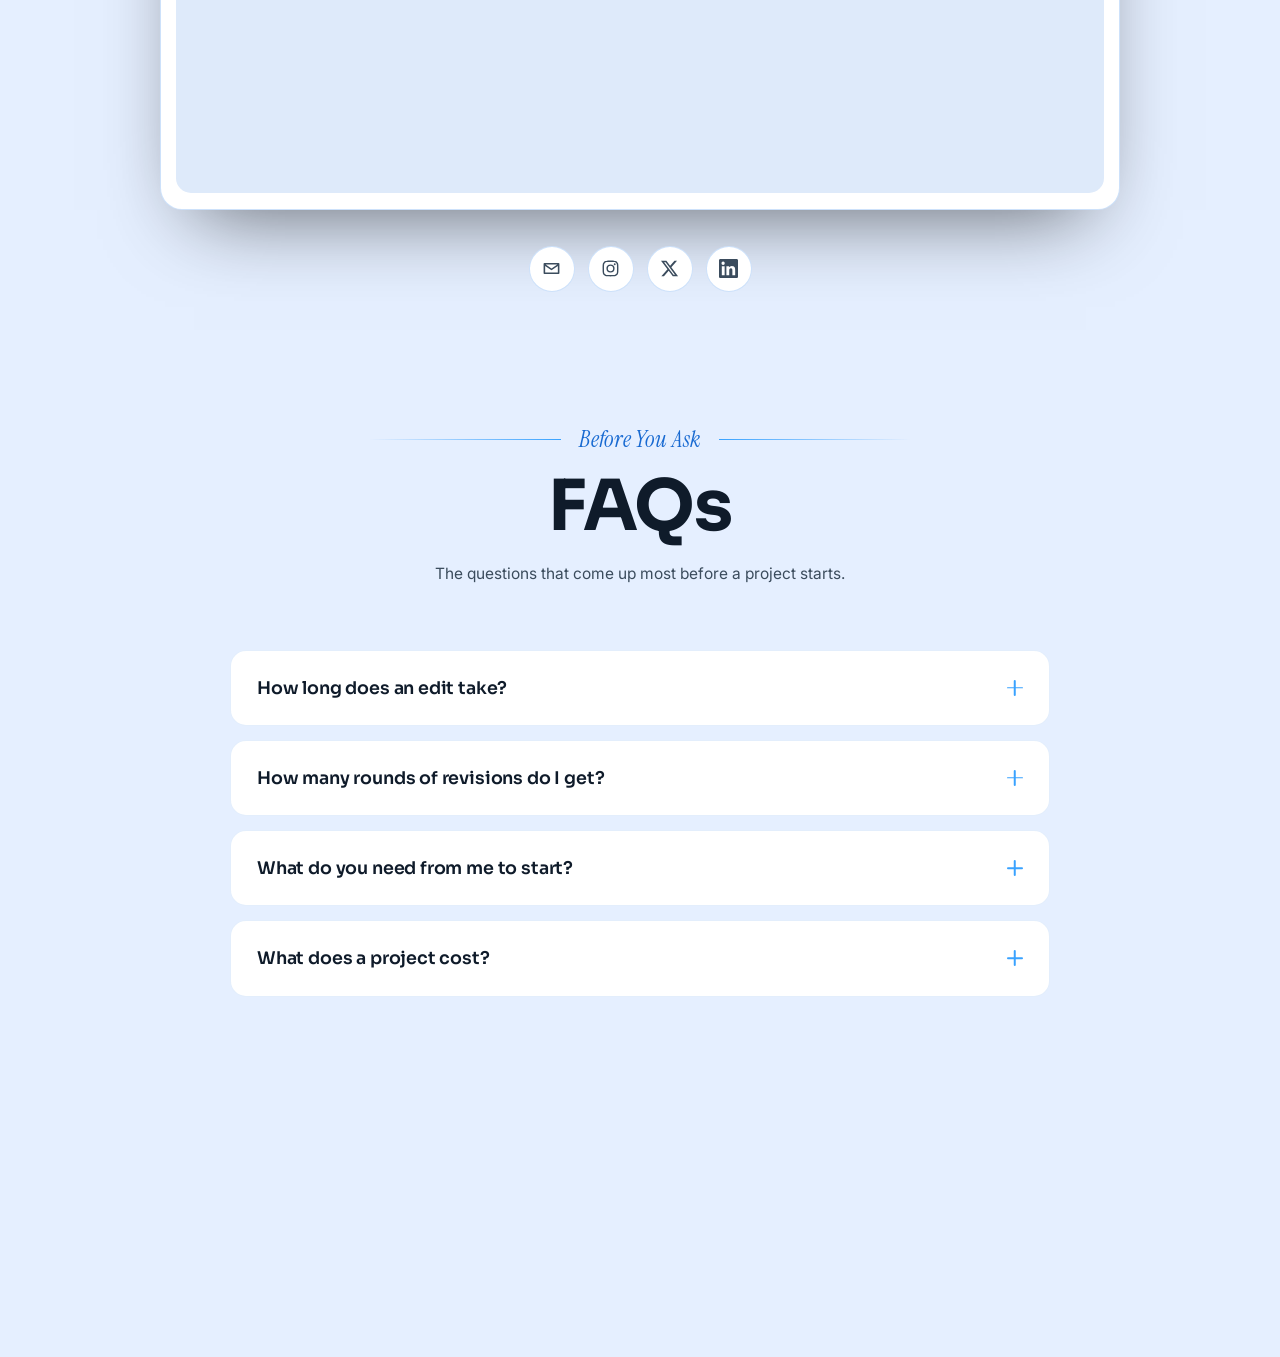
==== commit 91b93cd8: "Make the light bars actually read They were there but too faint to see: #5aa0f0 at .45 opacity measu" ====
--- a/index.html
+++ b/index.html
@@ -24,12 +24,12 @@
        revalidated but these are not, and an old script against new markup
        silently broke the whole video viewer once already. Bump it whenever
        anything in css/ or js/ changes. -->
-  <link rel="stylesheet" href="css/styles.css?v=2026-10-20l">
+  <link rel="stylesheet" href="css/styles.css?v=2026-10-26a">
   <!-- defer: both run after the document is parsed, in this order. The
        shader self-gates on readyState and main.js needs the DOM, so neither
        needs to block parsing. The theme script above stays inline on
        purpose — it has to set the class before the first paint. -->
-  <script src="js/main.js?v=2026-10-20l" defer></script>
+  <script src="js/main.js?v=2026-10-26a" defer></script>
 
 </head>
 <body>
--- a/css/styles.css
+++ b/css/styles.css
@@ -65,12 +65,12 @@
   /* Light bars have to be DARKER than the page to show at all — there is
      no darkness here for a pale blue to glow against, which is why the
      first attempt was invisible. */
-  --bar:#5aa0f0;
+  --bar:#4a93ec;
   --accent-ink:#1364c6;
   --glow:#1769d1;
   --deep:#114587;
   --text:#0f1b2a;
-  --muted:#425568;
+  --muted:#3b4c5d;
   --muted-2:#7c94a9;
   /* First stop darkened from #86ccff. With the shader behind it the headline
      sat on near-black; on the light hero that stop measured 2.15:1, under the
@@ -79,7 +79,7 @@
   /* First stop darkened from #39a2ff, which measured 2.33:1 on this page —
      under the 3:1 floor for large text. #1f84e8 is 3.28:1 and still reads
      as the light end of the sweep. */
-  --grad:linear-gradient(135deg,#1673cd 0%,#1468d4 45%,#114a94 100%);
+  --grad:linear-gradient(135deg,#125eb3 0%,#0f56a8 45%,#0b3d78 100%);
   /* First stop darkened from #147ffa, which put the white button label at
      3.86:1 — under 4.5, and 15px bold does not qualify as large text.
      #1570dd is 4.78:1 and still the bright end of the sweep. */
@@ -169,7 +169,7 @@
   animation:barBreathe 2s var(--d,0s) ease-in-out infinite alternate}
 @keyframes barBreathe{to{transform:scaleY(calc(var(--s,1) * .7))}}
 /* light has far less room before the bars start competing with the type */
-html.light .hero-bars{opacity:.45}
+html.light .hero-bars{opacity:.78}
 /* No phone override: the field is symmetric now, and hiding the tail would
    lop one side off it. Fifteen bars across 375px is 25px each, which is fine
    for something this soft — it reads as texture rather than stripes. */
